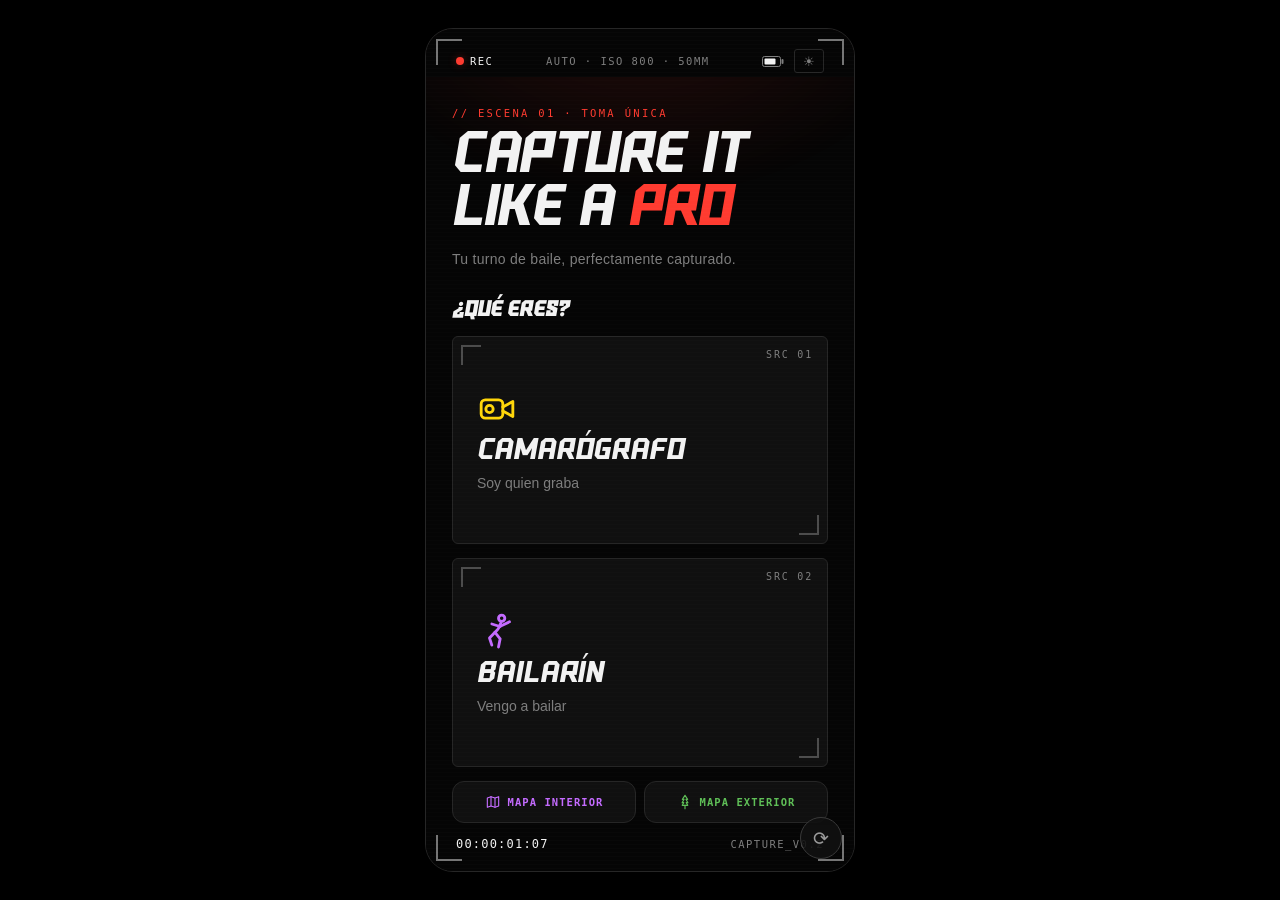
==== index.html @ 9a6d093f "Mapa: tercera vista "Centro" (barrios de la M-30 y periferia inmediata) Mosaico relleno de los 70 ba" ====
<!DOCTYPE html>
<html lang="es">
<head>
<meta charset="UTF-8">
<meta name="viewport" content="width=device-width, initial-scale=1, viewport-fit=cover">
<meta name="theme-color" content="#050505">
<meta name="mobile-web-app-capable" content="yes">
<meta name="apple-mobile-web-app-capable" content="yes">
<meta name="apple-mobile-web-app-status-bar-style" content="black-translucent">
<link rel="manifest" href="manifest.json">
<link rel="icon" type="image/png" sizes="48x48" href="icons/favicon-48.png">
<link rel="apple-touch-icon" href="icons/apple-touch-icon.png">
<title>Capture it like a pro</title>
<!-- TEMPORAL (dev): cache-busting por timestamp para que el móvil siempre coja la última versión de css/js. Quitar al estabilizar. -->
<script>document.write('<link rel="stylesheet" href="css/styles.css?v=' + Date.now() + '">');</script>
</head>
<body>
<div class="app">

  <!-- máscara opaca superior: el contenido al scrollear pasa por DEBAJO; el
       OSD (REC, ajustes) y las esquinas del visor quedan SIEMPRE por encima -->
  <div class="topmask"></div>
  <!-- máscara opaca inferior: igual para el cronómetro (timecode) de abajo -->
  <div class="botmask"></div>

  <!-- esquinas de encuadre + OSD compartidos por ambas vistas -->
  <div class="vf"><i></i><i></i><i></i><i></i></div>
  <div class="osd osd-top">
    <span class="rec">REC</span>
    <span>AUTO · ISO 800 · 50MM</span>
    <span class="osd-right">
      <svg class="bsvg" width="22" height="11" viewBox="0 0 22 11"><rect class="bcase" x=".5" y=".5" width="18" height="10" rx="2"/><rect class="bfill" x="2.5" y="2.5" width="11" height="6" rx="1"/><rect class="btip" x="19.5" y="3" width="2" height="5" rx="1"/></svg>
      <button class="tbtn" id="themeBtn" title="Cambiar tema">☀</button>
    </span>
  </div>
  <div class="osd osd-bottom">
    <span class="tc" id="tc">00:00:00:00</span>
    <span>CAPTURE_v0.2</span>
  </div>

  <!-- ════════════════ VISTA 1 · ROL ════════════════ -->
  <section class="view in" id="view1">
    <header class="hero enter" style="animation-delay:.08s">
      <div class="tag">// escena 01 · toma única</div>
      <h1>Capture it<br>like a <span class="pro">pro</span></h1>
      <p>Tu turno de baile, perfectamente capturado.</p>
    </header>
    <h2 class="ask enter" style="animation-delay:.16s">¿Qué eres?</h2>
    <div class="cards">
      <button class="card enter" style="animation-delay:.24s" data-role="cam">
        <span class="src">SRC 01</span>
        <span class="ico"><svg class="icn" viewBox="0 0 24 24" fill="none" stroke="currentColor" stroke-width="1.7" stroke-linecap="round" stroke-linejoin="round"><rect x="2.5" y="6.5" width="13" height="11" rx="2.5"/><path d="M15.5 10.8l6-3.3v9l-6-3.3"/><circle cx="7.5" cy="12" r="2.2"/></svg></span>
        <span class="name">Camarógrafo</span>
        <span class="sub">Soy quien graba</span>
      </button>
      <button class="card enter" style="animation-delay:.32s" data-role="dancer">
        <span class="src">SRC 02</span>
        <span class="ico"><svg class="icn" viewBox="0 0 24 24" fill="none" stroke="currentColor" stroke-width="1.7" stroke-linecap="round" stroke-linejoin="round"><circle cx="14.8" cy="3.8" r="1.9"/><path d="M14.2 6.8c-.7 2.4-1.6 3.9-3.4 5.4"/><path d="M14.6 8.2l4.9-2.3"/><path d="M13.8 8.7l-4.9-1.5"/><path d="M10.8 12.2l3.1 3.9-1 4.9"/><path d="M10.8 12.2l-3.3 3.4 1.4 4.3"/></svg></span>
        <span class="name">Bailarín</span>
        <span class="sub">Vengo a bailar</span>
      </button>
    </div>
    <div class="map-links">
      <button class="map-link enter" id="mapaBtn" style="animation-delay:.40s">
        <svg viewBox="0 0 24 24" fill="none" stroke="currentColor" stroke-width="1.7" stroke-linecap="round" stroke-linejoin="round"><path d="M9 4 3.5 6v14L9 18l6 2 5.5-2V4L15 6Z"/><path d="M9 4v14M15 6v14"/></svg>
        Mapa interior
      </button>
      <a class="map-link ext enter" href="mapa-editor/?mode=exterior" style="animation-delay:.46s">
        <svg viewBox="0 0 24 24" fill="none" stroke="currentColor" stroke-width="1.7" stroke-linecap="round" stroke-linejoin="round"><path d="M12 2l4 6h-2.6l3 5h-2.6l2.4 4H7.8l2.4-4H7.6l3-5H8z"/><path d="M12 17v5"/></svg>
        Mapa exterior
      </a>
    </div>
  </section>

  <!-- ════════════════ HUB · ¿QUÉ BUSCAS? ════════════════ -->
  <section class="view hidden" id="viewHub">
    <div class="v2-head">
      <div class="nav-btns">
        <button class="nav-back" id="hubBack" title="Cambiar rol">←</button>
      </div>
      <div>
        <h2 class="v2-title">¿Qué buscas?</h2>
        <p class="v2-sub" id="hubSub">—</p>
      </div>
    </div>
    <div class="hub">
      <div class="hub-top">
        <button class="card big" id="hubProx">
          <svg class="icn-hub" viewBox="0 0 24 24" fill="none" stroke="currentColor" stroke-width="1.7" stroke-linecap="round" stroke-linejoin="round"><rect x="3" y="4.5" width="18" height="16" rx="2.5"/><path d="M3 9.5h18M8 3v4M16 3v4"/><path d="M7.5 13h3M7.5 16.5h6"/></svg>
          <span class="name">Próximos eventos</span>
          <span class="sub">En tu ciudad o donde quieras</span>
        </button>
      </div>
      <div class="hub-row">
        <div class="hub-pair">
          <button class="card" id="hubMine">
            <svg class="icn-hub" viewBox="0 0 24 24" fill="none" stroke="currentColor" stroke-width="1.7" stroke-linecap="round" stroke-linejoin="round"><rect x="3" y="4.5" width="18" height="15" rx="2.5"/><path d="M3 9h18M8 4.5V9M16 4.5V9"/><path d="M10.5 12.5l4 2.5-4 2.5z"/></svg>
            <span class="name" id="hubMineName">Mis bailes</span>
            <span class="sub" id="hubMineSub">Tu historial grabado</span>
          </button>
          <button class="card" id="hubMyEvents">
            <svg class="icn-hub" viewBox="0 0 24 24" fill="none" stroke="currentColor" stroke-width="1.7" stroke-linecap="round" stroke-linejoin="round"><rect x="3" y="4.5" width="18" height="16" rx="2.5"/><path d="M3 9.5h18M8 3v4M16 3v4"/><path d="m8.5 14 2.2 2.2 4.8-4.7"/></svg>
            <span class="name">Mis eventos</span>
            <span class="sub">Lo que te interesa</span>
          </button>
        </div>
        <div class="hub-mine-row">
          <button class="card" id="hubCams">
            <svg class="icn-hub" viewBox="0 0 24 24" fill="none" stroke="currentColor" stroke-width="1.7" stroke-linecap="round" stroke-linejoin="round"><rect x="2.5" y="6.5" width="13" height="11" rx="2.5"/><path d="M15.5 10.8l6-3.3v9l-6-3.3"/><circle cx="7.5" cy="12" r="2.2"/></svg>
            <span class="name">Ver camarógrafos</span>
            <span class="sub">Elige quién te graba</span>
          </button>
          <button class="card gear" id="hubSettings" title="Configuración">
            <svg class="icn-hub" viewBox="0 0 24 24" fill="none" stroke="currentColor" stroke-width="1.7" stroke-linecap="round" stroke-linejoin="round"><circle cx="12" cy="12" r="3"/><path d="M19.4 15a1.65 1.65 0 0 0 .33 1.82l.06.06a2 2 0 1 1-2.83 2.83l-.06-.06a1.65 1.65 0 0 0-1.82-.33 1.65 1.65 0 0 0-1 1.51V21a2 2 0 0 1-4 0v-.09A1.65 1.65 0 0 0 9 19.4a1.65 1.65 0 0 0-1.82.33l-.06.06a2 2 0 1 1-2.83-2.83l.06-.06a1.65 1.65 0 0 0 .33-1.82 1.65 1.65 0 0 0-1.51-1H3a2 2 0 0 1 0-4h.09A1.65 1.65 0 0 0 4.6 9a1.65 1.65 0 0 0-.33-1.82l-.06-.06a2 2 0 1 1 2.83-2.83l.06.06a1.65 1.65 0 0 0 1.82.33H9a1.65 1.65 0 0 0 1-1.51V3a2 2 0 0 1 4 0v.09a1.65 1.65 0 0 0 1 1.51 1.65 1.65 0 0 0 1.82-.33l.06-.06a2 2 0 1 1 2.83 2.83l-.06.06a1.65 1.65 0 0 0-.33 1.82V9a1.65 1.65 0 0 0 1.51 1H21a2 2 0 0 1 0 4h-.09a1.65 1.65 0 0 0-1.51 1z"/></svg>
            <span class="gear-badge" id="settingsBadge" hidden></span>
          </button>
        </div>
      </div>
    </div>
  </section>

  <!-- ════════════════ ¿DÓNDE? (tras "Próximos eventos") ════════════════ -->
  <section class="view hidden" id="viewWhere">
    <div class="v2-head">
      <div class="nav-btns">
        <button class="nav-back" id="whereBack" title="Volver">←</button>
      </div>
      <div>
        <h2 class="v2-title">¿Dónde?</h2>
        <p class="v2-sub">Elige dónde buscar eventos.</p>
      </div>
    </div>
    <div class="hub hub-where">
      <div class="hub-top">
        <button class="card big" id="whereCity">
          <svg class="icn-hub" viewBox="0 0 24 24" fill="none" stroke="currentColor" stroke-width="1.7" stroke-linecap="round" stroke-linejoin="round"><path d="M12 21s-6.5-5.4-6.5-10.5A6.5 6.5 0 0 1 12 4a6.5 6.5 0 0 1 6.5 6.5C18.5 15.6 12 21 12 21z"/><circle cx="12" cy="10.3" r="2.4"/></svg>
          <span class="name">En mi ciudad</span>
          <span class="sub" id="whereCitySub">Tu país y ciudad de referencia</span>
        </button>
        <button class="card big" id="whereOther">
          <svg class="icn-hub" viewBox="0 0 24 24" fill="none" stroke="currentColor" stroke-width="1.7" stroke-linecap="round"><circle cx="10.5" cy="10.5" r="6.5"/><path d="M15.5 15.5 21 21"/></svg>
          <span class="name">En otro lugar</span>
          <span class="sub">Filtra país, ciudad y tipo</span>
        </button>
      </div>
    </div>
  </section>

  <!-- ════════════════ CONFIGURACIÓN (país/ciudad de referencia) ════════════════ -->
  <section class="view hidden" id="viewSettings">
    <div class="v2-head">
      <div class="nav-btns">
        <button class="nav-back" id="setBack" title="Volver">←</button>
      </div>
      <div>
        <h2 class="v2-title">Configuración</h2>
        <p class="v2-sub">Tu país y ciudad de referencia</p>
      </div>
    </div>
    <div class="setblock">
      <div class="pm-h" id="setSaldoHead">Saldo</div>
      <div class="set-saldo" id="setSaldo"></div>

      <div class="pm-h" style="margin-top:22px">Lugar habitual</div>
      <button class="set-place" id="setPlaceBtn">
        <span class="ic"><svg class="icn" viewBox="0 0 24 24" fill="none" stroke="currentColor" stroke-width="1.7" stroke-linecap="round" stroke-linejoin="round"><path d="M12 21s-6.5-5.4-6.5-10.5A6.5 6.5 0 0 1 12 4a6.5 6.5 0 0 1 6.5 6.5C18.5 15.6 12 21 12 21z"/><circle cx="12" cy="10.3" r="2.4"/></svg></span>
        <span class="lbl"><b id="setPlaceVal">Sin configurar</b><small>Tu país y ciudad de referencia</small></span>
        <span class="hub-go" aria-hidden="true">→</span>
      </button>

      <div class="pm-h" style="margin-top:22px">Privacidad de la cuenta</div>
      <div class="privacy" id="setPrivacy">
        <button class="opt po privacy-opt" data-priv="public">
          <span class="lbl"><b>Pública</b><small>La gente puede ver a qué eventos asistes</small></span>
          <span class="mbox"></span>
        </button>
        <button class="opt po privacy-opt" data-priv="private">
          <span class="lbl"><b>Privada</b><small>Tus interacciones se muestran anonimizadas</small></span>
          <span class="mbox"></span>
        </button>
      </div>

      <button class="multi-continue" id="setSave">Guardar</button>
    </div>
  </section>

  <!-- ════════════════ VISTA 2 · FILTROS ════════════════ -->
  <section class="view hidden" id="view2">
    <div class="v2-head">
      <div class="nav-btns">
        <button class="nav-back" id="homeBtn2" title="Inicio"><svg class="icn" viewBox="0 0 24 24" fill="none" stroke="currentColor" stroke-width="1.8" stroke-linecap="round" stroke-linejoin="round"><path d="M3.5 11.5 12 4l8.5 7.5"/><path d="M6 10.5V20h12v-9.5"/></svg></button>
        <button class="nav-back" id="navBack" title="Subir un nivel">←</button>
      </div>
      <div>
        <h2 class="v2-title">Encuentra tu pista</h2>
        <p class="v2-sub">Filtra para ver los eventos disponibles.</p>
      </div>
    </div>

    <div class="panel" id="panel">
      <div class="slot" data-key="country">
        <span class="sl">País</span><span class="sv">—</span>        <button class="sx" title="Quitar selección">✕</button>
      </div>
      <div class="slot" data-key="prov">
        <span class="sl">Provincia</span><span class="sv">—</span>        <button class="sx" title="Quitar selección">✕</button>
      </div>
      <div class="slot" data-key="city">
        <span class="sl">Ciudad</span><span class="sv">—</span>        <button class="sx" title="Quitar selección">✕</button>
      </div>
      <div class="slot" data-key="type">
        <span class="sl">Tipo</span><span class="sv">—</span>        <button class="sx" title="Quitar selección">✕</button>
      </div>
    </div>

    <!-- subtipo (solo "Al exterior"): histórico aparte y compacto -->
    <div class="slot subpanel" data-key="subtype" id="subPanel">
      <span class="sl">Subtipo</span><span class="sv">—</span>
      <button class="sx" title="Quitar selección">✕</button>
    </div>

    <!-- referencia de criterios comprimidos: resumen + botón Editar -->
    <div class="panel-mini" id="panelMini">
      <span class="pm-caret">▾</span>
      <span class="pm-sum" id="panelMiniSum">—</span>
      <button class="pm-edit" id="panelMiniEdit">Editar</button>
    </div>

    <!-- PASO A · País -->
    <section class="step" id="stepA">
      <h3>¿En qué país?</h3>
      <div class="opts">
        <button class="opt" data-value="es" data-label="España">
          <span class="ic"><svg class="flag" viewBox="0 0 24 17"><rect width="24" height="17" fill="#c60b1e"/><rect y="4.25" width="24" height="8.5" fill="#ffc400"/></svg></span>
          <span class="lbl"><b>España</b></span>
        </button>
        <button class="opt" data-value="pl" data-label="Polonia">
          <span class="ic"><svg class="flag" viewBox="0 0 24 17"><rect width="24" height="8.5" fill="#fff" stroke="#00000022" stroke-width=".5"/><rect y="8.5" width="24" height="8.5" fill="#dc143c"/></svg></span>
          <span class="lbl"><b>Polonia</b></span>
        </button>
      </div>
    </section>

    <!-- PASO B · Ciudad (las opciones se filtran por país via data-show) -->
    <!-- PASO P · Provincia (entre País y Ciudad; se auto-salta si solo hay una con eventos) -->
    <section class="step" id="stepP">
      <h3>¿Qué provincia?</h3>
      <div class="opts">
        <button class="opt" data-value="all" data-label="Todas" data-show="es,pl">Todas</button>
        <button class="opt" data-value="p28" data-label="Madrid" data-show="es">Madrid</button>
        <button class="opt" data-value="p41" data-label="Sevilla" data-show="es">Sevilla</button>
        <button class="opt" data-value="p08" data-label="Barcelona" data-show="es">Barcelona</button>
        <button class="opt" data-value="pmz" data-label="Mazovia" data-show="pl">Mazovia</button>
        <button class="opt" data-value="pmp" data-label="Małopolska" data-show="pl">Małopolska</button>
      </div>
    </section>

    <!-- las ciudades filtran por provincia (p*) o, sin provincia concreta, por país -->
    <section class="step" id="stepB">
      <h3>¿Qué ciudad?</h3>
      <div class="opts">
        <button class="opt" data-value="all" data-label="Todas" data-show="es,pl,p28,p41,p08,pmz,pmp">Todas</button>
        <button class="opt" data-value="mad" data-label="Madrid" data-show="es,p28">Madrid</button>
        <button class="opt" data-value="sev" data-label="Sevilla" data-show="es,p41">Sevilla</button>
        <button class="opt" data-value="bcn" data-label="Barcelona" data-show="es,p08">Barcelona</button>
        <button class="opt" data-value="waw" data-label="Varsovia" data-show="pl,pmz">Varsovia</button>
        <button class="opt" data-value="kra" data-label="Cracovia" data-show="pl,pmp">Cracovia</button>
      </div>
    </section>

    <!-- PASO C · Tipo -->
    <section class="step" id="stepC">
      <h3>¿Qué tipo?</h3>
      <div class="opts">
        <button class="opt" data-value="all" data-label="Todos">
          <span class="ic"><svg class="icn" viewBox="0 0 24 24" fill="none" stroke="currentColor" stroke-width="1.6" stroke-linecap="round" stroke-linejoin="round"><path d="M4 6h16M4 12h16M4 18h16"/></svg></span>
          <span class="lbl"><b>Todos los tipos</b></span>
        </button>
        <button class="opt" data-value="sala" data-label="Salas">
          <span class="ic"><svg class="icn" viewBox="0 0 24 24" fill="none" stroke="currentColor" stroke-width="1.6" stroke-linecap="round"><path d="M12 2.5V5"/><circle cx="12" cy="12.5" r="6.8"/><path d="M6 10h12M6 15h12M12 5.7v13.6"/><path d="M8.4 6.9c-1.7 3.5-1.7 7.7 0 11.2M15.6 6.9c1.7 3.5 1.7 7.7 0 11.2"/></svg></span>
          <span class="lbl"><b>Salas de baile</b></span>
        </button>
        <button class="opt" data-value="congreso" data-label="Congresos">
          <span class="ic"><svg class="icn" viewBox="0 0 24 24" fill="none" stroke="currentColor" stroke-width="1.6" stroke-linecap="round" stroke-linejoin="round"><path d="M2.5 5h19"/><path d="M4.5 5l2.1 4.4L8.7 5"/><path d="M10 5l2 4.4L14 5"/><path d="M15.3 5l2.1 4.4L19.5 5"/><path d="M7 20h10M12 20v-2.5"/><path d="M9.5 17.5h5a2.5 2.5 0 0 0 2.5-2.5v-1h-10v1a2.5 2.5 0 0 0 2.5 2.5z"/></svg></span>
          <span class="lbl"><b>Congresos</b></span>
        </button>
        <button class="opt" data-value="exterior" data-label="Exterior">
          <span class="ic"><svg class="icn" viewBox="0 0 24 24" fill="none" stroke="currentColor" stroke-width="1.6" stroke-linecap="round"><path d="M3.5 17.5h17"/><path d="M7.8 17.5a4.2 4.2 0 0 1 8.4 0"/><path d="M12 9.8V7M6.4 12.6 4.8 11M17.6 12.6 19.2 11"/><path d="M5.5 21h13"/></svg></span>
          <span class="lbl"><b>Al exterior</b><small>terrazas, playa, parque</small></span>
        </button>
      </div>
    </section>

    <!-- PASO D · Subtipo (solo para "Al exterior") -->
    <section class="step" id="stepD">
      <h3>¿Qué ambiente?</h3>
      <div class="opts">
        <button class="opt" data-value="all" data-label="Todos" data-show="exterior">Todos</button>
        <button class="opt" data-value="terraza" data-label="Terraza" data-show="exterior">Terraza</button>
        <button class="opt" data-value="playa" data-label="Playa" data-show="exterior">Playa</button>
        <button class="opt" data-value="parque" data-label="Parque" data-show="exterior">Parque</button>
      </div>
    </section>

    <!-- Resultado: lista de eventos -->
    <section class="step result" id="result">
      <div class="loading">Buscando eventos…</div>
      <div class="res">
        <div class="tabbar" id="evModeTabs">
          <button class="fchip on" data-mode="prox">Próximos<br>7 días</button>
          <button class="fchip" data-mode="cal">Calendario<br>eventos</button>
          <button class="fchip" data-mode="horarios">Horarios<br>salas</button>
        </div>

        <!-- PRÓXIMOS: lista agrupada por fecha -->
        <div id="modeProx">
          <div class="datefilter">
            <button class="df-edit" id="dateEditBtn">
              <svg viewBox="0 0 24 24" fill="none" stroke="currentColor" stroke-width="1.7" stroke-linecap="round" stroke-linejoin="round"><rect x="3" y="4.5" width="18" height="16" rx="2.5"/><path d="M3 9.5h18M8 3v4M16 3v4"/></svg>
              <span id="dateRangeLbl">Editar fechas</span>
            </button>
            <button class="df-map" id="mapBtn" title="Ver en el mapa">
              <svg viewBox="0 0 24 24" fill="none" stroke="currentColor" stroke-width="1.7" stroke-linecap="round" stroke-linejoin="round"><path d="M9 4 3.5 6v14L9 18l6 2 5.5-2V4L15 6Z"/><path d="M9 4v14M15 6v14"/></svg>
              <span>Mapa</span>
            </button>
          </div>
          <div class="date-panel" id="datePanel" hidden>
            <span class="ctrl-lbl">Desde</span>
            <input type="date" id="dateFrom" title="Desde">
            <span class="ctrl-lbl">Hasta</span>
            <input type="date" id="dateTo" title="Hasta">
            <button class="linkbtn" id="dateClear" title="Quitar filtro de fecha">✕</button>
          </div>
          <p class="res-count" id="resCount"></p>
          <div class="evts" id="evtList"></div>
          <div class="notice" id="resEmpty" style="display:none">
            <span class="nosig">Sin señal</span>
            <p>No hay eventos con esos filtros — prueba a cambiarlos.</p>
          </div>
        </div>

        <!-- CALENDARIO: año → mes (lo pinta calendar.js) -->
        <div id="modeCal" hidden></div>

        <!-- HORARIOS SALAS: semanales por día (lo pinta calendar.js) -->
        <div id="modeHorarios" hidden></div>
      </div>
    </section>
  </section>

  <!-- ════════════════ DIRECTORIO DE CAMARÓGRAFOS ════════════════ -->
  <section class="view hidden" id="viewCams">
    <div class="v2-head">
      <div class="nav-btns">
        <button class="nav-back" id="camsHome" title="Inicio"><svg class="icn" viewBox="0 0 24 24" fill="none" stroke="currentColor" stroke-width="1.8" stroke-linecap="round" stroke-linejoin="round"><path d="M3.5 11.5 12 4l8.5 7.5"/><path d="M6 10.5V20h12v-9.5"/></svg></button>
        <button class="nav-back" id="camsBack" title="Subir un nivel">←</button>
      </div>
      <div>
        <h2 class="v2-title">Camarógrafos</h2>
        <p class="v2-sub">Tócalos para ver más; ordena y filtra a tu gusto.</p>
      </div>
    </div>
    <div class="ctrl sort-row">
      <span class="ctrl-lbl">Ordenar</span>
      <div class="chips" id="sortChips">
        <button class="fchip on desc" data-sort="rating">Puntuación</button>
        <button class="fchip" data-sort="price">Precio</button>
        <button class="fchip" data-sort="videos">Vídeos</button>
      </div>
    </div>
    <div class="ctrl">
      <span class="ctrl-lbl">Lugar</span>
      <button class="placebtn" id="placeBtn"><span id="placeLbl">Todos los lugares</span><span class="caret">▾</span></button>
    </div>
    <div class="placemenu" id="placeMenu" hidden>
      <div class="pm-h">País</div>
      <div class="opts" id="pmCountries">
        <button class="opt po" data-c="es"><span class="lbl"><b>España</b></span><span class="mbox"></span></button>
        <button class="opt po" data-c="pl"><span class="lbl"><b>Polonia</b></span><span class="mbox"></span></button>
      </div>
      <div class="pm-h">Ciudad</div>
      <div class="opts" id="pmCities"></div>
      <button class="multi-continue" id="placeApply">Aplicar</button>
    </div>
    <div class="ctrl">
      <span class="ctrl-lbl">Filtro</span>
      <div class="chips">
        <button class="fchip" id="rev3Chip">+3 reseñas</button>
      </div>
    </div>
    <div class="cams" id="camDir"></div>
    <div class="notice" id="camDirEmpty" style="display:none;margin-top:16px">
      <span class="nosig">Sin señal</span>
      <p>No hay camarógrafos en esa ciudad todavía.</p>
    </div>
  </section>

  <!-- ════════════════ PERFIL DEL CAMARÓGRAFO ════════════════ -->
  <section class="view hidden" id="viewProfile">
    <div class="v2-head">
      <div class="nav-btns">
        <button class="nav-back" id="profHome" title="Inicio"><svg class="icn" viewBox="0 0 24 24" fill="none" stroke="currentColor" stroke-width="1.8" stroke-linecap="round" stroke-linejoin="round"><path d="M3.5 11.5 12 4l8.5 7.5"/><path d="M6 10.5V20h12v-9.5"/></svg></button>
        <button class="nav-back" id="profBack" title="Volver a camarógrafos">←</button>
      </div>
      <div>
        <h2 class="v2-title" id="profName">—</h2>
        <p class="v2-sub" id="profSub">—</p>
      </div>
    </div>
    <p class="prof-bio" id="profBio"></p>
    <a class="prof-ig" id="profIg" target="_blank" rel="noopener">
      <svg viewBox="0 0 24 24" fill="none" stroke="currentColor" stroke-width="1.7"><rect x="3.5" y="3.5" width="17" height="17" rx="5"/><circle cx="12" cy="12" r="4"/><circle cx="17.3" cy="6.7" r="1.1" fill="currentColor" stroke="none"/></svg>
      <span class="ig-h">@</span>
    </a>
    <div class="prof-stats" id="profStats"></div>
    <button class="prof-follow" id="profFollowBtn">Seguir</button>

    <div class="tabbar" id="profTabs">
      <button class="fchip on" data-tab="events">Próximos eventos</button>
      <button class="fchip" data-tab="reviews">Reseñas <span class="tabnum" id="profTabRevNum"></span></button>
    </div>

    <div id="tabEvents">
      <div class="cams" id="profEvents"></div>
      <div class="notice" id="profNoEvents" style="display:none">
        <span class="nosig">Sin agenda</span>
        <p>No tiene eventos próximos anunciados.</p>
      </div>
    </div>

    <div id="tabReviews" hidden>
      <div class="ctrl">
        <span class="ctrl-lbl">Orden</span>
        <div class="chips" id="revSortChips">
          <button class="fchip on" data-rsort="recent">Recientes</button>
          <button class="fchip" data-rsort="stars">Mejor valoradas</button>
        </div>
      </div>
      <div class="reviews" id="profReviews"></div>
    </div>
  </section>

  <!-- ════════════════ MIS BAILES / MIS SESIONES ════════════════ -->
  <section class="view hidden" id="viewMine">
    <div class="v2-head">
      <div class="nav-btns">
        <button class="nav-back" id="mineHome" title="Inicio"><svg class="icn" viewBox="0 0 24 24" fill="none" stroke="currentColor" stroke-width="1.8" stroke-linecap="round" stroke-linejoin="round"><path d="M3.5 11.5 12 4l8.5 7.5"/><path d="M6 10.5V20h12v-9.5"/></svg></button>
        <button class="nav-back" id="mineBack" title="Subir un nivel">←</button>
      </div>
      <div>
        <h2 class="v2-title" id="mineTitle">Mis bailes</h2>
        <p class="v2-sub" id="mineSub">—</p>
      </div>
    </div>
    <div class="mine-search" id="mineSearchBox">
      <svg class="srch-ic" viewBox="0 0 24 24" fill="none" stroke="currentColor" stroke-width="1.7" stroke-linecap="round"><circle cx="10.5" cy="10.5" r="6.5"/><path d="M15.5 15.5 21 21"/></svg>
      <input type="search" id="mineSearch" placeholder="Sala, compañero, canción, fecha, cámara…">
    </div>
    <div id="mineList"></div>
  </section>

  <!-- ════════════════ MIS EVENTOS (intenciones marcadas) ════════════════ -->
  <section class="view hidden" id="viewMyEvents">
    <div class="v2-head">
      <div class="nav-btns">
        <button class="nav-back" id="meHome" title="Inicio"><svg class="icn" viewBox="0 0 24 24" fill="none" stroke="currentColor" stroke-width="1.8" stroke-linecap="round" stroke-linejoin="round"><path d="M3.5 11.5 12 4l8.5 7.5"/><path d="M6 10.5V20h12v-9.5"/></svg></button>
        <button class="nav-back" id="meBack" title="Subir un nivel">←</button>
      </div>
      <div>
        <h2 class="v2-title">Mis eventos</h2>
        <p class="v2-sub">Eventos que has marcado.</p>
      </div>
    </div>
    <div class="me-toolbar" id="myEvToggle">
      <button class="cal-pastsw" id="myEvPastSw"><span class="sw-track"><span class="sw-knob"></span></span>Ver eventos pasados</button>
    </div>
    <div id="myEvList"></div>
    <div class="notice" id="myEvEmpty" style="display:none">
      <span class="nosig">Sin marcar</span>
      <p>Marca eventos como «Voy a asistir» o «Interesado en grabar» y aparecerán aquí.</p>
    </div>
  </section>

  <!-- ════════════════ DETALLE DE UN BAILE (valorar cámara) ════════════════ -->
  <section class="view hidden" id="viewDance">
    <div class="v2-head">
      <div class="nav-btns">
        <button class="nav-back" id="dnHome" title="Inicio"><svg class="icn" viewBox="0 0 24 24" fill="none" stroke="currentColor" stroke-width="1.8" stroke-linecap="round" stroke-linejoin="round"><path d="M3.5 11.5 12 4l8.5 7.5"/><path d="M6 10.5V20h12v-9.5"/></svg></button>
        <button class="nav-back" id="dnBack" title="Volver a mis bailes">←</button>
      </div>
      <div>
        <h2 class="v2-title" id="dnSong">—</h2>
        <p class="v2-sub" id="dnMeta">—</p>
      </div>
    </div>
    <div class="dance-detail" id="dnBody"></div>
  </section>

  <!-- ════════════════ MAPA DE EVENTOS (un día concreto) ════════════════ -->
  <section class="view hidden" id="viewMap">
    <div class="v2-head">
      <div class="nav-btns">
        <button class="nav-back" id="mapHome" title="Inicio"><svg class="icn" viewBox="0 0 24 24" fill="none" stroke="currentColor" stroke-width="1.8" stroke-linecap="round" stroke-linejoin="round"><path d="M3.5 11.5 12 4l8.5 7.5"/><path d="M6 10.5V20h12v-9.5"/></svg></button>
        <button class="nav-back" id="mapBack" title="Volver">←</button>
      </div>
      <div>
        <h2 class="v2-title">Mapa de eventos</h2>
        <p class="v2-sub">Comunidad de Madrid</p>
      </div>
    </div>
    <div class="map-daynav">
      <button class="cal-nav" id="mapPrev" title="Día anterior con eventos">‹</button>
      <span class="map-dayttl" id="mapDayLbl">—</span>
      <button class="cal-nav" id="mapNext" title="Día siguiente con eventos">›</button>
    </div>
    <!-- alcance del mapa: Comunidad entera o municipio de Madrid -->
    <div class="map-scope" id="mapScope">
      <button data-scope="region" class="on">Comunidad</button>
      <button data-scope="city">Ciudad</button>
      <button data-scope="center">Centro</button>
    </div>
    <div class="map-wrap" id="mapWrap">
      <div class="map-stage" id="mapStage"></div>
    </div>
    <!-- info del evento seleccionado DEBAJO del mapa; ‹ › saltan entre puntos
         (útil cuando varios marcadores caen juntos y no se pueden clicar) -->
    <div class="map-info" id="mapInfo" hidden>
      <button class="cal-nav" id="mapSelPrev" title="Evento anterior">‹</button>
      <div class="mi-body" id="mapInfoBody"></div>
      <button class="cal-nav" id="mapSelNext" title="Evento siguiente">›</button>
    </div>
    <p class="cal-empty" id="mapEmpty" style="display:none">No hay eventos próximos para mostrar en el mapa.</p>
  </section>

  <!-- ════════════════ VISTA 3 · DETALLE DEL EVENTO ════════════════ -->
  <section class="view hidden" id="view3">
    <div class="v2-head">
      <div class="nav-btns">
        <button class="nav-back" id="homeBtn3" title="Inicio"><svg class="icn" viewBox="0 0 24 24" fill="none" stroke="currentColor" stroke-width="1.8" stroke-linecap="round" stroke-linejoin="round"><path d="M3.5 11.5 12 4l8.5 7.5"/><path d="M6 10.5V20h12v-9.5"/></svg></button>
        <button class="nav-back" id="backToEvents" title="Volver a la lista">←</button>
      </div>
      <div>
        <h2 class="v2-title" id="evName">—</h2>
        <p class="v2-sub" id="evMeta">—</p>
      </div>
    </div>
    <div class="ev-tags" id="evTags"></div>
    <p class="ev-brief" id="evBrief"></p>

    <!-- intenciones del bailarín (no comprometen a nada, revelan expectativas) -->
    <div class="ev-intents" id="evIntents" hidden>
      <div class="intent-cards">
        <button class="intent-card" id="intAttend">
          <svg class="ic-svg" viewBox="0 0 24 24" fill="none" stroke="currentColor" stroke-width="1.7" stroke-linecap="round" stroke-linejoin="round"><rect x="3" y="4.5" width="18" height="16" rx="2.5"/><path d="M3 9h18M8 3v3M16 3v3"/><path d="m8.5 14 2.2 2.2L15.5 12"/></svg>
          <b>Voy a asistir</b>
          <small>Tu idea es ir al evento.</small>
        </button>
        <button class="intent-card" id="intWish">
          <svg class="ic-svg" viewBox="0 0 24 24" fill="none" stroke="currentColor" stroke-width="1.7" stroke-linecap="round" stroke-linejoin="round"><rect x="2.5" y="6.5" width="13" height="11" rx="2.5"/><path d="M15.5 10.8l6-3.3v9l-6-3.3"/><circle cx="7.5" cy="12" r="2.2"/></svg>
          <b>Interesado en grabar</b>
          <small>Te gustaría que te graben.</small>
        </button>
      </div>
      <p class="act-hint">Ninguna opción te compromete: solo ayudan a los videógrafos a estimar cuánta gente irá y prever la demanda con antelación.</p>
    </div>

    <button class="act reveal" id="revealCams">Ver camarógrafos apuntados</button>

    <button class="cta" id="joinBtn" hidden>Apuntarme como camarógrafo</button>
    <button class="cta" id="checkinBtn" hidden>He llegado · abrir cola</button>
    <p class="act-hint" id="checkinHint" hidden style="margin-top:10px"></p>
  </section>

  <!-- ════════════════ CAMARÓGRAFOS APUNTADOS (de un evento/día) ════════════════ -->
  <section class="view hidden" id="viewEvCams">
    <div class="v2-head">
      <div class="nav-btns">
        <button class="nav-back" id="homeBtnEC" title="Inicio"><svg class="icn" viewBox="0 0 24 24" fill="none" stroke="currentColor" stroke-width="1.8" stroke-linecap="round" stroke-linejoin="round"><path d="M3.5 11.5 12 4l8.5 7.5"/><path d="M6 10.5V20h12v-9.5"/></svg></button>
        <button class="nav-back" id="ecBack" title="Volver al evento">←</button>
      </div>
      <div>
        <h2 class="v2-title">Camarógrafos</h2>
        <p class="v2-sub" id="ecSub">—</p>
      </div>
    </div>
    <h3 class="sec-title">Apuntados <span class="count" id="camCount">×0</span></h3>
    <div class="cams" id="camList"></div>
    <div class="notice" id="camEmpty" style="display:none">
      <span class="nosig">Cámara libre</span>
      <p id="camEmptyTxt">Aún no hay camarógrafos en este evento.</p>
    </div>
  </section>

  <!-- TEMPORAL: recarga rápida para pruebas en el móvil instalado (quitar al acabar) -->
  <button onclick="location.href=location.pathname+'?r='+Date.now()" title="Recargar la app"
    style="position:absolute;right:12px;bottom:calc(12px + env(safe-area-inset-bottom));z-index:999;width:42px;height:42px;border-radius:50%;background:rgba(16,16,16,.88);border:1px solid #3a3a3a;color:#9a9a9a;font-size:19px;line-height:1;cursor:pointer">⟳</button>

</div>

<!-- TEMPORAL (dev): includes con cache-busting por timestamp (quitar al estabilizar) -->
<script>(function(){var v='?v='+Date.now();document.write(
  '<script src="js/data.js'+v+'"><\/script>'+
  '<script src="js/map-geo.js'+v+'"><\/script>'+
  '<script src="js/calendar.js'+v+'"><\/script>'+
  '<script src="js/app.js'+v+'"><\/script>');})();</script>

<!--
  DECISIONES DE DISEÑO · v2.1 "VISOR EVOLUCIONADO" (para retocar fácil):
  · ACENTO POR PANTALLA: rojo (rol/resultado/detalle) → azul (país) → ámbar
    (ciudad) → lima (tipo) → violeta (subtipo). Clases ac-* en .app; el
    fundido (.8s) se hace por-propiedad
    en los elementos persistentes (lavado superior, piloto REC, panel) — NO
    transicionar custom properties registradas: se congelan en algunos entornos.
    Mapa en JS: objeto ACCENTS. Polonia vuelve a rojo (aviso).
  · SELECCIÓN "MENÚ DE VIDEOJUEGO": .picked avanza 18px a la derecha con
    borde+glow; el resto .dim se aparta -10px y cae a opacidad .15. El paso
    se pliega 520ms después. Ajustar distancias en .opt.picked / .opt.dim.
  · BOTÓN ATRÁS (#navBack): retrocede UNA ventana cada vez, hasta la vista 1.
  · PANEL DE SELECCIONES: huecos fijos Rol/País/Ciudad/Tipo que se van
    rellenando; el ✕ quita esa elección y las posteriores en cascada; el ✎
    edita SOLO esa elección (se reabre el paso con la actual marcada). Reglas
    de dependencia: ciudad depende de país (país nuevo → ciudad a reelegir);
    el tipo es independiente y permanece fijado. El rol NO lleva ✕/✎ (no se
    edita una vez elegido). Hueco pendiente/en edición marcado con el borde
    izquierdo del color de la pantalla actual. Atrás cancela la edición.
  · ICONOS: SVG de línea inline (videocámara, bailarín, bola de espejos,
    banderines+escenario, sol en el horizonte), stroke=currentColor → se
    tiñen con el acento en hover/selección. Fuera emojis (salvo banderas,
    que son SVG planos). El scale del hover ya no recorta bordes: los .step
    llevan padding lateral compensado con margen negativo.
  · TEMA CLARO: botón ☀/☾ en el OSD superior. Clase .light en .app invierte
    los tokens (fondo #f5f5f2, texto #101010). Persiste en localStorage.
  · TIPOGRAFÍAS: Top Show solo titulares; Rajdhani 600 en MAYÚSCULAS solo en
    los botones de selección (--opt-font), vibe HUD de videojuego; cuerpo en
    pila de sistema; mono (Cascadia/Consolas) solo para datos OSD. Rajdhani va
    incrustada como data-URI subsetada a Latin-1 (~35KB por peso).
  · El asentado (.settled) retira la animación de entrada de las opciones al
    terminar: sin él, su fill-mode pinned bloqueaba el slide de selección.
  · DATOS MOCK: EVENTS en JS (España + Polonia con Varsovia/Cracovia, subtipos
    por tipo). Ciudades y subtipos se filtran por data-show. La cascada acaba
    en una LISTA DE EVENTOS real (CAM ×n por evento) → VISTA 3 (detalle) con
    camarógrafos del evento; si tu rol es camarógrafo puedes apuntarte o
    quitarte (persiste en localStorage "cilap-joined", apareces como "Tú").
-->
</body>
</html>
---- css/styles.css ----
/* ───────────────────────── FUENTES (incrustadas como data-URI) ─────────── */
@font-face{
  font-family:'Top Show';
  src:url([data-uri]) format('opentype');
  font-display:block;
}
@font-face{
  font-family:'Rajdhani';
  src:url([data-uri]) format('truetype');
  font-weight:500;font-display:swap;
}
@font-face{
  font-family:'Rajdhani';
  src:url([data-uri]) format('truetype');
  font-weight:600;font-display:swap;
}

/* ───────────────────────── TOKENS · tema "VISOR" ───────────────────────── */
:root{
  --display:'Top Show', Impact, 'Arial Narrow', sans-serif;
  --body:-apple-system, BlinkMacSystemFont, 'Segoe UI', Roboto, sans-serif;
  --opt-font:'Rajdhani', 'Segoe UI', sans-serif;   /* solo botones de selección */
  --mono:'Cascadia Mono', Consolas, 'SF Mono', 'Roboto Mono', monospace;
  --ease:cubic-bezier(.22,.9,.3,1);
}

*{margin:0;padding:0;box-sizing:border-box;-webkit-tap-highlight-color:transparent}
html,body{height:100%;background:#000}
body{
  background:#000;
  font-family:var(--body);
  overflow:hidden;
}

/* ───────────────────────── MARCO MÓVIL + TEMAS ─────────────────────────── */
.app{
  /* tema oscuro (por defecto) */
  --bg:#050505;
  --surface:#101010;
  --surface-2:#181818;
  --line:#262626;
  --text:#f2f2f2;
  --muted:#7e7e7e;
  --scan:rgba(255,255,255,.012);
  --vf:rgba(255,255,255,.45);
  --stripe:rgba(255,255,255,.03);
  /* acento por pantalla (lo cambia JS con clases ac-*) */
  --accent:#ff3b30;
  --accent-glow:rgba(255,59,48,.30);

  position:relative;
  width:100%;
  max-width:430px;
  height:100vh;          /* fallback navegadores viejos */
  height:100svh;         /* altura visible ESTABLE: nunca sobreestima → no corta */
  margin:0 auto;
  background:var(--bg);
  color:var(--text);
  overflow:hidden;
  transition:background-color .35s, color .35s;
}
.app.ac-blue {--accent:#3da9ff;--accent-glow:rgba(61,169,255,.30)}
/* marcadores del mapa de eventos: cálidos sobre mapa azul; el seleccionado rojo */
.app{--mk-sala:#ffd60a;--mk-congreso:#ff6fae;--mk-ext:#20d6c0;--mk-sel:#ff3b30}
.app.light{--mk-sala:#a98200;--mk-congreso:#e34e86;--mk-ext:#0b9c8b}
.app.ac-amber{--accent:#ffd60a;--accent-glow:rgba(255,214,10,.30)}
.app.ac-lime {--accent:#c6ff00;--accent-glow:rgba(198,255,0,.30)}
.app.ac-violet{--accent:#c46bff;--accent-glow:rgba(196,107,255,.30)}

/* lavado de color superior: hace evidente el acento de cada pantalla.
   background-color (animable) + máscara radial para la forma de gradiente */
.app::before{
  content:'';
  position:absolute;inset:0;
  background-color:var(--accent);
  opacity:.14;
  -webkit-mask-image:radial-gradient(120% 46% at 50% -8%, #000, transparent 62%);
  mask-image:radial-gradient(120% 46% at 50% -8%, #000, transparent 62%);
  pointer-events:none;
  transition:background-color .8s var(--ease);
}
.app.light::before{opacity:.10}

.app.light{
  --bg:#f5f5f2;
  --surface:#ffffff;
  --surface-2:#ebebe7;
  --line:#d4d4cd;
  --text:#101010;
  --muted:#71716a;
  --scan:rgba(0,0,0,.02);
  --vf:rgba(0,0,0,.5);
  --stripe:rgba(0,0,0,.035);
}

@media (min-width:768px){
  body{display:flex;align-items:center;justify-content:center;min-height:100vh}
  .app{
    height:min(844px,94vh);
    border:1px solid #262626;
    border-radius:28px;
    box-shadow:0 40px 120px rgba(0,0,0,.85);
  }
}

/* scanlines sutiles de visor */
.app::after{
  content:'';
  position:absolute;inset:0;
  background:repeating-linear-gradient(
    to bottom,
    transparent 0 3px,
    var(--scan) 3px 4px
  );
  pointer-events:none;
  z-index:40;
}

/* ───────────────────────── ESQUINAS DE ENCUADRE ────────────────────────── */
.vf{position:absolute;inset:10px;pointer-events:none;z-index:30}
/* máscara opaca de la franja superior: tapa el contenido que sube al
   scrollear, pero queda por DEBAJO del OSD (z35) y las esquinas (z30) */
.topmask{
  position:absolute;top:0;left:0;right:0;
  height:48px;
  background:var(--bg);
  z-index:20;pointer-events:none;
  transition:background-color .35s;
}
/* máscara inferior: el contenido pasa por DEBAJO; el cronómetro (timecode)
   de abajo queda siempre opaco y por encima (mismo truco que .topmask) */
.botmask{
  position:absolute;left:0;right:0;bottom:0;
  height:calc(46px + env(safe-area-inset-bottom));
  background:var(--bg);
  z-index:20;pointer-events:none;
  transition:background-color .35s;
}
.vf i{position:absolute;width:26px;height:26px;border:0 solid var(--vf);transition:border-color .35s}
.vf i:nth-child(1){top:0;left:0;border-top-width:2px;border-left-width:2px}
.vf i:nth-child(2){top:0;right:0;border-top-width:2px;border-right-width:2px}
.vf i:nth-child(3){bottom:0;left:0;border-bottom-width:2px;border-left-width:2px}
.vf i:nth-child(4){bottom:0;right:0;border-bottom-width:2px;border-right-width:2px}

/* ───────────────────────── OSD (datos de cámara) ───────────────────────── */
.osd{
  position:absolute;left:0;right:0;
  display:flex;align-items:center;justify-content:space-between;
  padding:0 30px;
  font-family:var(--mono);
  font-size:10.5px;letter-spacing:.14em;
  color:var(--muted);
  text-transform:uppercase;
  z-index:35;pointer-events:none;
  transition:color .35s;
}
.osd-top{top:20px}
.osd-bottom{bottom:calc(20px + env(safe-area-inset-bottom))}
.osd .rec{display:flex;align-items:center;gap:6px;color:var(--text)}
.osd .rec::before{
  content:'';width:8px;height:8px;border-radius:50%;
  background:var(--accent);
  box-shadow:0 0 8px var(--accent-glow);
  animation:blink 1.4s infinite;
  transition:background-color .8s var(--ease), box-shadow .8s var(--ease);
}
@keyframes blink{0%,100%{opacity:1}50%{opacity:.12}}
.osd .tc{color:var(--text);font-size:12px;letter-spacing:.1em}
.osd-right{display:inline-flex;align-items:center;gap:10px}
.bsvg{display:block}
.bsvg .bcase{fill:none;stroke:var(--muted)}
.bsvg .bfill{fill:var(--text)}
.bsvg .btip{fill:var(--muted)}
/* botón de tema (sí pulsable dentro del OSD) */
.tbtn{
  pointer-events:auto;
  min-width:30px;height:24px;
  display:inline-flex;align-items:center;justify-content:center;
  background:transparent;
  border:1px solid var(--line);
  border-radius:3px;
  color:var(--muted);
  font-size:13px;line-height:1;
  cursor:pointer;
  transition:border-color .15s, color .15s, box-shadow .15s;
}
.tbtn:hover,.tbtn:active{border-color:var(--accent);color:var(--text);box-shadow:0 0 10px var(--accent-glow)}

/* ───────────────────────── VISTAS ──────────────────────────────────────── */
.view{
  position:absolute;
  inset:0;
  /* block + overflow-y:auto → el contenido fluye y la vista SCROLLEA.
     (Con display:flex la columna comprimía panel/resultados y no dejaba scroll) */
  display:block;
  /* sin padding-top: el espacio superior lo aporta la cabecera fija (.v2-head,
     sticky) o, en vistas sin cabecera, un padding-top propio (#view1) */
  padding:0 26px calc(48px + env(safe-area-inset-bottom));
  overflow-y:auto;
  /* sin pull-to-refresh ni scroll encadenado del navegador:
     el rebote elástico lo ponemos nosotros (addRubberBand) */
  overscroll-behavior:contain;
  transition:opacity .25s var(--ease), transform .3s var(--ease);
}
/* solo las pantallas que llenan el alto necesitan columna flex */
#view1,#viewHub,#viewWhere{display:flex;flex-direction:column}
/* view1 no tiene cabecera fija → su propio espacio superior bajo el OSD */
#view1{padding-top:52px}
.view.hidden{opacity:0;pointer-events:none}
/* todas las vistas entran desde abajo (.in) y salen hacia arriba (.out) */
.view{transform:translateY(46px)}
.view.in{transform:translateY(0)}
.view.out{opacity:0;transform:translateY(-26px)}

/* ───────────────────────── VISTA 1 ─────────────────────────────────────── */
.hero{margin-top:26px;margin-bottom:6px}
.hero .tag{
  font-family:var(--mono);
  font-size:10.5px;letter-spacing:.22em;
  color:var(--accent);
  text-transform:uppercase;
  margin-bottom:12px;
}
.hero h1{
  font-family:var(--display);
  font-size:clamp(46px,13.5vw,58px);
  line-height:.92;
  letter-spacing:.01em;
  text-transform:uppercase;
  font-weight:400;
}
.hero h1 .pro{color:var(--accent)}
.hero p{
  margin-top:13px;
  color:var(--muted);
  font-size:14px;
  letter-spacing:.02em;
}
.ask{
  font-family:var(--display);
  font-size:21px;
  letter-spacing:.04em;
  margin:26px 0 14px;
  text-transform:uppercase;
}
.cards{display:flex;flex-direction:column;gap:14px;flex:1;min-height:0}
/* acceso al editor de mapas (módulo aparte) desde la escena 01 */
.map-links{display:flex;gap:8px;margin-top:14px}
.map-link{
  flex:1;min-width:0;
  display:flex;align-items:center;justify-content:center;gap:7px;
  background:var(--surface);border:1px solid var(--line);border-radius:12px;
  color:#c46bff;font-family:var(--mono);font-size:10.5px;font-weight:600;
  letter-spacing:.1em;text-transform:uppercase;text-decoration:none;
  padding:12px 6px;cursor:pointer;
  transition:border-color .18s, box-shadow .18s;
}
.map-link svg{width:16px;height:16px;flex:none}
.map-link:hover,.map-link:active{border-color:#c46bff;box-shadow:0 0 18px rgba(196,107,255,.30)}
/* variante exterior (acento verde) */
.map-link.ext{color:#5fbf57}
.map-link.ext:hover,.map-link.ext:active{border-color:#5fbf57;box-shadow:0 0 18px rgba(95,191,87,.30)}

/* cards = áreas de enfoque: brackets propios que "enfocan" en hover */
.card{
  position:relative;
  flex:1;
  display:flex;flex-direction:column;justify-content:center;align-items:flex-start;
  gap:6px;
  padding:22px 24px;
  background:var(--surface);
  border:1px solid var(--line);
  border-radius:6px;
  cursor:pointer;
  font:inherit;color:inherit;text-align:left;
  transition:transform .18s var(--ease), border-color .18s, box-shadow .18s,
             background-color .35s, color .35s;
}
.card .src{
  position:absolute;top:12px;right:14px;
  font-family:var(--mono);font-size:10px;letter-spacing:.18em;
  color:var(--muted);
  transition:color .18s;
}
.card::before,.card::after{
  content:'';position:absolute;width:18px;height:18px;
  border:0 solid var(--muted);
  opacity:.55;
  transition:border-color .18s, opacity .18s;
}
.card::before{top:8px;left:8px;border-top-width:2px;border-left-width:2px}
.card::after{bottom:8px;right:8px;border-bottom-width:2px;border-right-width:2px}
.card .ico{line-height:0}
.card .ico .icn{width:40px;height:40px;display:block;color:var(--hac, var(--text));transition:color .18s}
.card .name{
  font-family:var(--display);
  font-size:30px;
  letter-spacing:.03em;
  text-transform:uppercase;
}
.card .sub{color:var(--muted);font-size:14px}
/* las cards usan su acento propio (--hac) si lo tienen; si no, el de pantalla */
.card:hover,.card:active{
  transform:scale(1.02);
  border-color:var(--hac, var(--accent));
  box-shadow:0 0 26px var(--hglow, var(--accent-glow));
}
.card:hover::before,.card:hover::after,
.card:active::before,.card:active::after{border-color:var(--hac, var(--accent));opacity:1}
.card:hover .src,.card:active .src{color:var(--hac, var(--accent))}
/* acentos de las cards de rol (el rojo queda reservado al "PRO"/REC) */
.card[data-role="cam"]{--hac:#ffd60a;--hglow:rgba(255,214,10,.30)}
.card[data-role="dancer"]{--hac:#c46bff;--hglow:rgba(196,107,255,.30)}

/* entradas con stagger */
.enter{opacity:0;animation:rise .5s var(--ease) forwards}
@keyframes rise{from{opacity:0;transform:translateY(16px)}to{opacity:1;transform:none}}

/* ───────────────────────── VISTA 2 ─────────────────────────────────────── */
/* cabecera FIJA arriba: al hacer scroll queda pegada y opaca (el contenido
   pasa por DEBAJO, no se ve a través). Ocupa todo el ancho (margen negativo
   que cancela el padding lateral de .view) y deja hueco para el OSD. */
.v2-head{
  display:flex;align-items:center;gap:14px;
  position:sticky;top:0;z-index:9;   /* POR ENCIMA del chrome fijo (pinBelow usa z≤6): así la barra mini y su sombra NUNCA tapan los botones del título (atrás/home) */
  background:var(--bg);
  margin:0 -26px;padding:52px 26px 12px;
  transition:background-color .35s;
}
.nav-btns{display:flex;flex-direction:column;gap:8px;flex:none}
.nav-back .icn{width:18px;height:18px;color:currentColor}
.nav-back{
  flex:none;
  width:42px;height:42px;
  display:flex;align-items:center;justify-content:center;
  background:var(--surface);
  border:1px solid var(--line);
  border-radius:4px;
  color:var(--text);
  font-family:var(--mono);font-size:17px;
  cursor:pointer;
  transition:transform .15s var(--ease), border-color .15s, box-shadow .15s,
             background-color .35s, color .35s;
}
.nav-back:hover,.nav-back:active{
  transform:scale(1.05);
  border-color:var(--accent);
  box-shadow:0 0 16px var(--accent-glow);
}
.v2-title{
  font-family:var(--display);
  font-size:30px;
  letter-spacing:.03em;
  text-transform:uppercase;
  margin-bottom:2px;
}
/* icono del rol (bailarín/camarógrafo) junto al título de nivel 1 */
.role-ico{
  display:inline-flex;align-items:center;justify-content:center;
  width:23px;height:23px;
  margin-left:9px;vertical-align:-3px;
  color:var(--accent);
}
.role-ico:empty{display:none}
.role-ico svg{width:100%;height:100%}
.v2-sub{color:var(--muted);font-size:13px;margin-bottom:0}
/* panel de selecciones: huecos predefinidos que se van rellenando */
.panel{
  margin-top:16px;
  margin-bottom:6px;   /* pequeña separación con las pestañas (solo expandido; al colapsar→0). NO más: el bloque de pestañas debe quedar cerca del panel */
  background:var(--surface);
  border:1px solid var(--line);
  border-radius:6px;
  /* overflow VISIBLE cuando está expandido: con overflow:hidden + border-radius
     las esquinas inferiores del último slot ("Tipo") quedaban recortadas. El
     overflow:hidden solo se necesita al colapsar (max-height:0) y lo pone el JS
     (setBox) en ese momento. SIN padding-bottom: así el borde inferior del panel
     cierra justo bajo "Tipo" (se ve su borde) y NO queda una banda vacía debajo
     que parecía otra tarjeta. */
  overflow:visible;
  transition:opacity .3s ease, background-color .35s;
}
.slot{
  display:flex;align-items:center;gap:10px;
  padding:8px 12px 8px 9px;
  border-top:1px solid var(--line);
  border-left:3px solid transparent;
  transition:border-left-color .8s var(--ease);
}
.slot:first-child{border-top:none}
/* tarjetas editables (todas menos Rol): clic en la propia tarjeta = editar */
#panel .slot:not([data-key="role"]),#subPanel{cursor:pointer}
#panel .slot:not([data-key="role"]):active{background:rgba(127,127,127,.06)}
.slot.filled{border-left-color:var(--line)}
.slot.now{border-left-color:var(--accent)}
.slot .sl{
  width:60px;flex:none;
  font-family:var(--mono);
  font-size:9.5px;letter-spacing:.18em;text-transform:uppercase;
  color:var(--muted);
  transition:color .8s var(--ease);
}
.slot.now .sl{color:var(--accent)}
.slot .sv{
  flex:1;
  font-family:var(--opt-font);
  font-size:14px;font-weight:600;letter-spacing:.06em;text-transform:uppercase;
  color:var(--muted);
  transition:color .2s;
}
.slot.filled .sv{color:var(--text)}
.se,.sx{
  display:none;
  width:22px;height:22px;flex:none;
  align-items:center;justify-content:center;
  background:transparent;
  border:1px solid var(--line);
  border-radius:3px;
  color:var(--muted);
  font-family:var(--mono);font-size:10px;line-height:1;
  cursor:pointer;
  transition:border-color .15s, color .15s, box-shadow .15s;
}
.slot.filled .se,.slot.filled .sx{display:flex}
/* si el valor ya es "Todas/Todos" no hay nada que quitar: solo editar */
.slot.allset .sx{display:none}
.se:hover,.se:active,
.sx:hover,.sx:active{border-color:var(--accent);color:var(--text);box-shadow:0 0 10px var(--accent-glow)}

/* subpanel: histórico del subtipo (solo exterior), aparte y comprimido */
.subpanel{display:none}
.subpanel.show{
  display:flex;
  margin-top:8px;
  padding:4px 12px 4px 9px;
  background:var(--surface);
  border:1px solid var(--line);
  border-left:3px solid transparent;
  border-radius:4px;
  opacity:.92;
  max-height:80px;
  animation:rise .3s var(--ease) both;
}
.subpanel.show.filled{border-left-color:var(--line)}
.subpanel.show.now{border-left-color:var(--accent)}
.subpanel .sl{font-size:8.5px}
.subpanel .sv{font-size:12px}
.subpanel .se,.subpanel .sx{width:19px;height:19px;font-size:9px}

/* ── criterios comprimidos (barra compacta al hacer scroll) ──────────────
   al colapsar se ocultan el panel y el subpanel y aparece esta barra, que
   queda pegada bajo la cabecera para dejar las pestañas en zona alta */
.panel-mini{display:none}
/* colapso ANIMADO (no brusco): el panel y el subpanel encogen suavemente */
#view2.crit-collapsed .panel{max-height:0;opacity:0;margin-top:0;margin-bottom:0}
#view2.crit-collapsed .subpanel.show{max-height:0;opacity:0;margin:0;padding-top:0;padding-bottom:0;border-width:0;overflow:hidden}
#view2.crit-collapsed .panel-mini{display:flex}
.subpanel.show{transition:max-height .4s var(--ease), opacity .35s var(--ease), margin .35s var(--ease), padding .35s var(--ease)}
.panel-mini{
  position:sticky;top:0;z-index:5;
  width:100%;align-items:center;gap:10px;
  margin:0;padding:7px 12px;
  animation:rise .25s var(--ease) both;
  background:var(--surface);
  border:1px solid var(--line);border-left:3px solid var(--accent);border-radius:6px;
  color:var(--text);font:inherit;cursor:pointer;text-align:left;
  /* tapa el micro-hueco con la cabecera para que no se cuele texto por detrás */
  box-shadow:0 -7px 0 var(--bg);
  transition:border-color .15s, background-color .35s;
}
.panel-mini:hover,.panel-mini:active{border-color:var(--accent)}
.panel-mini .pm-caret{color:var(--accent);flex:none;font-size:12px;transform:rotate(-90deg)}
.panel-mini .pm-sum{
  flex:1;min-width:0;overflow:hidden;text-overflow:ellipsis;white-space:nowrap;
  font-family:var(--mono);font-size:11px;letter-spacing:.06em;text-transform:uppercase;color:var(--muted);
}
.panel-mini .pm-edit{
  flex:none;background:transparent;cursor:pointer;
  font-family:var(--mono);font-size:9px;letter-spacing:.14em;text-transform:uppercase;
  color:var(--accent);border:1px solid var(--accent);border-radius:3px;padding:4px 9px;
  transition:background-color .15s, color .15s;
}
.panel-mini .pm-edit:hover,.panel-mini .pm-edit:active{background:var(--accent);color:#0a0a0a}

/* pasos plegables */
.step{
  max-height:0;
  opacity:0;
  overflow:hidden;
  /* aire lateral (y abajo al abrir) para que el scale del hover y el glow
     no se recorten contra el overflow:hidden del propio paso */
  margin:0 -12px;
  padding:0 12px;
  transition:max-height .45s var(--ease), opacity .3s var(--ease),
             margin .3s, padding .3s;
}
.step.open{max-height:620px;opacity:1;margin-top:16px;padding-bottom:22px;margin-bottom:-22px}
.step h3{
  font-family:var(--display);
  font-size:19px;
  letter-spacing:.04em;
  text-transform:uppercase;
  margin-bottom:12px;
}
.opts{display:flex;flex-direction:column;gap:10px}
.opt{
  position:relative;
  display:flex;align-items:center;gap:12px;
  padding:14px 18px;
  background:var(--surface);
  border:1px solid var(--line);
  border-radius:6px;
  color:var(--text);
  font:inherit;
  font-family:var(--opt-font);
  font-size:15px;font-weight:600;
  letter-spacing:.07em;text-transform:uppercase;
  cursor:pointer;text-align:left;
  transition:transform .3s var(--ease), opacity .3s var(--ease),
             border-color .15s, box-shadow .15s,
             background-color .35s, color .35s;
}
.opt .ic{line-height:0;display:flex;align-items:center}
/* iconos de línea: heredan currentColor y se tiñen con el acento */
.ic .icn{width:22px;height:22px;display:block;color:var(--muted);transition:color .18s}
.opt:hover .icn,.opt:active .icn,
.opt.selected .icn,.opt.picked .icn{color:var(--accent)}
.opt .lbl b{display:block;font-weight:600;letter-spacing:.02em}
.opt .lbl small{color:var(--muted);font-size:12px;font-weight:500;letter-spacing:.02em;text-transform:none}
.opt:hover,.opt:active{
  transform:scale(1.02);
  border-color:var(--accent);
  box-shadow:0 0 18px var(--accent-glow);
}
.opt.selected{border-color:var(--accent);box-shadow:0 0 18px var(--accent-glow)}
/* selección = piloto REC */
.opt.selected::after{
  content:'● REC';
  position:absolute;right:14px;
  color:var(--accent);
  font-family:var(--mono);font-size:10px;letter-spacing:.14em;
  animation:rise .25s var(--ease) both;
}
/* efecto "menú de videojuego": el elegido avanza, el resto se aparta */
.step.open .opt.picked{
  animation:none;
  opacity:1;
  transform:translateX(18px);
  border-color:var(--accent);
  box-shadow:0 0 22px var(--accent-glow);
}
.step.open .opt.dim{
  animation:none;
  opacity:.15;
  transform:translateX(-10px);
}
/* multi-selección: checkbox a la derecha de cada opción + botón Continuar */
.mbox{
  margin-left:auto;flex:none;position:relative;
  width:22px;height:22px;border-radius:6px;
  border:1.5px solid var(--line);
  transition:border-color .15s, background-color .15s;
}
.opt.multi-on .mbox{background:var(--accent);border-color:var(--accent)}
.opt.multi-on .mbox::after{
  content:'✓';position:absolute;inset:0;
  display:flex;align-items:center;justify-content:center;
  color:#0a0a0a;font-size:14px;font-weight:700;
}
.opt.multi-on{border-color:var(--accent);box-shadow:0 0 16px var(--accent-glow)}
.opt.selected .mbox,.opt.picked .mbox{display:none}   /* no choca con "● REC" */
.multi-continue{
  margin-top:12px;width:100%;
  padding:13px;
  background:var(--accent);color:#0a0a0a;border:none;border-radius:6px;
  font-family:var(--opt-font);font-weight:600;font-size:14px;letter-spacing:.06em;text-transform:uppercase;
  cursor:pointer;
  animation:rise .25s var(--ease) both;
  transition:box-shadow .15s, transform .15s var(--ease);
}
.multi-continue:hover,.multi-continue:active{transform:scale(1.02);box-shadow:0 0 22px var(--accent-glow)}

/* stagger interno al abrir un paso */
.step .opt{opacity:0}
.step.open .opt{animation:rise .4s var(--ease) forwards}
.step.open .opt:nth-child(1){animation-delay:.05s}
.step.open .opt:nth-child(2){animation-delay:.13s}
.step.open .opt:nth-child(3){animation-delay:.21s}
.step.open .opt:nth-child(4){animation-delay:.29s}
/* al asentarse la entrada se retira la animación: así el slide de selección
   parte de un estado limpio y la transición de transform se ve de verdad */
.step.settled .opt{animation:none;opacity:1}

/* polonia = SIN SEÑAL */
.notice{
  display:flex;flex-direction:column;align-items:flex-start;gap:6px;
  padding:22px 20px;
  background:
    repeating-linear-gradient(45deg, var(--stripe) 0 10px, transparent 10px 20px),
    var(--surface);
  border:1px dashed var(--line);
  border-radius:6px;
  transition:background-color .35s;
}
.notice .nosig{
  font-family:var(--display);
  font-size:26px;letter-spacing:.05em;
  text-transform:uppercase;
  color:var(--text);
}
.notice .nosig::before{content:'⚠ ';color:var(--accent)}
.notice p{color:var(--muted);font-size:13.5px;margin-bottom:10px}
.btn-back{
  padding:11px 22px;
  background:var(--text);color:var(--bg);
  border:none;border-radius:3px;
  font-family:var(--mono);font-size:12px;letter-spacing:.12em;
  text-transform:uppercase;font-weight:600;
  cursor:pointer;
  transition:transform .15s var(--ease), box-shadow .15s,
             background-color .35s, color .35s;
}
.btn-back:hover,.btn-back:active{transform:scale(1.03);box-shadow:0 0 18px var(--accent-glow)}
.shake{animation:shake .5s var(--ease) .25s both}
@keyframes shake{
  0%,100%{transform:translateX(0)}
  20%{transform:translateX(-7px)}40%{transform:translateX(6px)}
  60%{transform:translateX(-4px)}80%{transform:translateX(2px)}
}

/* resultado / loader */
.loading{
  display:flex;align-items:center;gap:10px;
  padding:8px 2px;
  font-family:var(--mono);font-size:12px;letter-spacing:.14em;
  text-transform:uppercase;color:var(--muted);
}
.loading::before{
  content:'';width:9px;height:9px;border-radius:50%;
  background:var(--accent);
  box-shadow:0 0 10px var(--accent-glow);
  animation:blink .8s infinite;
}
/* opciones ocultas por dependencia (ciudades por país, subtipos por tipo) */
.opt[hidden]{display:none !important}

/* ───────────────────────── HUB tras el rol ─────────────────────────────── */
.hub{display:flex;flex-direction:column;gap:14px;flex:1;min-height:0;margin-top:18px}
/* zona superior: ocupa el sitio del antiguo botón grande, con 2 botones
   apilados — "Eventos en mi ciudad" (mayor) + "Busco evento" (menor) */
/* las tres tarjetas pequeñas (Busco evento, Ver camarógrafos, Mis bailes)
   comparten exactamente la misma altura; "Eventos en mi ciudad" crece
   y ocupa el resto, quedando claramente el botón mayor */
.hub{--hub-sm:74px}
.hub-top{display:flex;flex-direction:column;gap:14px;flex:1;min-height:0}
.hub .card.big{flex:1;min-height:150px}
.hub-top #hubEvent{flex:none;height:var(--hub-sm)}
.hub .card.big,.hub-top #hubEvent{
  display:grid;
  grid-template-columns:auto 1fr;
  grid-template-rows:auto auto;
  align-content:center;
  column-gap:16px;row-gap:4px;
}
/* zona inferior: [Mis bailes | Mis eventos] y debajo [Ver camarógrafos | engranaje] */
.hub-row{display:flex;flex-direction:column;gap:14px;flex:none}
.hub-pair{display:flex;gap:14px;flex:none}
.hub-mine-row{display:flex;gap:14px;flex:none}
.hub-pair .card,.hub-mine-row #hubCams{
  flex:1;min-width:0;height:auto;min-height:var(--hub-sm);
  display:grid;
  grid-template-columns:auto 1fr;
  grid-template-rows:auto auto;
  align-content:center;
  column-gap:14px;row-gap:2px;
  padding:12px 18px;
}
/* engranaje: botón cuadrado, solo icono centrado, sin enmarques de esquina */
.hub-mine-row .gear{
  flex:none;width:var(--hub-sm);height:auto;min-height:var(--hub-sm);align-self:stretch;
  display:flex;align-items:center;justify-content:center;
  padding:12px;position:relative;
}
#hubSettings::before,#hubSettings::after{display:none}
.hub-mine-row .gear .icn-hub{width:28px;height:28px}
/* punto de aviso (config sin rellenar) en la esquina sup. dcha. */
.gear-badge{
  position:absolute;top:9px;right:9px;
  width:11px;height:11px;border-radius:50%;
  background:#ff3b30;border:2px solid var(--bg);
  box-shadow:0 0 8px rgba(255,59,48,.7);
}
.gear-badge[hidden]{display:none}
.hub-pair .card .icn-hub,.hub-mine-row #hubCams .icn-hub{grid-row:1 / span 2;align-self:center;width:28px;height:28px}
.hub .card.big .icn-hub,.hub-top #hubEvent .icn-hub{grid-row:1 / span 2;align-self:center;width:30px;height:30px}
.hub-pair .card .name,.hub-mine-row #hubCams .name{font-size:17px;line-height:1.15}
.hub-pair .card .sub,.hub-mine-row #hubCams .sub{font-size:11px;white-space:nowrap;overflow:hidden;text-overflow:ellipsis}
/* cada acción del hub tiene su acento: el color de la sección que abre */
#hubProx{--hac:#3da9ff;--hglow:rgba(61,169,255,.30)}     /* azul = próximos eventos */
#whereCity{--hac:#3da9ff;--hglow:rgba(61,169,255,.30)}   /* azul = país/ciudad */
#whereOther{--hac:#20d6c0;--hglow:rgba(32,214,192,.30)}  /* turquesa = búsqueda */
#hubCams {--hac:#ffd60a;--hglow:rgba(255,214,10,.30)}    /* ámbar = directorio */
#hubMyEvents{--hac:#ff6fae;--hglow:rgba(255,111,174,.30)} /* rosa = mis eventos */
#hubMine {--hac:#c6ff00;--hglow:rgba(198,255,0,.30)}     /* lima = historial */
#hubSettings{--hac:#c46bff;--hglow:rgba(196,107,255,.30)} /* violeta = ajustes */
.card .icn-hub{color:var(--hac, var(--text));transition:color .18s}
.hub .card:hover,.hub .card:active{
  border-color:var(--hac);
  box-shadow:0 0 26px var(--hglow);
}
.hub .card:hover::before,.hub .card:hover::after,
.hub .card:active::before,.hub .card:active::after{border-color:var(--hac)}
/* botones azules prominentes (Próximos eventos / En mi ciudad): degradado de
   acento, borde y resplandor azul, nombre e icono mayores */
#hubProx,#whereCity{
  border-color:rgba(61,169,255,.55);
  background:linear-gradient(135deg, rgba(61,169,255,.16), var(--surface) 62%);
  box-shadow:0 0 22px rgba(61,169,255,.14);
}
#hubProx .name,#whereCity .name{font-size:25px}
#hubProx .icn-hub,#whereCity .icn-hub{width:36px !important;height:36px !important}
#hubProx::before,#hubProx::after,
#whereCity::before,#whereCity::after{border-color:#3da9ff;opacity:.8}
/* "¿Dónde?": dos botones grandes que se reparten y llenan la pantalla */
.hub-where .card.big{flex:1;min-height:0}
.hub-where #whereOther .name{font-size:25px}
.hub-where #whereOther .icn-hub{width:36px !important;height:36px !important}
.hub-go{
  position:absolute;top:50%;right:18px;transform:translateY(-50%);
  width:30px;height:30px;border-radius:50%;
  display:flex;align-items:center;justify-content:center;
  color:#3da9ff;border:1px solid rgba(61,169,255,.55);
  font-size:17px;line-height:1;
  transition:transform .18s var(--ease), background-color .18s, color .18s;
}
#hubMyCity:hover .hub-go,#hubMyCity:active .hub-go{background:#3da9ff;color:#06121f;transform:translateY(-50%) translateX(3px)}
/* "Eventos en mi ciudad" deshabilitado mientras no haya país/ciudad guardados */
.hub .card.locked{opacity:.5;cursor:not-allowed}
.hub .card.locked,.hub .card.locked:hover,.hub .card.locked:active{
  border-color:var(--line);background:var(--surface);box-shadow:none;
}
.hub .card.locked .hub-go{color:var(--muted);border-color:var(--line)}
.hub .card.locked .sub{color:#ff7a6e}
/* vista de configuración (país/ciudad de referencia) */
.setblock{margin-top:18px}
.setblock .pm-h{
  font-family:var(--mono);font-size:9px;letter-spacing:.16em;text-transform:uppercase;
  color:var(--muted);margin:0 0 10px;
}
.setblock .opts{display:flex;flex-direction:column;gap:10px;margin-bottom:22px}
.privacy{display:flex;flex-direction:column;gap:10px;margin-bottom:22px}
/* "Indicar lugar habitual": fila pulsable que abre el picker de pasos */
.set-place{
  width:100%;
  display:flex;align-items:center;gap:14px;
  padding:14px 18px;margin-bottom:22px;
  background:var(--surface);
  border:1px solid var(--line);border-radius:14px;
  color:var(--text);cursor:pointer;text-align:left;
  transition:border-color .15s, box-shadow .15s;
}
.set-place:hover,.set-place:active{border-color:var(--accent);box-shadow:0 0 18px var(--accent-glow)}
.set-place .ic{flex:none;width:26px;height:26px;color:var(--accent)}
.set-place .ic svg{width:100%;height:100%}
.set-place .lbl{display:flex;flex-direction:column;gap:2px;flex:1;min-width:0}
.set-place .lbl b{font-family:var(--opt-font);font-size:17px;font-weight:700}
.set-place .lbl small{font-size:12px;color:var(--muted)}
/* dentro de la fila el círculo-flecha va en el flujo flex; sin position:static
   se ancla a la vista (no hay ancestro relativo) y asoma suelto entre las
   tarjetas de privacidad */
.set-place .hub-go{flex:none;position:static;transform:none;color:var(--muted);font-size:18px;border-color:var(--line)}
/* picker de "lugar" (Configuración o Camarógrafos): solo País + Ciudad */
#view2.ref-mode #panel .slot[data-key="type"],
#view2.ref-mode #subPanel{display:none}
/* single-select (lugar habitual): sin casillas multi ni botón Continuar */
#view2.place-single .step .mbox,
#view2.place-single .step .multi-continue{display:none}

/* ───────────────────────── directorio de camarógrafos ──────────────────── */
.ctrl{display:flex;align-items:center;gap:10px;margin-top:12px}
.ctrl-lbl{
  font-family:var(--mono);font-size:9px;letter-spacing:.16em;
  color:var(--muted);text-transform:uppercase;width:52px;flex:none;
}
.chips{display:flex;gap:6px;flex-wrap:wrap}
.fchip{
  padding:6px 11px;
  background:var(--surface);
  border:1px solid var(--line);border-radius:999px;
  color:var(--muted);
  font-family:var(--opt-font);font-weight:600;
  font-size:12px;letter-spacing:.05em;text-transform:uppercase;
  cursor:pointer;
  transition:border-color .15s, color .15s, box-shadow .15s, background-color .35s;
}
.fchip:hover,.fchip:active{border-color:var(--accent)}
.fchip.on{color:var(--text);border-color:var(--accent);box-shadow:0 0 12px var(--accent-glow)}

/* ── BARRA DE PESTAÑAS (modo eventos, perfil, sub-calendario) ──
   pestañas de ancho repartido (siempre caben), subrayado en la activa y
   línea divisoria que las separa visualmente del contenido de abajo */
.tabbar{
  display:flex;
  border-bottom:1px solid var(--line);
  margin:10px 0 16px;
}
.tabbar .fchip{
  flex:1;min-width:0;
  background:transparent;border:none;border-radius:0;box-shadow:none;
  border-bottom:2px solid transparent;margin-bottom:-1px;
  padding:10px 4px;text-align:center;
  color:var(--muted);
  font-size:11.5px;line-height:1.15;
  transition:color .15s, border-color .15s;
}
.tabbar .fchip:hover,.tabbar .fchip:active{border-color:transparent;border-bottom-color:var(--line);box-shadow:none}
.tabbar .fchip.on{color:var(--text);border-bottom-color:var(--accent);box-shadow:none;background:transparent}
/* contador (nº de reseñas) dentro de una pestaña */
.tabnum{
  display:inline-block;min-width:16px;padding:0 5px;
  font-family:var(--mono);font-size:10px;line-height:15px;
  border:1px solid var(--line);border-radius:999px;
  color:var(--muted);vertical-align:middle;
}
.tabbar .fchip.on .tabnum{color:var(--accent);border-color:var(--accent)}

/* fila "Ordenar": siempre en 1 línea, chips repartiendo el ancho + flecha de sentido */
.sort-row .chips{flex:1;flex-wrap:nowrap;min-width:0}
/* filas de chips de orden/filtro: nunca desbordan (scroll horizontal si hace falta) */
.ctrl .chips{flex-wrap:nowrap;overflow-x:auto;-webkit-overflow-scrolling:touch;scrollbar-width:none}
.ctrl .chips::-webkit-scrollbar{display:none}
.ctrl .chips .fchip{flex:none}
/* …salvo la fila "Ordenar" del directorio, que reparte el ancho a partes iguales */
.sort-row .chips .fchip{flex:1}
.sort-row .fchip{flex:1;padding:7px 4px;justify-content:center;white-space:nowrap}
.sort-row .fchip.on.desc::after{content:' ↓'}
.sort-row .fchip.on.asc::after{content:' ↑'}
/* desplegables de país/ciudad (estilo de los inputs de fecha) */
.fsel{
  flex:1;min-width:0;
  background:var(--surface);
  border:1px solid var(--line);border-radius:4px;
  color:var(--text);
  font-family:var(--mono);font-size:11px;letter-spacing:.04em;
  padding:7px 8px;outline:none;cursor:pointer;
  color-scheme:dark;
  transition:border-color .15s, background-color .35s;
}
.app.light .fsel{color-scheme:light}
.fsel:focus{border-color:var(--accent)}
/* "Lugar": botón + menú propio (estilo Busco evento), en vez del select del SO */
.placebtn{
  flex:1;min-width:0;
  display:flex;align-items:center;justify-content:space-between;gap:8px;
  background:var(--surface);
  border:1px solid var(--line);border-radius:4px;
  color:var(--text);
  font-family:var(--opt-font);font-weight:600;font-size:13px;letter-spacing:.04em;
  padding:9px 12px;cursor:pointer;text-align:left;
  transition:border-color .15s, box-shadow .15s, background-color .35s;
}
.placebtn:hover,.placebtn:active{border-color:var(--accent);box-shadow:0 0 12px var(--accent-glow)}
.placebtn .caret{color:var(--muted);flex:none}
.placemenu{
  margin-top:10px;padding:14px;
  background:var(--surface);
  border:1px solid var(--line);border-radius:8px;
  animation:rise .25s var(--ease) both;
}
.placemenu .pm-h{
  font-family:var(--mono);font-size:9px;letter-spacing:.16em;text-transform:uppercase;
  color:var(--muted);margin:0 0 8px;
}
.placemenu .pm-h + .opts{margin-bottom:14px}
.placemenu .opt{font-size:15px}
#camDir{margin-top:16px}
.cam.dir{
  cursor:pointer;text-align:left;font:inherit;color:inherit;width:100%;
  transition:transform .15s var(--ease), border-color .15s, box-shadow .15s,
             background-color .35s;
}
.cam.dir:hover,.cam.dir:active{transform:scale(1.01);border-color:var(--accent);box-shadow:0 0 16px var(--accent-glow)}
.cam.dir.sel{border-color:var(--accent);box-shadow:0 0 18px var(--accent-glow)}
.cam.dir.sel .icn{color:var(--accent)}
.cam-stats{
  display:block;
  font-family:var(--mono);font-size:9.5px;letter-spacing:.12em;
  color:var(--muted);text-transform:uppercase;
  margin-top:4px;
}
.cam-stats .tier{color:var(--accent)}
.cam-extra{display:none;margin-top:8px;font-size:12.5px;color:var(--muted)}
.cam.dir.sel .cam-extra{display:block;animation:rise .25s var(--ease) both}

/* ── tarjeta de camarógrafo en el directorio (v2) ── */
.camcard{
  display:flex;flex-direction:column;gap:11px;
  padding:15px 16px;
  background:var(--surface);
  border:1px solid var(--line);
  border-left:3px solid var(--line);
  border-radius:6px;
  cursor:pointer;
  transition:border-color .15s, box-shadow .15s, background-color .35s;
}
.camcard:hover,.camcard:active{border-color:var(--accent);box-shadow:0 0 16px var(--accent-glow)}
.camcard.followed{border-left-color:#ffd60a}
.cc-top{display:flex;align-items:center;gap:12px}
.cc-top .icn{width:24px;height:24px;color:var(--muted);flex:none}
.camcard.followed .cc-top .icn{color:#ffd60a}
.cc-id{flex:1;min-width:0}
.cc-id b{display:block;font-family:var(--opt-font);font-weight:600;font-size:16px;letter-spacing:.04em;text-transform:uppercase}
.cc-id small{color:var(--muted);font-size:12px}
.cc-stats{
  font-family:var(--mono);font-size:10px;letter-spacing:.08em;
  color:var(--muted);text-transform:uppercase;line-height:1.6;
}
.cc-stats .tier{color:var(--accent)}
.cc-stats .star{color:#ffd60a}
.cc-foot{display:flex;align-items:center;justify-content:space-between;gap:10px}
.cc-evn{font-family:var(--mono);font-size:9.5px;letter-spacing:.08em;text-transform:uppercase;color:var(--accent)}
.cbtn{
  flex:none;
  display:inline-flex;align-items:center;gap:6px;
  padding:8px 13px;
  background:transparent;border:1px solid var(--line);border-radius:4px;
  color:var(--text);
  font-family:var(--opt-font);font-weight:600;font-size:12px;letter-spacing:.05em;text-transform:uppercase;
  cursor:pointer;
  transition:border-color .15s, color .15s, box-shadow .15s, background-color .2s;
}
.cbtn:hover,.cbtn:active{border-color:var(--accent);box-shadow:0 0 12px var(--accent-glow)}
.cbtn.on{background:#ffd60a;border-color:#ffd60a;color:#0a0a0a}
.cbtn .icn{width:15px;height:15px}

/* badge de camarógrafos SEGUIDOS en la lista de eventos (amarillo) */
.evt-follow{
  display:inline-flex;align-items:center;gap:4px;
  font-family:var(--mono);font-size:9.5px;letter-spacing:.05em;
  color:#ffd60a;border:1px solid #ffd60a;border-radius:3px;padding:3px 6px;
}
.evt-follow svg{width:12px;height:12px;display:block}
/* cabecera del evento: nombre a la izq (puede partir) + badges a la dcha */
.evt-head{display:flex;align-items:flex-start;gap:8px;width:100%}
.evt-badges{flex:none;display:flex;flex-wrap:wrap;gap:5px;justify-content:flex-end;max-width:48%}

/* ── vista de perfil del camarógrafo ── */
.prof-stats{display:grid;grid-template-columns:1fr 1fr;gap:10px;margin-top:16px}
.pstat{background:var(--surface);border:1px solid var(--line);border-radius:6px;padding:12px 14px}
.pstat.wide{grid-column:1 / -1}
.pstat .pk{font-family:var(--mono);font-size:8.5px;letter-spacing:.14em;text-transform:uppercase;color:var(--muted)}
.pstat .pv{font-family:var(--opt-font);font-weight:600;font-size:19px;margin-top:3px}
.pstat .pv.sm{font-size:14px;letter-spacing:.02em}
.pstat .pv .star{color:#ffd60a}
.pstat .pv .tier{color:var(--accent)}
.reviews{display:flex;flex-direction:column;gap:10px;margin-top:12px}
.review{background:var(--surface);border:1px solid var(--line);border-radius:6px;padding:12px 14px}
.review .rv-top{display:flex;justify-content:space-between;align-items:center;margin-bottom:5px}
.review .rv-by{font-family:var(--opt-font);font-weight:600;font-size:13px;letter-spacing:.04em;text-transform:uppercase}
.review .rv-st{font-family:var(--mono);font-size:11px;color:#ffd60a;letter-spacing:.1em}
.review .rv-tx{color:var(--muted);font-size:13.5px;line-height:1.45}
.prof-follow{
  margin-top:16px;width:100%;
  padding:14px;
  background:#ffd60a;color:#0a0a0a;border:1px solid #ffd60a;border-radius:6px;
  font-family:var(--opt-font);font-weight:600;font-size:15px;letter-spacing:.06em;text-transform:uppercase;
  cursor:pointer;
  transition:transform .15s var(--ease), box-shadow .15s, background-color .2s, color .2s;
}
.prof-follow:hover,.prof-follow:active{transform:scale(1.02);box-shadow:0 0 20px rgba(255,214,10,.35)}
.prof-follow.leave{background:transparent;color:var(--text);border-color:#ffd60a}

/* subsección de la tarjeta de cam en el detalle del evento */
.cc-event{
  border-top:1px solid var(--line);
  margin-top:2px;padding-top:11px;
  display:flex;flex-direction:column;gap:6px;
}
.cc-ev-line{font-family:var(--mono);font-size:10px;letter-spacing:.06em;text-transform:uppercase;color:var(--text)}
.cc-ev-k{color:var(--muted)}
.cc-event .cam-actions{display:flex;margin-top:6px}

/* perfil: bio + instagram + pestañas */
.prof-bio{margin-top:14px;color:var(--text);font-size:14px;line-height:1.5}
.prof-ig{
  display:inline-flex;align-items:center;gap:7px;margin-top:12px;
  color:var(--accent);text-decoration:none;
  font-family:var(--mono);font-size:12px;letter-spacing:.04em;
  border:1px solid var(--line);border-radius:999px;padding:6px 13px;
  transition:border-color .15s, box-shadow .15s;
}
.prof-ig:hover,.prof-ig:active{border-color:var(--accent);box-shadow:0 0 12px var(--accent-glow)}
.prof-ig svg{width:16px;height:16px}
.tabs-row{margin-top:20px}
#profTabs .fchip,#revSortChips .fchip{font-size:12.5px}

/* saldo del bailarín */
.saldo{
  display:none;align-items:center;gap:6px;
  margin-top:8px;
  font-family:var(--mono);font-size:10px;letter-spacing:.14em;
  color:var(--muted);text-transform:uppercase;
  border:1px solid var(--line);border-radius:3px;
  padding:4px 9px;
  transition:background-color .35s;
}
.saldo.show{display:inline-flex}
.saldo b{color:#c6ff00;font-weight:400}
.app.light .saldo b{color:#7da300}

/* próximos eventos dentro de la card expandida del directorio */
.cam-evts{display:none;flex-direction:column;gap:6px;margin-top:8px;width:100%}
.cam.dir.sel .cam-evts{display:flex}
.mini-evt{
  display:flex;justify-content:space-between;align-items:center;gap:8px;
  padding:8px 10px;
  background:var(--surface-2);
  border:1px solid var(--line);border-radius:4px;
  color:var(--text);font:inherit;font-size:12.5px;
  cursor:pointer;text-align:left;
  transition:border-color .15s, box-shadow .15s, background-color .35s;
}
.mini-evt:hover,.mini-evt:active{border-color:var(--accent);box-shadow:0 0 10px var(--accent-glow)}
.mini-evt .me-when{font-family:var(--mono);font-size:9px;letter-spacing:.1em;color:var(--muted);text-transform:uppercase;flex:none}

/* acciones al seleccionar un camarógrafo (favorito / reservar / cola) */
.cam{flex-wrap:wrap}
.cam-actions{display:none;width:100%;margin-top:10px;flex-direction:column;gap:8px}
.cam.sel .cam-actions{display:flex;animation:rise .25s var(--ease) both}
.cam.sel{border-color:var(--accent);box-shadow:0 0 16px var(--accent-glow)}
.act{
  display:flex;align-items:center;justify-content:center;gap:8px;
  padding:11px;width:100%;
  background:transparent;
  border:1px solid var(--line);border-radius:4px;
  color:var(--text);
  font-family:var(--opt-font);font-weight:600;
  font-size:13px;letter-spacing:.06em;text-transform:uppercase;
  cursor:pointer;
  transition:border-color .15s, color .15s, box-shadow .15s, background-color .35s;
}
.act:hover:not(:disabled),.act:active:not(:disabled){border-color:var(--accent);box-shadow:0 0 12px var(--accent-glow)}
.act.primary{background:var(--accent);color:#0a0a0a;border-color:var(--accent)}
.act.done{border-color:#c6ff00;color:#c6ff00;cursor:default;background:transparent}
.app.light .act.done{border-color:#7da300;color:#7da300}
.act:disabled{opacity:.45;cursor:not-allowed}
.act-hint{
  font-family:var(--mono);font-size:9px;letter-spacing:.1em;
  color:var(--muted);text-transform:uppercase;text-align:center;
}

/* badge de evento en directo */
.evt-live{
  display:inline-flex;align-items:center;gap:5px;
  font-family:var(--mono);font-size:9px;letter-spacing:.12em;
  color:#ff3b30;border:1px solid #ff3b30;border-radius:3px;
  padding:3px 6px;
}
.evt-live::before{content:'';width:6px;height:6px;border-radius:50%;background:#ff3b30;animation:blink 1.2s infinite}

/* vincular pareja (Mis bailes) */
.linkrow{display:flex;align-items:center;gap:8px;margin-top:2px;flex-wrap:wrap}
.linkbtn{
  background:transparent;
  border:1px solid var(--line);border-radius:3px;
  color:var(--muted);
  font-family:var(--mono);font-size:9px;letter-spacing:.12em;text-transform:uppercase;
  padding:4px 8px;cursor:pointer;
  transition:border-color .15s, color .15s;
}
.linkbtn:hover,.linkbtn:active{border-color:var(--accent);color:var(--text)}
.linkform{display:flex;gap:6px;width:100%;margin-top:6px}
.linkform input{
  flex:1;min-width:0;
  background:var(--surface-2);
  border:1px solid var(--line);border-radius:4px;
  color:var(--text);font:inherit;font-size:13px;
  padding:8px 10px;outline:none;
  transition:border-color .15s, background-color .35s;
}
.linkform input:focus{border-color:var(--accent)}
.lk{
  font-family:var(--mono);font-size:9px;letter-spacing:.12em;text-transform:uppercase;
  border:1px solid var(--line);border-radius:3px;padding:3px 6px;color:var(--muted);
}
.lk.ok{color:#c6ff00;border-color:#c6ff00}
.lk.pend{color:#ffd60a;border-color:#ffd60a}
.app.light .lk.ok{color:#7da300;border-color:#7da300}
.app.light .lk.pend{color:#b08900;border-color:#b08900}

/* ───────────────────────── mis bailes / mis sesiones ───────────────────── */
#mineList{margin-top:16px;display:flex;flex-direction:column;gap:10px}
.dance{
  display:flex;flex-direction:column;gap:4px;
  padding:14px 16px;
  background:var(--surface);
  border:1px solid var(--line);
  border-radius:6px;
  color:var(--text);                 /* los <button> heredan un color oscuro del navegador → fijarlo o el título no se ve en oscuro */
  transition:background-color .35s;
}
.dance b{
  color:var(--text);
  font-family:var(--opt-font);font-weight:600;
  font-size:15px;letter-spacing:.05em;text-transform:uppercase;
}
.dance .dmeta{
  font-family:var(--mono);font-size:9.5px;letter-spacing:.1em;
  text-transform:uppercase;color:var(--muted);
}
.dance .dinfo{font-size:13px;color:var(--muted)}
.st{
  align-self:flex-start;margin-top:6px;
  font-family:var(--mono);font-size:9px;letter-spacing:.14em;text-transform:uppercase;
  border:1px solid var(--line);border-radius:3px;
  padding:3px 7px;color:var(--muted);
}
.st.ok{color:#c6ff00;border-color:#c6ff00}
.st.mid{color:#ffd60a;border-color:#ffd60a}
.app.light .st.ok{color:#7da300;border-color:#7da300}
.app.light .st.mid{color:#b08900;border-color:#b08900}

/* ── Configuración: saldo ── */
.set-saldo{
  background:var(--surface);border:1px solid var(--line);border-radius:14px;
  padding:14px 18px;margin-bottom:6px;font-size:14px;color:var(--muted);
}
.set-saldo b{font-family:var(--mono);font-size:18px;color:#c6ff00;font-weight:400}
.app.light .set-saldo b{color:#7da300}

/* ── Mis bailes: buscador ── */
.mine-search{display:flex;align-items:center;gap:9px;margin:4px 0 14px;
  background:var(--surface);border:1px solid var(--line);border-radius:10px;padding:9px 13px}
.mine-search .srch-ic{width:17px;height:17px;color:var(--muted);flex:none}
.mine-search input{flex:1;background:none;border:none;outline:none;color:var(--text);font-size:14px}
.mine-search input::placeholder{color:var(--muted)}

/* tarjeta clicable (mis bailes / mis eventos) */
.dance-card{width:100%;text-align:left;cursor:pointer;
  transition:border-color .15s, box-shadow .15s, background-color .35s}
.dance-card:hover,.dance-card:active{border-color:var(--accent);box-shadow:0 0 18px var(--accent-glow)}
#mineList,#myEvList{display:flex;flex-direction:column;gap:10px}
/* indicadores de estado en la tarjeta de baile (estado + valoración) */
.d-tags{display:flex;flex-wrap:wrap;gap:8px;align-items:center;margin-top:6px}
.st.pend{color:var(--muted);border-color:var(--line)}
/* buscador anclado arriba (sticky) como el resto de buscadores de la app */
.mine-search{position:sticky;top:var(--head-top,0px);z-index:6}
/* barra de "Ver pasados" en Mis eventos (sticky bajo la cabecera) */
.me-toolbar{display:flex;justify-content:flex-end;padding:4px 0 10px;background:var(--bg);position:sticky;top:var(--head-top,0px);z-index:6}

/* valoración mini en la tarjeta de baile */
.drate{font-size:12px;color:var(--muted);margin-top:4px}
.drate.rated{letter-spacing:1px;font-size:14px}
.star{color:var(--muted)}
.star.on{color:#ffd60a}

/* chips de intención en Mis eventos */
.me-chips{display:flex;flex-wrap:wrap;gap:6px;margin-top:7px}
.me-chip{font-family:var(--mono);font-size:9px;letter-spacing:.1em;text-transform:uppercase;
  border:1px solid var(--line);border-radius:999px;padding:3px 9px;color:var(--muted)}
.me-chip.attend{color:#3da9ff;border-color:#3da9ff}
.me-chip.wish{color:#c6ff00;border-color:#c6ff00}
.me-chip.cam{color:#ffd60a;border-color:#ffd60a}
/* tema claro: los acentos muy claros (lima/ámbar) no se leen → tonos oscuros */
.app.light .me-chip.attend{color:#1d6fc0;border-color:#1d6fc0}
.app.light .me-chip.wish{color:#5a7d00;border-color:#5a7d00}
.app.light .me-chip.cam{color:#9a7a00;border-color:#9a7a00}

/* detalle de baile + valoración de la cámara */
.dance-detail{display:flex;flex-direction:column;gap:18px;margin-top:14px}
.dn-info{display:flex;flex-direction:column;gap:6px;
  background:var(--surface);border:1px solid var(--line);border-radius:10px;padding:14px 16px}
.dn-info .dinfo b{color:var(--text)}
.rate-box{display:flex;flex-direction:column;gap:10px}
.star-pick{display:flex;gap:8px;font-size:30px;line-height:1;cursor:pointer}
.star-pick .star{transition:color .12s}
.rate-text{background:var(--surface);border:1px solid var(--line);border-radius:10px;
  padding:11px 13px;color:var(--text);font-size:14px;min-height:74px;resize:vertical;outline:none;font-family:inherit}
.rate-text::placeholder{color:var(--muted)}

/* resultados: lista de eventos */
/* #result no recorta nunca (sin transición de max-height): así el contenido
   y los bloques fijos (sticky) miden bien siempre y se anclan correctamente */
#result.open{max-height:none;overflow:visible;margin-top:0;transition:opacity .3s var(--ease)}
/* el relleno (blanco hasta el borde inferior de la pantalla, sin pasarse) lo
   calcula el JS (fillMode) por pestaña: min-height = lo que quede de viewport */
/* pestañas de modo (Próximos/Calendario/Horarios) ancladas arriba, siempre
   visibles; el JS fija su top (bajo la cabecera, o bajo la barra de criterios) */
#evModeTabs{
  position:sticky;top:0;z-index:6;
  background:var(--bg);
  margin-top:0;margin-bottom:0;padding-top:6px;   /* sin hueco con el bloque de "Fecha"/contenido: contiguos → sin ranura lateral en la esquina (la esquina del hueco dejaba asomar el borde de una tarjeta) */
  /* tapa cualquier micro-hueco por encima para que NO se vea texto por detrás */
  box-shadow:0 -7px 0 var(--bg);
  transition:background-color .35s;
}
.res{display:none}
/* fundido SIN transform: un transform aquí crearía un containing-block y
   rompería el position:sticky de las pestañas/cabeceras (se anclarían a .res
   en vez de a #view2 y se irían con el scroll) */
@keyframes resfade{from{opacity:0}to{opacity:1}}
.result.done .loading{display:none}
.result.done .res{display:block;animation:resfade .35s var(--ease) both}
.res-count{
  font-family:var(--mono);font-size:10px;letter-spacing:.16em;
  text-transform:uppercase;color:var(--muted);
  /* margen→padding: el espacio va DENTRO del bloque (opaco) en vez de fuera
     (transparente). Al fijarse no deja bandas transparentes arriba/abajo. */
  margin:0;
  padding:7px 0;
  background:var(--bg);
}
.evts{display:flex;flex-direction:column;gap:10px}
/* cabecera de día en la lista agrupada por fechas */
.date-head{
  font-family:var(--mono);font-size:13px;font-weight:700;letter-spacing:.14em;text-transform:uppercase;
  color:var(--text);                       /* blanco neutro, no el acento de pantalla */
  padding:7px 2px 6px;
  margin-top:10px;
  border-bottom:1px solid var(--line);
  /* cabecera de día PEGAJOSA: al hacer scroll, el grupo del día (Ahora/Hoy/
     Mañana/fecha) se queda fijo justo bajo el chrome y la siguiente lo empuja
     hacia arriba (estilo secciones iOS). --group-top = borde inferior del chrome
     fijo, lo fija el JS (restickView2). Fondo opaco + z para tapar las tarjetas
     que pasan por detrás. */
  position:sticky;
  top:var(--group-top,0px);
  /* z-index 1: por encima de las tarjetas (z auto) pero POR DEBAJO del chrome
     fijo (pinBelow usa z≥2). Si fuera z2 (igual que las sub-pestañas) su sombra
     superior 0 -20px, al ir después en el DOM, pintaba ENCIMA de las sub-pestañas
     (Agenda/Calendario) y las tapaba al scrollear. */
  z-index:1;
  background:var(--bg);
}
.date-head:first-child{margin-top:0}
/* "Ahora" (eventos en directo): rojo señal con punto parpadeante */
.date-head.now{color:#ff3b30;border-color:#ff3b30;display:flex;align-items:center;gap:7px}
.date-head.now::before{content:'';width:7px;height:7px;border-radius:50%;background:#ff3b30;animation:blink 1.2s infinite}
/* "Hoy" (hoy, aún sin empezar): resaltado con el acento, distinto de "Ahora" */
.date-head.today{color:var(--accent);border-color:var(--accent);display:flex;align-items:center;gap:7px}
.date-head.today::before{content:'';width:7px;height:7px;border-radius:50%;border:2px solid var(--accent);box-sizing:border-box}
.evt{
  position:relative;
  display:flex;flex-direction:column;align-items:flex-start;gap:4px;
  padding:14px 16px;
  background:var(--surface);
  border:1px solid var(--line);
  border-radius:6px;
  color:var(--text);font:inherit;
  cursor:pointer;text-align:left;
  transition:transform .18s var(--ease), border-color .18s, box-shadow .18s,
             background-color .35s, color .35s;
}
/* acento lateral por TIPO de evento: sala violeta · congreso azul · exterior ámbar */
.evt{border-left:3px solid var(--line)}
.evt.t-sala{border-left-color:#c46bff}
.evt.t-congreso{border-left-color:#3da9ff}
.evt.t-exterior{border-left-color:#ffd60a}
.evt:hover,.evt:active{
  transform:scale(1.02);
  border-color:var(--accent);
  box-shadow:0 0 20px var(--accent-glow);
}
.evt.t-sala:hover,.evt.t-sala:active{border-color:#c46bff;box-shadow:0 0 20px rgba(196,107,255,.30)}
.evt.t-congreso:hover,.evt.t-congreso:active{border-color:#3da9ff;box-shadow:0 0 20px rgba(61,169,255,.30)}
.evt.t-exterior:hover,.evt.t-exterior:active{border-color:#ffd60a;box-shadow:0 0 20px rgba(255,214,10,.30)}
/* Agenda: la opción seleccionada/pulsada se colorea con su color de tipo
   (el mismo del borde izquierdo) */
#modeCal .evt{transition:background-color .15s, border-color .18s, box-shadow .18s, transform .18s var(--ease)}
#modeCal .evt.t-sala:hover,#modeCal .evt.t-sala:active{background:rgba(196,107,255,.16)}
#modeCal .evt.t-congreso:hover,#modeCal .evt.t-congreso:active{background:rgba(61,169,255,.16)}
#modeCal .evt.t-exterior:hover,#modeCal .evt.t-exterior:active{background:rgba(255,214,10,.16)}
/* el tag del tipo en el detalle lleva el mismo código de color */
.tag2.tt-sala{color:#c46bff;border-color:#c46bff}
.tag2.tt-congreso{color:#3da9ff;border-color:#3da9ff}
.tag2.tt-exterior{color:#ffd60a;border-color:#ffd60a}
.app.light .tag2.tt-exterior{color:#b08900;border-color:#b08900}

/* filtro opcional por fecha (un día o un rango) */
.datefilter{display:flex;align-items:center;gap:8px;margin-bottom:0;background:var(--bg);padding-top:13px;padding-bottom:3px}   /* barra compacta: "Editar fechas" + "Mapa" */
.df-edit,.df-map{
  display:inline-flex;align-items:center;gap:7px;
  background:var(--surface);border:1px solid var(--line);border-radius:8px;
  color:var(--text);cursor:pointer;
  font-family:var(--opt-font);font-weight:600;font-size:12px;letter-spacing:.04em;
  padding:8px 12px;transition:border-color .15s, color .15s, background-color .35s;
}
.df-edit{flex:1;min-width:0}
.df-edit svg,.df-map svg{width:16px;height:16px;flex:none}
.df-edit #dateRangeLbl{overflow:hidden;text-overflow:ellipsis;white-space:nowrap}
.df-edit.open,.df-edit:hover,.df-edit:active,.df-map:hover,.df-map:active{border-color:var(--accent);color:var(--accent)}
.df-map{flex:none;color:var(--accent);border-color:var(--accent)}
/* panel desplegable con los inputs de fecha */
.date-panel{display:flex;align-items:center;gap:8px;background:var(--bg);padding:8px 0 4px}
.date-panel[hidden]{display:none}
.date-panel .ctrl-lbl{width:auto}
.date-panel input{
  flex:1;min-width:0;
  background:var(--surface);
  border:1px solid var(--line);border-radius:4px;
  color:var(--text);
  font-family:var(--mono);font-size:11px;
  padding:7px 8px;outline:none;
  color-scheme:dark;
  transition:border-color .15s, background-color .35s;
}
.app.light .date-panel input{color-scheme:light}
.date-panel input:focus{border-color:var(--accent)}

/* ── mapa de eventos ── */
.map-daynav{display:flex;align-items:center;justify-content:center;gap:14px;margin-top:14px}
.map-dayttl{font-family:var(--mono);font-size:13px;letter-spacing:.1em;text-transform:uppercase;color:var(--text);min-width:140px;text-align:center}
/* conmutador de alcance: Comunidad ⇄ Ciudad */
.map-scope{display:flex;justify-content:center;gap:8px;margin-top:10px}
.map-scope button{
  font-family:var(--mono);font-size:10px;letter-spacing:.12em;text-transform:uppercase;
  color:var(--muted);background:var(--surface);
  border:1px solid var(--line);border-radius:999px;padding:6px 14px;cursor:pointer;
  transition:color .15s, border-color .15s;
}
.map-scope button.on{color:var(--accent);border-color:var(--accent)}
.map-wrap{position:relative;margin-top:12px}
.map-stage{width:100%;max-width:480px;margin:0 auto;aspect-ratio:1/1}
.map-svg{width:100%;height:100%;display:block}
.map-region{fill:none;stroke:var(--line);stroke-width:.7}
.map-bg{fill:var(--surface);opacity:.35}
.map-neigh path{fill:var(--surface);fill-opacity:.55;stroke:var(--line);stroke-width:.45;stroke-linejoin:round}
.map-prov text{fill:var(--muted);font-size:3.1px;font-family:var(--mono);letter-spacing:.04em}
.map-madrid{fill:rgba(61,169,255,.13);stroke:#3da9ff;stroke-width:1;stroke-linejoin:round;stroke-linecap:round}
/* malla de barrios (vista ciudad): delimitación suave, solo trazo fino */
.map-dist{fill:none;stroke:#3da9ff;stroke-width:.18;stroke-opacity:.45;stroke-linejoin:round}
/* vista centro: mosaico de barrios de la M-30, relleno + borde por barrio */
.map-center{fill:rgba(61,169,255,.13);stroke:#3da9ff;stroke-width:.3;stroke-opacity:.75;stroke-linejoin:round}
.map-madrid-lbl{fill:var(--text);font-size:4px;text-anchor:middle;font-family:var(--display);letter-spacing:.12em}
.map-mk{cursor:pointer}
.mk-halo{transform-box:fill-box;transform-origin:center;animation:mkpulse 1.6s ease-out infinite}
.mk-halo{stroke-width:.6}
@keyframes mkpulse{0%{transform:scale(.7);stroke-opacity:.9}100%{transform:scale(2);stroke-opacity:0}}
/* tarjeta del evento seleccionado, DEBAJO del mapa; ‹ › saltan entre puntos */
.map-info{display:flex;align-items:center;gap:10px;margin-top:14px}
.map-info[hidden]{display:none}
.mi-body{flex:1;min-width:0;background:var(--surface);border:1px solid var(--line);
  border-radius:14px;padding:12px 14px;display:flex;flex-direction:column;gap:5px}
.mi-top{display:flex;align-items:center;justify-content:space-between}
.mi-count{font-family:var(--mono);font-size:9px;letter-spacing:.14em;color:var(--muted)}
.mi-name{font-family:var(--opt-font);font-weight:700;font-size:16px;color:var(--text)}
.mi-meta{font-size:12px;color:var(--muted)}
.mi-enter{margin-top:8px}
.mp-type{align-self:flex-start;font-family:var(--mono);font-size:9px;letter-spacing:.12em;text-transform:uppercase;border:1px solid;border-radius:999px;padding:2px 9px}
.evt-name{
  flex:1;min-width:0;
  font-family:var(--opt-font);font-weight:600;
  font-size:15px;letter-spacing:.05em;text-transform:uppercase;
}
.evt-meta{
  font-family:var(--mono);font-size:9.5px;letter-spacing:.1em;
  text-transform:uppercase;color:var(--muted);
}
.evt-cams{
  flex:none;
  font-family:var(--mono);font-size:9.5px;letter-spacing:.1em;
  color:var(--muted);
  border:1px solid var(--line);border-radius:3px;
  padding:3px 7px;
}
.evt-cams.on{color:var(--accent);border-color:var(--accent)}
/* HORA destacada de la tarjeta (lista "Próximos"): protagonista, mono y
   coloreada según el tipo de evento (igual que el borde izquierdo). */
.evt-when{
  display:block;margin-top:4px;
  font-family:var(--mono);font-weight:700;
  font-size:15px;letter-spacing:.06em;
  color:var(--text);
}
.evt.t-sala .evt-when{color:#c46bff}
.evt.t-congreso .evt-when{color:#3da9ff}
.evt.t-exterior .evt-when{color:#ffd60a}
.app.light .evt.t-sala .evt-when{color:#9a4fe0}

/* vista 3: detalle del evento */
.ev-tags{display:flex;gap:8px;margin-top:14px;flex-wrap:wrap}
.tag2{
  font-family:var(--mono);font-size:9.5px;letter-spacing:.14em;
  text-transform:uppercase;color:var(--muted);
  border:1px solid var(--line);border-radius:3px;
  padding:4px 8px;
}
.tag2.hl{color:var(--accent);border-color:var(--accent)}
.sec-title{
  font-family:var(--display);
  font-size:19px;letter-spacing:.04em;text-transform:uppercase;
  margin:24px 0 12px;
  display:flex;align-items:center;gap:10px;
}
.sec-title .count{
  font-family:var(--mono);font-size:10px;letter-spacing:.14em;
  color:var(--accent);border:1px solid var(--accent);border-radius:3px;
  padding:3px 7px;
}
.cams{display:flex;flex-direction:column;gap:10px}
.cam{
  display:flex;align-items:center;gap:12px;
  padding:13px 16px;
  background:var(--surface);
  border:1px solid var(--line);
  border-radius:6px;
  transition:background-color .35s;
}
.cam .icn{width:22px;height:22px;color:var(--muted);flex:none}
.cam-info{flex:1}
.cam-info b{
  display:block;
  font-family:var(--opt-font);font-weight:600;
  font-size:15px;letter-spacing:.05em;text-transform:uppercase;
}
.cam-info small{color:var(--muted);font-size:12.5px}
.cam.you{border-color:var(--accent);box-shadow:0 0 16px var(--accent-glow)}
.cam.you .icn{color:var(--accent)}
.you-tag{
  font-family:var(--mono);font-size:9.5px;letter-spacing:.16em;
  color:var(--accent);border:1px solid var(--accent);border-radius:3px;
  padding:3px 7px;
}
.cta{
  margin-top:20px;width:100%;
  display:flex;align-items:center;justify-content:center;gap:9px;
  padding:15px;
  background:var(--accent);color:#0a0a0a;
  border:1px solid var(--accent);border-radius:6px;
  font-family:var(--opt-font);font-weight:600;
  font-size:15px;letter-spacing:.07em;text-transform:uppercase;
  cursor:pointer;
  transition:transform .15s var(--ease), box-shadow .15s,
             background-color .35s, color .35s;
}
.cta::before{content:'';width:9px;height:9px;border-radius:50%;background:#0a0a0a;animation:blink 1.4s infinite}
.cta:hover,.cta:active{transform:scale(1.02);box-shadow:0 0 24px var(--accent-glow)}
.cta.leave{background:transparent;color:var(--text)}
.cta.leave::before{background:var(--accent)}
.cta[hidden]{display:none}

/* ── pantalla de evento: info breve + intenciones + revelar cámaras ── */
.ev-brief{margin-top:12px;color:var(--muted);font-size:13.5px;line-height:1.5}
.ev-intents{margin-top:18px}
.ev-intents .act-hint{margin-top:10px;text-align:left}
/* intenciones: dos tarjetas grandes lado a lado (icono + título + descripción) */
.intent-cards{display:flex;gap:10px}
.intent-card{
  flex:1;min-width:0;
  display:flex;flex-direction:column;align-items:flex-start;gap:6px;
  padding:14px;
  background:var(--surface);
  border:1px solid var(--line);border-radius:8px;
  color:var(--text);font:inherit;text-align:left;cursor:pointer;
  position:relative;
  transition:border-color .15s, box-shadow .15s, background-color .25s;
}
.intent-card .ic-svg{width:24px;height:24px;color:var(--muted);transition:color .15s}
.intent-card b{
  font-family:var(--opt-font);font-weight:600;
  font-size:13.5px;letter-spacing:.03em;text-transform:uppercase;line-height:1.15;
}
.intent-card small{font-size:11.5px;line-height:1.35;color:var(--muted)}
.intent-card:hover,.intent-card:active{border-color:var(--accent)}
.intent-card.on{
  border-color:var(--accent);
  background:var(--accent-glow);
  box-shadow:0 0 16px var(--accent-glow);
}
.intent-card.on .ic-svg{color:var(--accent)}
/* tilde de activado en la esquina */
.intent-card.on::after{
  content:'✓';position:absolute;top:8px;right:9px;
  width:18px;height:18px;border-radius:50%;
  background:var(--accent);color:#0a0a0a;
  display:flex;align-items:center;justify-content:center;
  font-size:11px;font-weight:700;
}
.act.reveal{margin-top:16px;width:100%}
.cam-picker{
  margin-top:12px;padding:14px;
  background:var(--surface);border:1px solid var(--line);border-radius:8px;
  animation:rise .25s var(--ease) both;
}
.cp-head{display:flex;gap:8px;margin-bottom:10px}
.cp-head input{
  flex:1;min-width:0;
  background:var(--surface-2);border:1px solid var(--line);border-radius:4px;
  color:var(--text);font:inherit;font-size:13px;padding:8px 10px;outline:none;
  transition:border-color .15s, background-color .35s;
}
.cp-head input:focus{border-color:var(--accent)}
.cp-head .fchip{flex:none}
.cp-list{display:flex;flex-direction:column;gap:8px;max-height:300px;overflow-y:auto}
.cp-item{
  display:flex;align-items:center;gap:10px;
  padding:10px 12px;
  background:var(--surface-2);border:1px solid var(--line);border-radius:6px;
  color:var(--text);font:inherit;cursor:pointer;text-align:left;
  transition:border-color .15s, box-shadow .15s;
}
.cp-item:hover,.cp-item:active{border-color:var(--accent)}
.cp-item.on{border-color:var(--accent);box-shadow:0 0 12px var(--accent-glow)}
.cp-name{flex:1;font-family:var(--opt-font);font-weight:600;font-size:14px;letter-spacing:.03em;text-transform:uppercase}
.cp-fav{color:#ffd60a}
.cp-city{font-family:var(--mono);font-size:10px;letter-spacing:.08em;color:var(--muted);text-transform:uppercase}
.cp-item .mbox{margin-left:0}
.cp-item.on .mbox{background:var(--accent);border-color:var(--accent)}
.cp-item.on .mbox::after{
  content:'✓';position:absolute;inset:0;
  display:flex;align-items:center;justify-content:center;
  color:#0a0a0a;font-size:14px;font-weight:700;
}
#cpDone{margin-top:10px}

/* banderas SVG */
.flag{width:24px;height:17px;border-radius:2px;overflow:hidden;flex:none}

@media (prefers-reduced-motion:reduce){
  *,*::before,*::after{animation-duration:.01ms !important;transition-duration:.01ms !important}
  .step .opt{opacity:1}
  .enter{opacity:1}
}

/* ═══════════════════ CALENDARIO DE EVENTOS (calendar.js) ═══════════════════ */
.evmode{margin-bottom:6px}
#modeProx,#modeCal,#modeHorarios{margin-top:0}   /* contiguo con las pestañas: sin hueco → sin ranura en las esquinas laterales por la que asomaban tarjetas */

/* navegación año / mes */
.cal-yearnav{display:flex;align-items:center;justify-content:space-between;gap:8px;margin:6px 0 4px}
.cal-monthnav{display:flex;align-items:center;justify-content:space-between;gap:8px;margin:2px 0 2px}
.cal-year{font-family:var(--display);font-size:20px;letter-spacing:.03em;text-transform:uppercase}
.cal-mtitle{font-family:var(--display);font-size:18px;letter-spacing:.03em;text-transform:uppercase}
/* sub-pestañas del calendario (Calendario/Agenda): compactas para ganar alto */
#calSubTabs{margin:4px 0 4px}
#calSubTabs .fchip{padding:5px 4px}
.cal-mnav{display:flex;gap:6px}
.cal-nav{
  background:var(--surface);border:1px solid var(--line);border-radius:5px;
  color:var(--text);font-family:var(--mono);font-size:14px;
  padding:6px 12px;cursor:pointer;
  transition:border-color .15s,box-shadow .15s,background-color .35s;
}
.cal-nav:hover,.cal-nav:active{border-color:var(--accent);box-shadow:0 0 12px var(--accent-glow)}

/* vista año: 12 mini-meses (2 columnas) */
.cal-months{display:grid;grid-template-columns:1fr 1fr;gap:10px}
.cal-mini{
  background:var(--surface);border:1px solid var(--line);border-radius:8px;
  padding:8px 8px 9px;cursor:pointer;text-align:left;color:inherit;font:inherit;
  transition:border-color .15s,box-shadow .15s,transform .12s var(--ease),background-color .35s;
}
.cal-mini:hover,.cal-mini:active{border-color:var(--accent);box-shadow:0 0 14px var(--accent-glow);transform:scale(1.02)}
.cal-mini-name{font-family:var(--opt-font);font-weight:600;font-size:13px;letter-spacing:.06em;text-transform:uppercase;margin-bottom:5px}
.cal-mini-grid{display:grid;grid-template-columns:repeat(7,1fr);gap:1px}
.cal-mini-h{font-family:var(--mono);font-size:7px;color:var(--muted);text-align:center;padding-bottom:2px}
.cal-mini-d{position:relative;aspect-ratio:1;display:flex;flex-direction:column;align-items:center;justify-content:center}
.cal-mini-d b{font-family:var(--mono);font-size:8.5px;font-weight:400;color:var(--muted)}
.cal-mini-d.out{visibility:hidden}
.cal-mini-d.has b{color:var(--text);font-weight:700}
.cal-mini-d.today b{color:var(--accent)}
.cal-mini-dots{display:flex;gap:1px;height:4px;margin-top:1px}
.cal-mini-dots i{width:3px;height:3px;border-radius:50%}

/* vista mes: rejilla con barras (multi-día y puntuales, ambas con texto).
   Celdas con texto pero compactas para que el mes entero quepa en pantalla. */
.cal-grid{--cal-dn-h:18px;--cal-bar-h:17px;margin-top:4px}
.cal-grid-h{display:grid;grid-template-columns:repeat(7,1fr);margin-bottom:2px}
.cal-grid-h span{font-family:var(--mono);font-size:10px;letter-spacing:.1em;color:var(--muted);text-align:center}
.cal-week{position:relative;display:grid;grid-template-columns:repeat(7,1fr);min-height:calc(var(--cal-dn-h) + (var(--bars,0)*var(--cal-bar-h)) + 6px)}
.cal-day{border:1px solid var(--line);border-right:none;border-bottom:none;padding:2px 0 0 4px;min-height:56px}
.cal-day.r{border-right:1px solid var(--line)}
.cal-day.b{border-bottom:1px solid var(--line)}
.cal-day.wknd{background:rgba(160,160,200,.07)}
/* fuera de mes SIEMPRE invisible, aunque sea finde (si no, las celdas .out.wknd
   de la última semana mostraban el gris de finde → casillas "sueltas" fuera del
   recuadro y bajo los días). Va DESPUÉS de .wknd y con mayor especificidad. */
.cal-day.out,.cal-day.out.wknd{background:transparent;border-color:transparent}
.cal-day.today{box-shadow:inset 0 0 0 2px var(--accent)}
.cal-dn{font-family:var(--mono);font-size:11px;color:var(--muted)}
.cal-day.today .cal-dn{color:var(--accent);font-weight:700}
.cal-day-dots{display:flex;gap:2px;padding:2px 0 0 1px;cursor:pointer}
.cal-day-dots i{width:5px;height:5px;border-radius:50%}
.cal-bar{
  position:absolute;height:calc(var(--cal-bar-h) - 3px);
  border:1px solid;border-left-width:3px;border-radius:3px;
  display:flex;align-items:center;overflow:hidden;
  font-family:var(--opt-font);font-weight:600;font-size:9.5px;letter-spacing:.01em;
  padding:0 4px;cursor:pointer;z-index:2;
  margin:0 1px;
}
.cal-bar.s{border-top-left-radius:7px;border-bottom-left-radius:7px}
.cal-bar.e{border-top-right-radius:7px;border-bottom-right-radius:7px}
.cal-bar span{white-space:nowrap;overflow:hidden;text-overflow:ellipsis}
.cal-empty{color:var(--muted);font-size:13px;text-align:center;padding:24px 0}

/* ── reserva de espacio en las pestañas del perfil (scroll aunque vacías) ── */
#tabEvents,#tabReviews{min-height:300px}

/* ── horario de sala destacado en las tarjetas (Horarios salas) ── */
.evt-time{
  display:inline-block;margin-bottom:3px;
  font-family:var(--mono);font-weight:600;
  font-size:13px;letter-spacing:.08em;
  color:var(--accent);
}
.evt.t-sala .evt-time{color:#c46bff}
.app.light .evt.t-sala .evt-time{color:#9a4fe0}

/* ── PATRÓN "chrome fijo": los bloques estructurales (cabecera, pestañas,
   subtítulo, sub-pestañas) se anclan (sticky, top por JS) en un bloque
   contiguo y OPACO; el contenido hace scroll por detrás. Fondo opaco +
   sombra hacia arriba para que NO se cuele texto por ningún micro-hueco. */
/* el fondo del bloque fijo se extiende hacia arriba y a los LADOS (los 26px
   de padding de la vista) para que el contenido no se cuele por ningún borde */
/* el fondo opaco se extiende ARRIBA y a los LADOS hasta MÁS ALLÁ del borde de
   pantalla (padding lateral 26px), para que NADA del contenido (ni el resplandor
   :active de una tarjeta ni sub-píxeles) asome por los laterales/huecos al
   scrollear. REGLA UNIFICADA y específica (#view2 …) para GANAR a las reglas por
   id de cada bloque (p.ej. #evModeTabs y .panel-mini tenían su propio box-shadow
   de solo 0 -7px, SIN laterales → por ahí se colaban las tarjetas). */
#view2 .pinned, #view2 .date-head, #viewProfile .pinned{
  box-shadow:0 -20px 0 var(--bg), -60px 0 0 var(--bg), 60px 0 0 var(--bg);
}
/* las PESTAÑAS principales NO llevan sombra superior: encima tienen el panel de
   criterios (contenido real, expandido) o la barra mini (contigua), y una sombra
   hacia arriba TAPABA la mitad inferior de "Tipo" (en claro, color crema → parecía
   recortado). Solo sombras laterales. Especificidad #view2 #id gana a la unificada. */
#view2 #evModeTabs{box-shadow:-60px 0 0 var(--bg), 60px 0 0 var(--bg)}
/* PERO cuando los criterios están COLAPSADOS, encima de las pestañas está la
   barra mini (opaca), no "Tipo" → sí ponemos sombra superior para tapar el
   micro-hueco mini↔pestañas (si no, asoma una línea de contenido al scrollear). */
#view2.crit-collapsed #evModeTabs{box-shadow:0 -12px 0 var(--bg), -60px 0 0 var(--bg), 60px 0 0 var(--bg)}
.pinned{box-shadow:0 -18px 0 var(--bg), -60px 0 0 var(--bg), 60px 0 0 var(--bg)}
.cal-monthtop,.cal-monthnav,.sala-head,#salaTabs,#calSubTabs,#profTabs{background:var(--bg)}
/* fila superior del mes: año (vuelve a la rejilla) + switch "Ver eventos pasados" */
.cal-monthtop{display:flex;align-items:center;justify-content:space-between;gap:8px;margin:6px 0 2px}
.cal-pastsw{
  display:inline-flex;align-items:center;gap:8px;
  background:transparent;border:none;cursor:pointer;
  font-family:var(--mono);font-size:9.5px;letter-spacing:.12em;text-transform:uppercase;
  color:var(--muted);transition:color .18s;
}
.cal-pastsw .sw-track{
  width:30px;height:17px;border-radius:999px;border:1px solid var(--line);
  background:var(--surface-2);position:relative;transition:background-color .18s, border-color .18s;
}
.cal-pastsw .sw-knob{
  position:absolute;top:1px;left:1px;width:13px;height:13px;border-radius:50%;
  background:var(--muted);transition:transform .18s var(--ease), background-color .18s;
}
.cal-pastsw.on{color:var(--accent)}
.cal-pastsw.on .sw-track{background:var(--accent);border-color:var(--accent)}
.cal-pastsw.on .sw-knob{transform:translateX(13px);background:#0a0a0a}
/* flechas de mes deshabilitadas (no hay más meses en esa dirección) */
.cal-nav[disabled]{opacity:.3;cursor:default;pointer-events:none}

/* ── Horarios salas: buscador, cabecera de sala y filas de horario semanal ── */
.sala-search{margin:12px 0 0;background:var(--bg)}
.sala-search input{
  width:100%;box-sizing:border-box;
  background:var(--surface-2);border:1px solid var(--line);border-radius:6px;
  color:var(--text);font:inherit;font-size:14px;padding:10px 12px;outline:none;
  transition:border-color .15s, background-color .35s;
}
.sala-search input:focus{border-color:var(--accent)}
.sala-head{margin-top:10px}
.sala-head b{
  display:block;font-family:var(--display);
  font-size:21px;letter-spacing:.03em;text-transform:uppercase;
}
.sala-head .evt-meta{display:block;margin-top:4px}
.sala-day{
  display:flex;align-items:center;justify-content:space-between;gap:10px;
  padding:11px 14px;margin-bottom:8px;
  background:var(--surface);
  border:1px solid var(--line);border-left:3px solid #c46bff;border-radius:6px;
}
.sala-dow{
  font-family:var(--opt-font);font-weight:600;
  font-size:14px;letter-spacing:.04em;text-transform:uppercase;
}
.sala-day .evt-time{margin-bottom:0}
/* "Elige un día para apuntarte": fijo arriba, con holgura clara antes de las
   tarjetas (padding opaco dentro del bloque fijo). */
.sala-occ-head{padding-bottom:13px}
/* separación entre las tarjetas de día (próximos días de una sala) */
#modeHorarios .scroll-body .evt{margin-bottom:11px}
/* separadores por semana ("Próxima semana", "En una semana", …) */
.occ-week{
  font-family:var(--mono);font-size:10px;letter-spacing:.16em;text-transform:uppercase;
  color:var(--muted);
  margin:16px 0 9px;padding-bottom:5px;
  border-bottom:1px solid var(--line);
}
.occ-week:first-child{margin-top:2px}
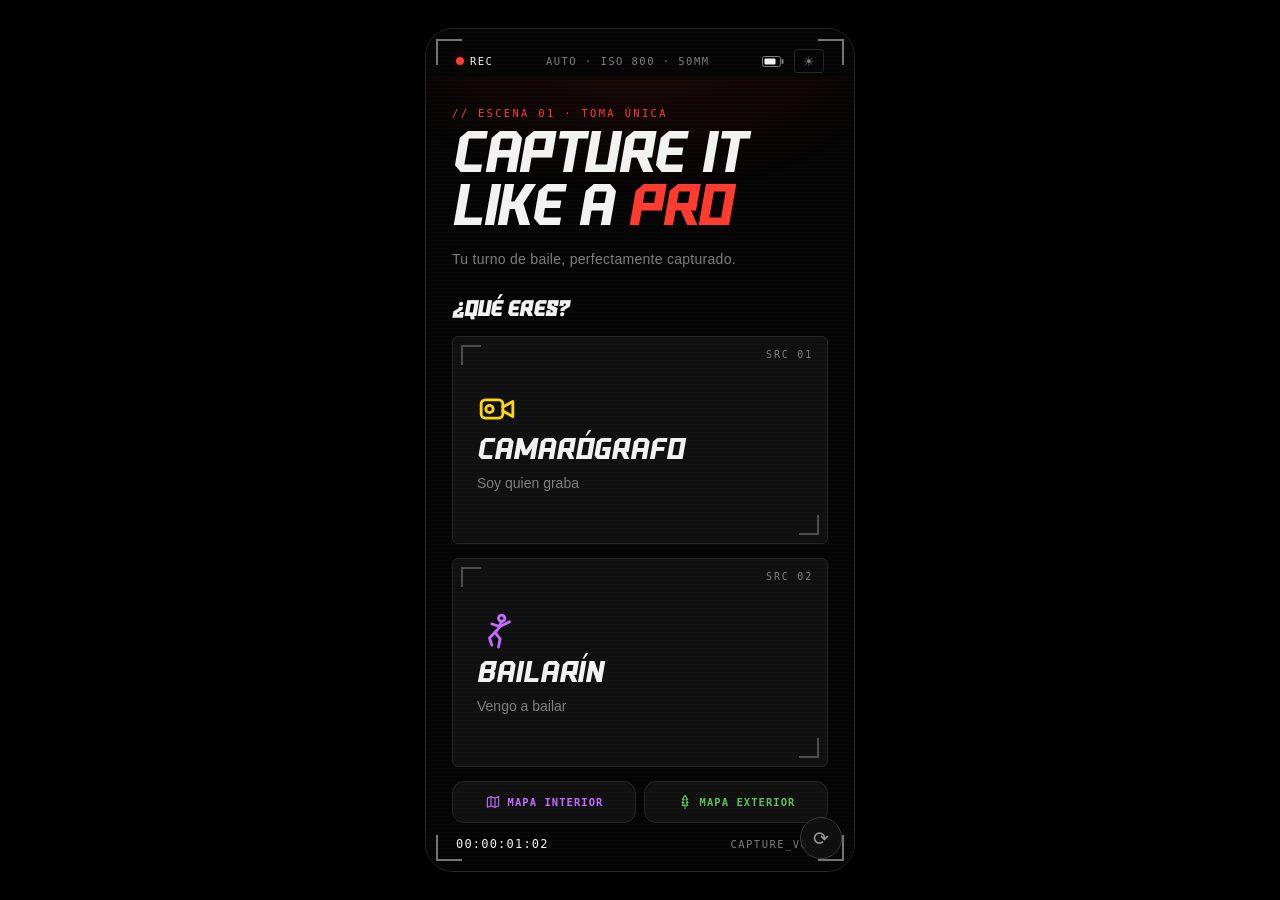
==== commit e85f13d1: "F4: hub rediseñado — Mi actividad (3 tarjetas con contadores), engranaje arriba y botón Crear evento" ====
--- a/index.html
+++ b/index.html
@@ -82,6 +82,11 @@
         <h2 class="v2-title">¿Qué buscas?</h2>
         <p class="v2-sub" id="hubSub">—</p>
       </div>
+      <!-- engranaje ARRIBA, junto al título (donde se espera la configuración) -->
+      <button class="nav-back hub-gear" id="hubSettings" title="Configuración">
+        <svg class="icn" viewBox="0 0 24 24" fill="none" stroke="currentColor" stroke-width="1.7" stroke-linecap="round" stroke-linejoin="round"><circle cx="12" cy="12" r="3"/><path d="M19.4 15a1.65 1.65 0 0 0 .33 1.82l.06.06a2 2 0 1 1-2.83 2.83l-.06-.06a1.65 1.65 0 0 0-1.82-.33 1.65 1.65 0 0 0-1 1.51V21a2 2 0 0 1-4 0v-.09A1.65 1.65 0 0 0 9 19.4a1.65 1.65 0 0 0-1.82.33l-.06.06a2 2 0 1 1-2.83-2.83l.06-.06a1.65 1.65 0 0 0 .33-1.82 1.65 1.65 0 0 0-1.51-1H3a2 2 0 0 1 0-4h.09A1.65 1.65 0 0 0 4.6 9a1.65 1.65 0 0 0-.33-1.82l-.06-.06a2 2 0 1 1 2.83-2.83l.06.06a1.65 1.65 0 0 0 1.82.33H9a1.65 1.65 0 0 0 1-1.51V3a2 2 0 0 1 4 0v.09a1.65 1.65 0 0 0 1 1.51 1.65 1.65 0 0 0 1.82-.33l.06-.06a2 2 0 1 1 2.83 2.83l-.06.06a1.65 1.65 0 0 0-.33 1.82V9a1.65 1.65 0 0 0 1.51 1H21a2 2 0 0 1 0 4h-.09a1.65 1.65 0 0 0-1.51 1z"/></svg>
+        <span class="gear-badge" id="settingsBadge" hidden></span>
+      </button>
     </div>
     <div class="hub">
       <div class="hub-top">
@@ -92,30 +97,64 @@
         </button>
       </div>
       <div class="hub-row">
-        <div class="hub-pair">
-          <button class="card" id="hubMine">
+        <!-- "Mi actividad": 3 tarjetas iguales con contador vivo -->
+        <span class="hub-sec-lbl">Mi actividad</span>
+        <div class="hub-triple">
+          <button class="card tri" id="hubMine">
             <svg class="icn-hub" viewBox="0 0 24 24" fill="none" stroke="currentColor" stroke-width="1.7" stroke-linecap="round" stroke-linejoin="round"><rect x="3" y="4.5" width="18" height="15" rx="2.5"/><path d="M3 9h18M8 4.5V9M16 4.5V9"/><path d="M10.5 12.5l4 2.5-4 2.5z"/></svg>
             <span class="name" id="hubMineName">Mis bailes</span>
-            <span class="sub" id="hubMineSub">Tu historial grabado</span>
+            <span class="cnt" id="hubMineCnt">—</span>
           </button>
-          <button class="card" id="hubMyEvents">
+          <button class="card tri" id="hubMyEvents">
             <svg class="icn-hub" viewBox="0 0 24 24" fill="none" stroke="currentColor" stroke-width="1.7" stroke-linecap="round" stroke-linejoin="round"><rect x="3" y="4.5" width="18" height="16" rx="2.5"/><path d="M3 9.5h18M8 3v4M16 3v4"/><path d="m8.5 14 2.2 2.2 4.8-4.7"/></svg>
             <span class="name">Mis eventos</span>
-            <span class="sub">Lo que te interesa</span>
+            <span class="cnt" id="hubMyEvCnt">—</span>
+          </button>
+          <button class="card tri" id="hubCams">
+            <svg class="icn-hub" viewBox="0 0 24 24" fill="none" stroke="currentColor" stroke-width="1.7" stroke-linecap="round" stroke-linejoin="round"><rect x="2.5" y="6.5" width="13" height="11" rx="2.5"/><path d="M15.5 10.8l6-3.3v9l-6-3.3"/><circle cx="7.5" cy="12" r="2.2"/></svg>
+            <span class="name">Camarógrafos</span>
+            <span class="cnt" id="hubCamsCnt">—</span>
           </button>
         </div>
-        <div class="hub-mine-row">
-          <button class="card" id="hubCams">
-            <svg class="icn-hub" viewBox="0 0 24 24" fill="none" stroke="currentColor" stroke-width="1.7" stroke-linecap="round" stroke-linejoin="round"><rect x="2.5" y="6.5" width="13" height="11" rx="2.5"/><path d="M15.5 10.8l6-3.3v9l-6-3.3"/><circle cx="7.5" cy="12" r="2.2"/></svg>
-            <span class="name">Ver camarógrafos</span>
-            <span class="sub">Elige quién te graba</span>
-          </button>
-          <button class="card gear" id="hubSettings" title="Configuración">
-            <svg class="icn-hub" viewBox="0 0 24 24" fill="none" stroke="currentColor" stroke-width="1.7" stroke-linecap="round" stroke-linejoin="round"><circle cx="12" cy="12" r="3"/><path d="M19.4 15a1.65 1.65 0 0 0 .33 1.82l.06.06a2 2 0 1 1-2.83 2.83l-.06-.06a1.65 1.65 0 0 0-1.82-.33 1.65 1.65 0 0 0-1 1.51V21a2 2 0 0 1-4 0v-.09A1.65 1.65 0 0 0 9 19.4a1.65 1.65 0 0 0-1.82.33l-.06.06a2 2 0 1 1-2.83-2.83l.06-.06a1.65 1.65 0 0 0 .33-1.82 1.65 1.65 0 0 0-1.51-1H3a2 2 0 0 1 0-4h.09A1.65 1.65 0 0 0 4.6 9a1.65 1.65 0 0 0-.33-1.82l-.06-.06a2 2 0 1 1 2.83-2.83l.06.06a1.65 1.65 0 0 0 1.82.33H9a1.65 1.65 0 0 0 1-1.51V3a2 2 0 0 1 4 0v.09a1.65 1.65 0 0 0 1 1.51 1.65 1.65 0 0 0 1.82-.33l.06-.06a2 2 0 1 1 2.83 2.83l-.06.06a1.65 1.65 0 0 0-.33 1.82V9a1.65 1.65 0 0 0 1.51 1H21a2 2 0 0 1 0 4h-.09a1.65 1.65 0 0 0-1.51 1z"/></svg>
-            <span class="gear-badge" id="settingsBadge" hidden></span>
-          </button>
-        </div>
-      </div>
+        <!-- crear tu propio evento (sala / congreso / exterior) -->
+        <button class="card create" id="hubCreate">
+          <svg class="icn-hub" viewBox="0 0 24 24" fill="none" stroke="currentColor" stroke-width="1.7" stroke-linecap="round" stroke-linejoin="round"><circle cx="12" cy="12" r="9"/><path d="M12 8v8M8 12h8"/></svg>
+          <span class="crt"><span class="name">Crear evento</span>
+          <span class="sub">Sala, congreso o al exterior</span></span>
+        </button>
+      </div>
+    </div>
+  </section>
+
+  <!-- ════════════════ CREAR EVENTO · elección de tipo ════════════════ -->
+  <section class="view hidden" id="viewCreate">
+    <div class="v2-head">
+      <div class="nav-btns">
+        <button class="nav-back" id="createHome" title="Inicio"><svg class="icn" viewBox="0 0 24 24" fill="none" stroke="currentColor" stroke-width="1.8" stroke-linecap="round" stroke-linejoin="round"><path d="M3.5 11.5 12 4l8.5 7.5"/><path d="M6 10.5V20h12v-9.5"/></svg></button>
+        <button class="nav-back" id="createBack" title="Volver">←</button>
+      </div>
+      <div>
+        <h2 class="v2-title">Crear evento</h2>
+        <p class="v2-sub">¿Qué quieres montar?</p>
+      </div>
+    </div>
+    <div class="hub hub-where">
+      <button class="card big ct-sala" data-ctype="sala">
+        <svg class="icn-hub" viewBox="0 0 24 24" fill="none" stroke="currentColor" stroke-width="1.7" stroke-linecap="round" stroke-linejoin="round"><path d="M4 10.5 12 4l8 6.5"/><path d="M6 9.5V20h12V9.5"/><path d="M10 20v-5h4v5"/></svg>
+        <span class="name">Sala de baile</span>
+        <span class="sub">Se repite cada semana (elige los días)</span>
+      </button>
+      <button class="card big ct-congreso" data-ctype="congreso">
+        <svg class="icn-hub" viewBox="0 0 24 24" fill="none" stroke="currentColor" stroke-width="1.7" stroke-linecap="round" stroke-linejoin="round"><rect x="3" y="4.5" width="18" height="16" rx="2.5"/><path d="M3 9.5h18M8 3v4M16 3v4"/><path d="M7.5 13h9M7.5 16.5h6"/></svg>
+        <span class="name">Congreso</span>
+        <span class="sub">Varios días, con pases de día y de noche</span>
+      </button>
+      <button class="card big ct-exterior" data-ctype="exterior">
+        <svg class="icn-hub" viewBox="0 0 24 24" fill="none" stroke="currentColor" stroke-width="1.7" stroke-linecap="round" stroke-linejoin="round"><circle cx="12" cy="12" r="4"/><path d="M12 2v3M12 19v3M2 12h3M19 12h3M4.9 4.9l2.1 2.1M17 17l2.1 2.1M19.1 4.9 17 7M7 17l-2.1 2.1"/></svg>
+        <span class="name">Al exterior</span>
+        <span class="sub">Un día concreto, al aire libre</span>
+      </button>
+      <p class="create-note" id="createNote" hidden>El asistente de creación llega en la siguiente fase — primero estamos montando los pases de día/noche de los congresos.</p>
     </div>
   </section>
 
--- a/css/styles.css
+++ b/css/styles.css
@@ -662,39 +662,61 @@
   align-content:center;
   column-gap:16px;row-gap:4px;
 }
-/* zona inferior: [Mis bailes | Mis eventos] y debajo [Ver camarógrafos | engranaje] */
-.hub-row{display:flex;flex-direction:column;gap:14px;flex:none}
-.hub-pair{display:flex;gap:14px;flex:none}
-.hub-mine-row{display:flex;gap:14px;flex:none}
-.hub-pair .card,.hub-mine-row #hubCams{
-  flex:1;min-width:0;height:auto;min-height:var(--hub-sm);
-  display:grid;
-  grid-template-columns:auto 1fr;
-  grid-template-rows:auto auto;
-  align-content:center;
-  column-gap:14px;row-gap:2px;
-  padding:12px 18px;
-}
-/* engranaje: botón cuadrado, solo icono centrado, sin enmarques de esquina */
-.hub-mine-row .gear{
-  flex:none;width:var(--hub-sm);height:auto;min-height:var(--hub-sm);align-self:stretch;
-  display:flex;align-items:center;justify-content:center;
-  padding:12px;position:relative;
-}
-#hubSettings::before,#hubSettings::after{display:none}
-.hub-mine-row .gear .icn-hub{width:28px;height:28px}
+/* zona inferior: etiqueta "Mi actividad" + 3 tarjetas iguales + Crear evento */
+.hub-row{display:flex;flex-direction:column;gap:12px;flex:none}
+.hub-sec-lbl{
+  font-family:var(--mono);font-size:8.5px;letter-spacing:.16em;text-transform:uppercase;
+  color:var(--muted);margin:0 2px -4px;
+}
+.hub-triple{display:flex;gap:10px}
+.hub-triple .card.tri{
+  flex:1;min-width:0;
+  display:flex;flex-direction:column;align-items:center;justify-content:center;gap:6px;
+  padding:14px 6px 11px;
+}
+.hub-triple .card.tri .icn-hub{width:26px;height:26px}
+.hub-triple .card.tri .name{font-size:13px;line-height:1.1;text-align:center}
+.hub-triple .card.tri .cnt{
+  font-family:var(--mono);font-size:9px;letter-spacing:.08em;text-transform:uppercase;
+  color:var(--muted);max-width:100%;overflow:hidden;text-overflow:ellipsis;white-space:nowrap;
+}
+/* botón Crear evento: tarjeta ancha con acento turquesa */
+.card.create{
+  display:flex;align-items:center;justify-content:center;gap:14px;
+  padding:15px 18px;
+  --hac:#20d6c0;--hglow:rgba(32,214,192,.30);
+  border-color:rgba(32,214,192,.45);
+}
+.card.create .icn-hub{width:28px;height:28px;flex:none}
+.card.create .crt{display:flex;flex-direction:column;gap:2px;text-align:left}
+.card.create .name{font-size:18px}
+.card.create .sub{font-size:11px}
+/* engranaje en la cabecera del hub (a la derecha del título) */
+.hub-gear{position:relative;margin-left:auto;align-self:flex-start}
 /* punto de aviso (config sin rellenar) en la esquina sup. dcha. */
 .gear-badge{
-  position:absolute;top:9px;right:9px;
+  position:absolute;top:-4px;right:-4px;
   width:11px;height:11px;border-radius:50%;
   background:#ff3b30;border:2px solid var(--bg);
   box-shadow:0 0 8px rgba(255,59,48,.7);
 }
 .gear-badge[hidden]{display:none}
-.hub-pair .card .icn-hub,.hub-mine-row #hubCams .icn-hub{grid-row:1 / span 2;align-self:center;width:28px;height:28px}
 .hub .card.big .icn-hub,.hub-top #hubEvent .icn-hub{grid-row:1 / span 2;align-self:center;width:30px;height:30px}
-.hub-pair .card .name,.hub-mine-row #hubCams .name{font-size:17px;line-height:1.15}
-.hub-pair .card .sub,.hub-mine-row #hubCams .sub{font-size:11px;white-space:nowrap;overflow:hidden;text-overflow:ellipsis}
+/* nota "muy pronto" del selector de tipo de Crear evento */
+.create-note{
+  font-family:var(--mono);font-size:10px;line-height:1.5;letter-spacing:.04em;
+  color:var(--muted);text-align:center;padding:4px 10px 0;
+}
+.create-note[hidden]{display:none}
+/* acentos del selector de tipo (mismos colores que los tipos de evento) */
+#viewCreate .ct-sala    {--hac:#c46bff;--hglow:rgba(196,107,255,.30)}
+#viewCreate .ct-congreso{--hac:#3da9ff;--hglow:rgba(61,169,255,.30)}
+#viewCreate .ct-exterior{--hac:#ffd60a;--hglow:rgba(255,214,10,.30)}
+.app.light #viewCreate .ct-exterior{--hac:#a98200}
+.app.light .card.create{--hac:#0b9c8b;border-color:rgba(11,156,139,.45)}
+/* acentos lima/ámbar del hub, oscurecidos en claro (norma general) */
+.app.light #hubMine{--hac:#7da300;--hglow:rgba(125,163,0,.30)}
+.app.light #hubCams{--hac:#a98200;--hglow:rgba(169,130,0,.30)}
 /* cada acción del hub tiene su acento: el color de la sección que abre */
 #hubProx{--hac:#3da9ff;--hglow:rgba(61,169,255,.30)}     /* azul = próximos eventos */
 #whereCity{--hac:#3da9ff;--hglow:rgba(61,169,255,.30)}   /* azul = país/ciudad */
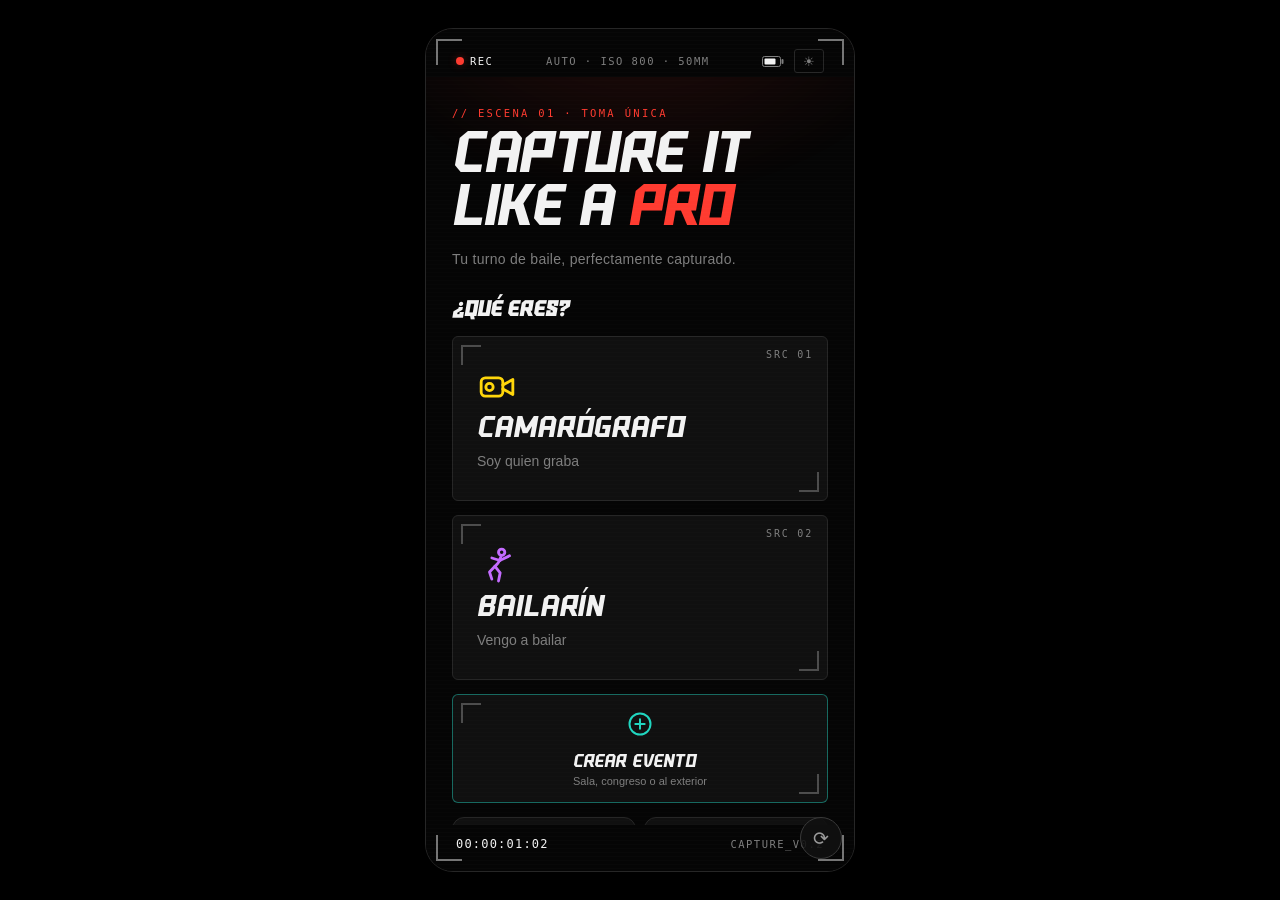
==== commit b9380469: "Home: Crear evento + ← del hub a Home; editor: farola silueta y hoja «+ Más» a media pantalla - "Cre" ====
--- a/index.html
+++ b/index.html
@@ -60,8 +60,14 @@
         <span class="sub">Vengo a bailar</span>
       </button>
     </div>
+    <!-- crear tu propio evento (sala / congreso / exterior) — en la Home -->
+    <button class="card create enter" id="hubCreate" style="animation-delay:.38s">
+      <svg class="icn-hub" viewBox="0 0 24 24" fill="none" stroke="currentColor" stroke-width="1.7" stroke-linecap="round" stroke-linejoin="round"><circle cx="12" cy="12" r="9"/><path d="M12 8v8M8 12h8"/></svg>
+      <span class="crt"><span class="name">Crear evento</span>
+      <span class="sub">Sala, congreso o al exterior</span></span>
+    </button>
     <div class="map-links">
-      <button class="map-link enter" id="mapaBtn" style="animation-delay:.40s">
+      <button class="map-link enter" id="mapaBtn" style="animation-delay:.44s">
         <svg viewBox="0 0 24 24" fill="none" stroke="currentColor" stroke-width="1.7" stroke-linecap="round" stroke-linejoin="round"><path d="M9 4 3.5 6v14L9 18l6 2 5.5-2V4L15 6Z"/><path d="M9 4v14M15 6v14"/></svg>
         Mapa interior
       </button>
@@ -116,12 +122,6 @@
             <span class="cnt" id="hubCamsCnt">—</span>
           </button>
         </div>
-        <!-- crear tu propio evento (sala / congreso / exterior) -->
-        <button class="card create" id="hubCreate">
-          <svg class="icn-hub" viewBox="0 0 24 24" fill="none" stroke="currentColor" stroke-width="1.7" stroke-linecap="round" stroke-linejoin="round"><circle cx="12" cy="12" r="9"/><path d="M12 8v8M8 12h8"/></svg>
-          <span class="crt"><span class="name">Crear evento</span>
-          <span class="sub">Sala, congreso o al exterior</span></span>
-        </button>
       </div>
     </div>
   </section>
--- a/css/styles.css
+++ b/css/styles.css
@@ -243,7 +243,9 @@
   margin:26px 0 14px;
   text-transform:uppercase;
 }
-.cards{display:flex;flex-direction:column;gap:14px;flex:1;min-height:0}
+/* min-height real (no 0): si la pantalla no da, view1 scrollea en vez de
+   comprimir las tarjetas de rol (que se solapaban con "Crear evento") */
+.cards{display:flex;flex-direction:column;gap:14px;flex:1;min-height:344px}
 /* acceso al editor de mapas (módulo aparte) desde la escena 01 */
 .map-links{display:flex;gap:8px;margin-top:14px}
 .map-link{
@@ -680,8 +682,10 @@
   font-family:var(--mono);font-size:9px;letter-spacing:.08em;text-transform:uppercase;
   color:var(--muted);max-width:100%;overflow:hidden;text-overflow:ellipsis;white-space:nowrap;
 }
-/* botón Crear evento: tarjeta ancha con acento turquesa */
+/* botón Crear evento: tarjeta ancha con acento turquesa (en la Home va a su
+   altura natural — sin flex:1 de .card, que la hacía solaparse con los roles) */
 .card.create{
+  flex:none;
   display:flex;align-items:center;justify-content:center;gap:14px;
   padding:15px 18px;
   --hac:#20d6c0;--hglow:rgba(32,214,192,.30);
@@ -714,6 +718,7 @@
 #viewCreate .ct-exterior{--hac:#ffd60a;--hglow:rgba(255,214,10,.30)}
 .app.light #viewCreate .ct-exterior{--hac:#a98200}
 .app.light .card.create{--hac:#0b9c8b;border-color:rgba(11,156,139,.45)}
+#view1 .card.create{margin-top:14px}   /* respiro con las tarjetas de rol */
 /* acentos lima/ámbar del hub, oscurecidos en claro (norma general) */
 .app.light #hubMine{--hac:#7da300;--hglow:rgba(125,163,0,.30)}
 .app.light #hubCams{--hac:#a98200;--hglow:rgba(169,130,0,.30)}
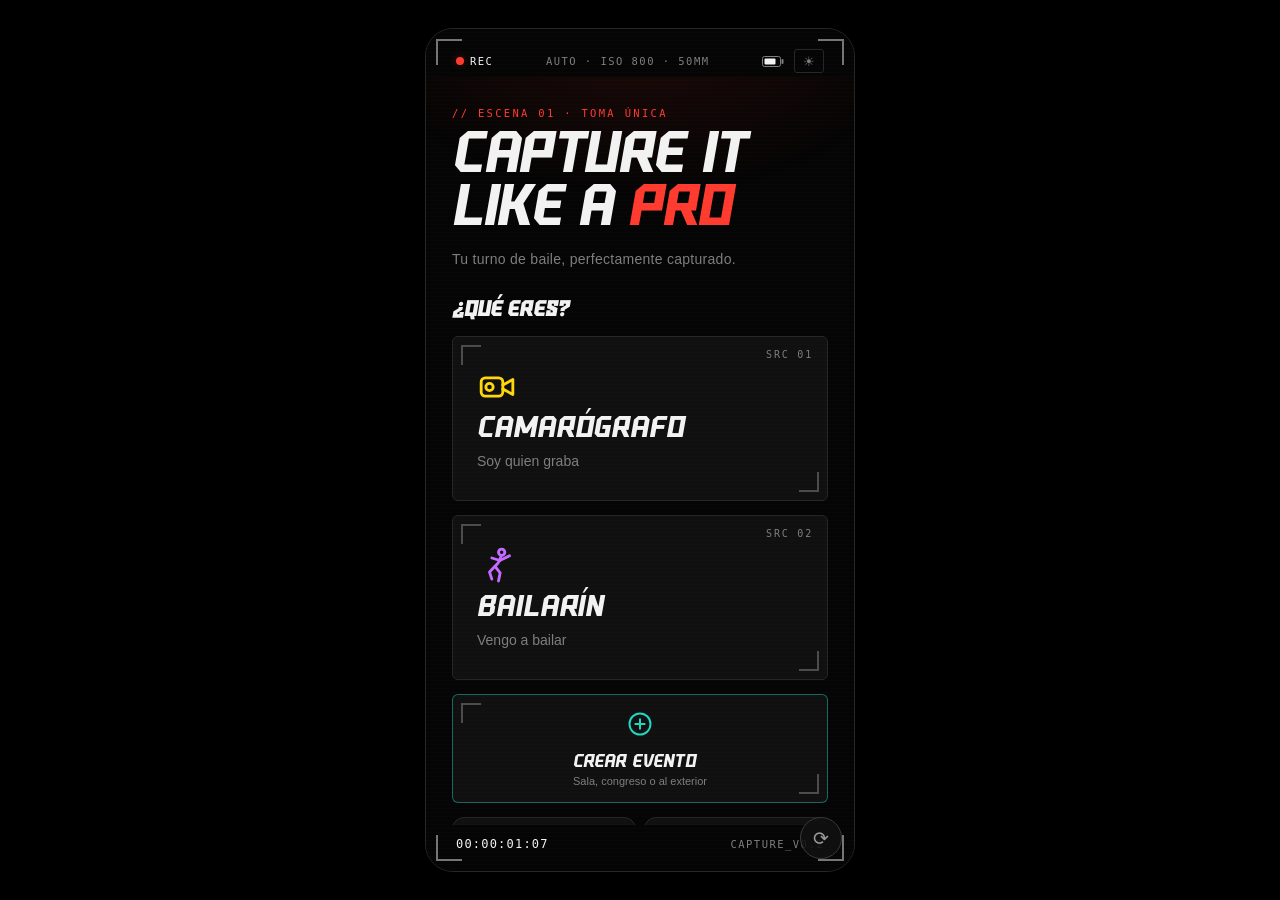
==== commit fd32ee6c: "Modo EN DIRECTO "Estoy dentro": cola + mapa del evento + detector de canciones (2 módulos nuevos) - " ====
--- a/index.html
+++ b/index.html
@@ -570,6 +570,21 @@
     <p class="cal-empty" id="mapEmpty" style="display:none">No hay eventos próximos para mostrar en el mapa.</p>
   </section>
 
+  <!-- ════════════════ EN DIRECTO · "ESTOY DENTRO" (módulo js/live.js) ════════════════ -->
+  <section class="view hidden" id="viewLive">
+    <div class="v2-head">
+      <div class="nav-btns">
+        <button class="nav-back" id="liveHome" title="Inicio"><svg class="icn" viewBox="0 0 24 24" fill="none" stroke="currentColor" stroke-width="1.8" stroke-linecap="round" stroke-linejoin="round"><path d="M3.5 11.5 12 4l8.5 7.5"/><path d="M6 10.5V20h12v-9.5"/></svg></button>
+        <button class="nav-back" id="liveBack" title="Volver">←</button>
+      </div>
+      <div>
+        <h2 class="v2-title" id="liveTitle">Estoy dentro</h2>
+        <p class="v2-sub" id="liveSub">—</p>
+      </div>
+    </div>
+    <div id="liveBody"></div>
+  </section>
+
   <!-- ════════════════ VISTA 3 · DETALLE DEL EVENTO ════════════════ -->
   <section class="view hidden" id="view3">
     <div class="v2-head">
@@ -584,6 +599,11 @@
     </div>
     <div class="ev-tags" id="evTags"></div>
     <p class="ev-brief" id="evBrief"></p>
+
+    <!-- evento EN DIRECTO ahora mismo → modo "Estoy dentro" (módulo js/live.js) -->
+    <button class="cta live-enter" id="liveEnterBtn" hidden>
+      <span class="lv-dot"></span><b>Estoy dentro</b>
+    </button>
 
     <!-- intenciones del bailarín (no comprometen a nada, revelan expectativas) -->
     <div class="ev-intents" id="evIntents" hidden>
@@ -640,6 +660,8 @@
   '<script src="js/data.js'+v+'"><\/script>'+
   '<script src="js/map-geo.js'+v+'"><\/script>'+
   '<script src="js/calendar.js'+v+'"><\/script>'+
+  '<script src="js/detector.js'+v+'"><\/script>'+
+  '<script src="js/live.js'+v+'"><\/script>'+
   '<script src="js/app.js'+v+'"><\/script>');})();</script>
 
 <!--
--- a/css/styles.css
+++ b/css/styles.css
@@ -722,6 +722,87 @@
 /* acentos lima/ámbar del hub, oscurecidos en claro (norma general) */
 .app.light #hubMine{--hac:#7da300;--hglow:rgba(125,163,0,.30)}
 .app.light #hubCams{--hac:#a98200;--hglow:rgba(169,130,0,.30)}
+
+/* ── modo EN DIRECTO ("Estoy dentro", módulo js/live.js) ─────────────────── */
+.lv-dot{
+  display:inline-block;width:9px;height:9px;border-radius:50%;flex:none;
+  background:#ff3b30;box-shadow:0 0 8px rgba(255,59,48,.8);
+  animation:lvPulse 1.4s ease-in-out infinite;
+}
+@keyframes lvPulse{0%,100%{opacity:1}50%{opacity:.35}}
+.live-enter{margin-top:14px}
+.live-enter .lv-dot{background:#0a0a0a;box-shadow:none}
+.lv-now{
+  display:flex;align-items:center;gap:8px;margin:2px 0 12px;
+  font-family:var(--mono);font-size:10px;letter-spacing:.14em;text-transform:uppercase;
+  color:#ff3b30;
+}
+.lv-card{background:var(--surface);border:1px solid var(--line);border-radius:14px;padding:14px 16px;margin-bottom:14px}
+.lv-card-h{
+  display:flex;justify-content:space-between;align-items:center;
+  font-family:var(--mono);font-size:9px;letter-spacing:.14em;text-transform:uppercase;
+  color:var(--muted);margin-bottom:10px;
+}
+.lv-count{color:var(--accent)}
+/* cola */
+.lv-q{display:flex;justify-content:space-between;align-items:center;gap:8px;background:var(--bg);border:1px solid transparent;border-radius:8px;padding:7px 10px;margin-bottom:4px}
+.lv-q-n{font-size:13.5px;color:var(--text);min-width:0;overflow:hidden;text-overflow:ellipsis;white-space:nowrap}
+.lv-q-s{flex:none;font-family:var(--mono);font-size:9.5px;letter-spacing:.08em;text-transform:uppercase;color:var(--muted)}
+.lv-q.done{opacity:.4}
+.lv-q.nowd{border-color:var(--accent)}
+.lv-q.nowd .lv-q-s{color:var(--accent)}
+.lv-q.me{border-color:#20d6c0}
+.app.light .lv-q.me{border-color:#0b9c8b}
+.lv-mine-pos{font-size:13px;color:var(--text);margin:10px 0 0}
+.lv-mine-pos b{color:var(--accent)}
+/* mapa embebido (editor en modo live) */
+.lv-map-wrap{height:330px;border:1px solid var(--line);border-radius:12px;overflow:hidden}
+#lvMap{display:block;width:100%;height:100%;border:0}
+.lv-hint{font-size:11px;color:var(--muted);margin:8px 0 0}
+.done-hint{color:#30d158}
+.app.light .done-hint{color:#1d7d3c}
+/* tarjeta grande de aviso (Prepárate / Tu turno) */
+.lv-prep{
+  display:flex;flex-direction:column;align-items:center;gap:3px;text-align:center;
+  border:1px solid var(--line);border-radius:12px;padding:16px 12px;margin-bottom:12px;
+  transition:background-color .3s, border-color .3s;
+}
+.lv-prep b{font-family:var(--display);font-size:20px;letter-spacing:.04em;color:var(--text)}
+.lv-cd{font-family:var(--mono);font-size:26px;font-weight:700;color:var(--text)}
+.lv-msg{font-size:11.5px;color:var(--muted)}
+.lv-prep.waiting{border-color:rgba(61,169,255,.55)}
+.lv-prep.waiting .lv-cd{color:#3da9ff}
+.lv-prep.alert{border-color:#ffd60a;background:rgba(255,214,10,.10)}
+.lv-prep.alert b,.lv-prep.alert .lv-cd{color:#ffd60a}
+.app.light .lv-prep.alert b,.app.light .lv-prep.alert .lv-cd{color:#8a6d00}
+.lv-prep.go{border-color:#30d158;background:rgba(48,209,88,.12);animation:lvGo .55s ease-in-out 3}
+.lv-prep.go b,.lv-prep.go .lv-cd{color:#30d158}
+.app.light .lv-prep.go b,.app.light .lv-prep.go .lv-cd{color:#1d7d3c}
+@keyframes lvGo{50%{transform:scale(1.02)}}
+.lv-prep.paused{border-color:#ff9f0a}
+.lv-prep.paused b{color:#ff9f0a}
+.app.light .lv-prep.paused b{color:#a35f00}
+/* canción en curso */
+.lv-np{display:flex;flex-direction:column;gap:2px;margin-bottom:12px}
+.lv-np[hidden]{display:none}
+.lv-np b{font-size:15px;color:var(--text)}
+.lv-np > span{font-size:11.5px;color:var(--muted)}
+.lv-bar{height:5px;border-radius:4px;background:var(--line);overflow:hidden;margin:5px 0 2px}
+.lv-bar-fill{height:100%;width:0;background:var(--accent);transition:width .4s linear}
+.lv-np-time{font-family:var(--mono);font-size:10px;color:var(--muted)}
+/* detector: token + acciones + estado */
+.lv-token input{
+  width:100%;background:var(--bg);border:1px solid var(--line);border-radius:9px;
+  color:var(--text);font-family:var(--mono);font-size:12px;padding:10px 12px;outline:none;
+  margin-bottom:10px;
+}
+.lv-token input:focus{border-color:var(--accent)}
+.lv-det-actions{display:flex;gap:10px}
+.lv-det-actions .cta{margin-top:0;flex:1}
+.cta.ghost{background:none;color:var(--muted);border-color:var(--line)}
+.lv-status{font-family:var(--mono);font-size:10px;letter-spacing:.03em;color:var(--muted);margin-top:10px}
+.lv-log{font-family:var(--mono);font-size:9.5px;line-height:1.5;color:var(--muted);opacity:.7;margin-top:6px;max-height:62px;overflow:hidden}
+#liveBody{padding-bottom:26px}
 /* cada acción del hub tiene su acento: el color de la sección que abre */
 #hubProx{--hac:#3da9ff;--hglow:rgba(61,169,255,.30)}     /* azul = próximos eventos */
 #whereCity{--hac:#3da9ff;--hglow:rgba(61,169,255,.30)}   /* azul = país/ciudad */
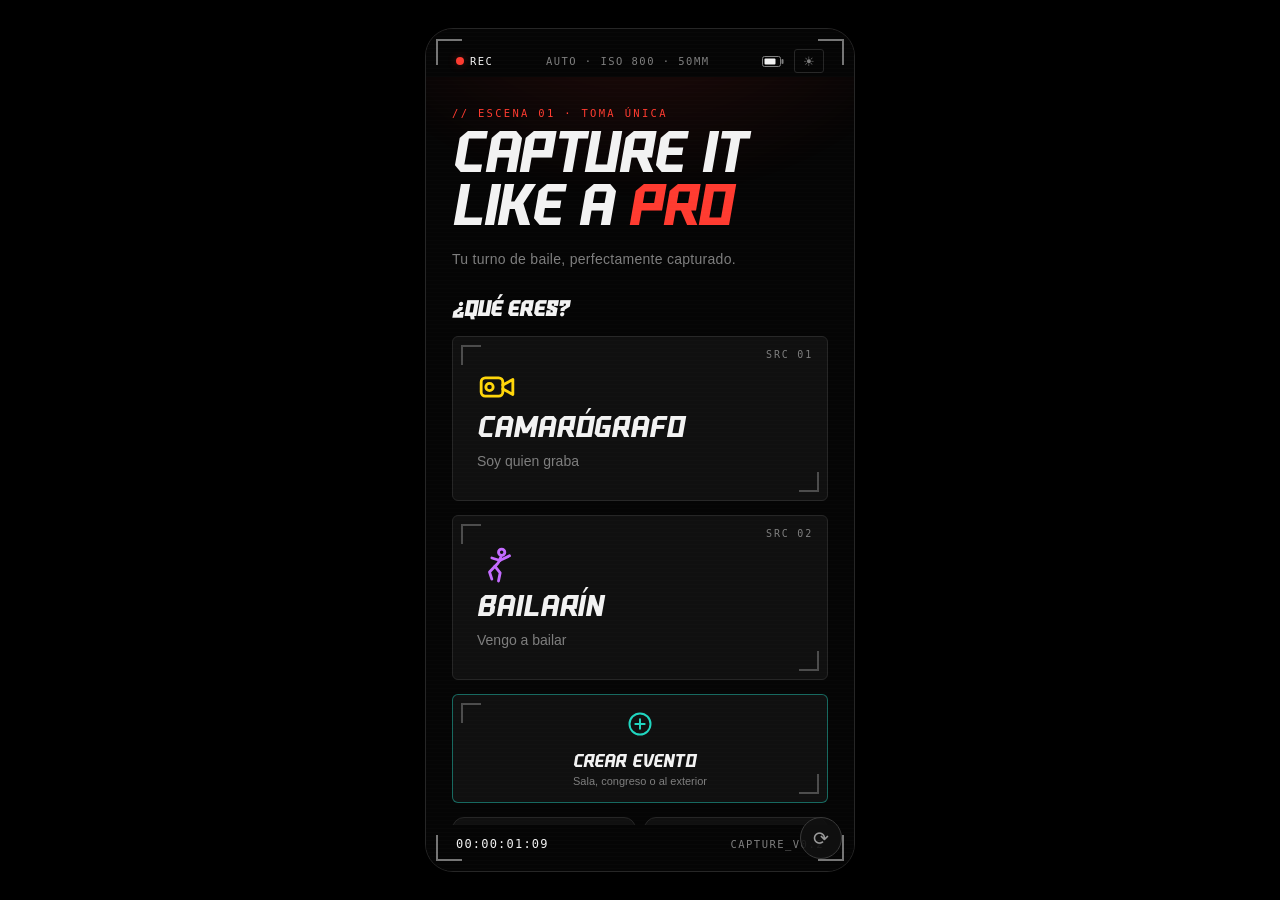
==== commit 924b8908: "F5: wizard "Crear evento" (módulo js/create.js) — sala, congreso con pases y exterior - Formulario p" ====
--- a/index.html
+++ b/index.html
@@ -154,8 +154,24 @@
         <span class="name">Al exterior</span>
         <span class="sub">Un día concreto, al aire libre</span>
       </button>
-      <p class="create-note" id="createNote" hidden>El asistente de creación llega en la siguiente fase — primero estamos montando los pases de día/noche de los congresos.</p>
-    </div>
+      <!-- tus eventos creados (módulo js/create.js) -->
+      <div id="createMine" class="cf-mine-list"></div>
+    </div>
+  </section>
+
+  <!-- formulario del tipo elegido (módulo js/create.js) -->
+  <section class="view hidden" id="viewCreateForm">
+    <div class="v2-head">
+      <div class="nav-btns">
+        <button class="nav-back" id="cfHome" title="Inicio"><svg class="icn" viewBox="0 0 24 24" fill="none" stroke="currentColor" stroke-width="1.8" stroke-linecap="round" stroke-linejoin="round"><path d="M3.5 11.5 12 4l8.5 7.5"/><path d="M6 10.5V20h12v-9.5"/></svg></button>
+        <button class="nav-back" id="cfBack" title="Volver">←</button>
+      </div>
+      <div>
+        <h2 class="v2-title" id="cfTitle">Nuevo evento</h2>
+        <p class="v2-sub" id="cfSub">—</p>
+      </div>
+    </div>
+    <div id="createFormBody"></div>
   </section>
 
   <!-- ════════════════ ¿DÓNDE? (tras "Próximos eventos") ════════════════ -->
@@ -662,6 +678,7 @@
   '<script src="js/calendar.js'+v+'"><\/script>'+
   '<script src="js/detector.js'+v+'"><\/script>'+
   '<script src="js/live.js'+v+'"><\/script>'+
+  '<script src="js/create.js'+v+'"><\/script>'+
   '<script src="js/app.js'+v+'"><\/script>');})();</script>
 
 <!--
--- a/css/styles.css
+++ b/css/styles.css
@@ -803,6 +803,55 @@
 .lv-status{font-family:var(--mono);font-size:10px;letter-spacing:.03em;color:var(--muted);margin-top:10px}
 .lv-log{font-family:var(--mono);font-size:9.5px;line-height:1.5;color:var(--muted);opacity:.7;margin-top:6px;max-height:62px;overflow:hidden}
 #liveBody{padding-bottom:26px}
+
+/* ── wizard Crear evento (módulo js/create.js) ───────────────────────────── */
+#createFormBody{display:flex;flex-direction:column;padding-bottom:30px}
+.cf-l{
+  font-family:var(--mono);font-size:9px;letter-spacing:.14em;text-transform:uppercase;
+  color:var(--muted);margin:14px 0 6px;
+}
+.cf-opt{text-transform:none;letter-spacing:.02em}
+.cf-in{
+  width:100%;background:var(--surface);border:1px solid var(--line);border-radius:10px;
+  color:var(--text);font-size:14px;padding:11px 13px;outline:none;
+  color-scheme:dark;
+}
+.app.light .cf-in{color-scheme:light}
+.cf-in:focus{border-color:var(--accent)}
+.cf-row{display:flex;gap:12px}
+.cf-row > div{flex:1;min-width:0}
+.cf-times{display:flex;gap:6px}
+.cf-times .cf-in{min-width:0;padding:11px 7px;font-size:13px}
+/* chips de días de la semana (sala) */
+.cf-dows{display:flex;gap:7px}
+.cf-dow{
+  flex:1;padding:10px 0;
+  background:var(--surface);border:1px solid var(--line);border-radius:9px;
+  color:var(--muted);font-family:var(--mono);font-size:12px;cursor:pointer;
+}
+.cf-dow.on{color:var(--accent);border-color:var(--accent);box-shadow:0 0 12px var(--accent-glow)}
+/* pases por jornada (congreso) */
+.cf-passdays{display:flex;flex-direction:column;gap:6px}
+.cf-pass{
+  display:flex;align-items:center;gap:14px;
+  background:var(--surface);border:1px solid var(--line);border-radius:10px;
+  padding:9px 13px;
+}
+.cf-pass-d{flex:1;font-size:13px;color:var(--text)}
+.cf-chk{display:flex;align-items:center;gap:6px;font-size:12.5px;color:var(--muted);cursor:pointer}
+.cf-chk input{accent-color:var(--accent);width:15px;height:15px}
+.cf-err{color:#ff6a60;font-size:12.5px;margin:12px 0 0}
+.cf-err[hidden]{display:none}
+/* lista "Tus eventos creados" (selector de tipo) */
+.cf-mine-list{display:flex;flex-direction:column;gap:8px;margin-top:4px}
+.cf-mine{
+  display:flex;align-items:center;gap:10px;
+  background:var(--surface);border:1px solid var(--line);border-radius:10px;
+  padding:9px 13px;
+}
+.cf-mine-n{flex:1;min-width:0;font-size:13.5px;color:var(--text);overflow:hidden;text-overflow:ellipsis;white-space:nowrap}
+.cf-mine-t{flex:none;font-family:var(--mono);font-size:9px;letter-spacing:.08em;text-transform:uppercase;color:var(--muted)}
+.cf-mine-x{flex:none;background:none;border:none;color:#ff3b30;font-size:13px;cursor:pointer;padding:2px 4px}
 /* cada acción del hub tiene su acento: el color de la sección que abre */
 #hubProx{--hac:#3da9ff;--hglow:rgba(61,169,255,.30)}     /* azul = próximos eventos */
 #whereCity{--hac:#3da9ff;--hglow:rgba(61,169,255,.30)}   /* azul = país/ciudad */
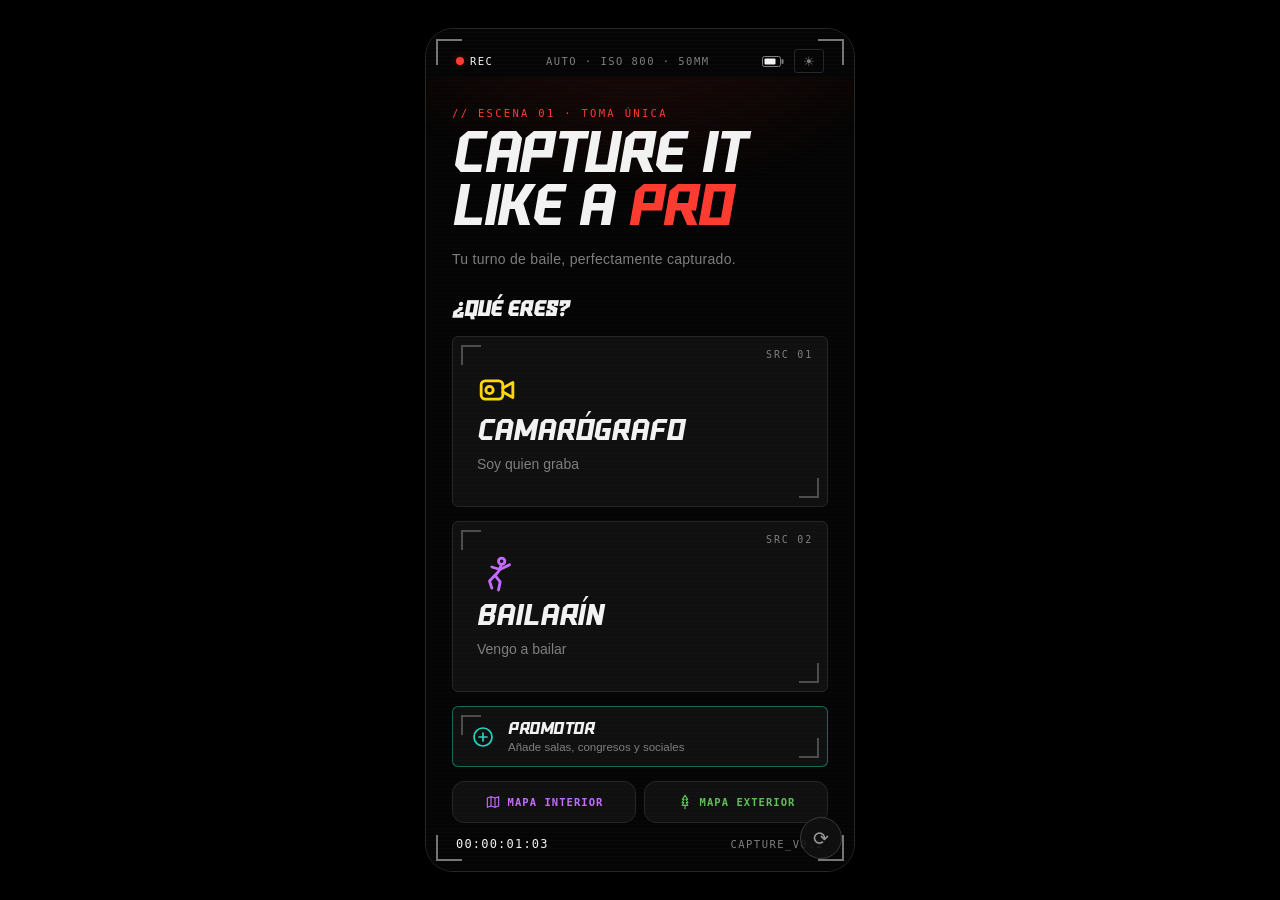
==== commit bc6293b0: "Correcciones ronda 1: race de vistas, Promotor en Home, hub en filas, live bailarín, editor (claro/m" ====
--- a/index.html
+++ b/index.html
@@ -59,13 +59,14 @@
         <span class="name">Bailarín</span>
         <span class="sub">Vengo a bailar</span>
       </button>
-    </div>
-    <!-- crear tu propio evento (sala / congreso / exterior) — en la Home -->
-    <button class="card create enter" id="hubCreate" style="animation-delay:.38s">
-      <svg class="icn-hub" viewBox="0 0 24 24" fill="none" stroke="currentColor" stroke-width="1.7" stroke-linecap="round" stroke-linejoin="round"><circle cx="12" cy="12" r="9"/><path d="M12 8v8M8 12h8"/></svg>
-      <span class="crt"><span class="name">Crear evento</span>
-      <span class="sub">Sala, congreso o al exterior</span></span>
-    </button>
+      <!-- PROMOTOR: crear salas/congresos/sociales — tarjeta MENOR que los roles,
+           dentro de .cards para que scrollee/rebote exactamente igual que ellas -->
+      <button class="card create enter" id="hubCreate" style="animation-delay:.38s">
+        <svg class="icn-hub" viewBox="0 0 24 24" fill="none" stroke="currentColor" stroke-width="1.7" stroke-linecap="round" stroke-linejoin="round"><circle cx="12" cy="12" r="9"/><path d="M12 8v8M8 12h8"/></svg>
+        <span class="crt"><span class="name">Promotor</span>
+        <span class="sub">Añade salas, congresos y sociales</span></span>
+      </button>
+    </div>
     <div class="map-links">
       <button class="map-link enter" id="mapaBtn" style="animation-delay:.44s">
         <svg viewBox="0 0 24 24" fill="none" stroke="currentColor" stroke-width="1.7" stroke-linecap="round" stroke-linejoin="round"><path d="M9 4 3.5 6v14L9 18l6 2 5.5-2V4L15 6Z"/><path d="M9 4v14M15 6v14"/></svg>
@@ -151,7 +152,7 @@
       </button>
       <button class="card big ct-exterior" data-ctype="exterior">
         <svg class="icn-hub" viewBox="0 0 24 24" fill="none" stroke="currentColor" stroke-width="1.7" stroke-linecap="round" stroke-linejoin="round"><circle cx="12" cy="12" r="4"/><path d="M12 2v3M12 19v3M2 12h3M19 12h3M4.9 4.9l2.1 2.1M17 17l2.1 2.1M19.1 4.9 17 7M7 17l-2.1 2.1"/></svg>
-        <span class="name">Al exterior</span>
+        <span class="name">Social al exterior</span>
         <span class="sub">Un día concreto, al aire libre</span>
       </button>
       <!-- tus eventos creados (módulo js/create.js) -->
@@ -340,7 +341,7 @@
         </button>
         <button class="opt" data-value="exterior" data-label="Exterior">
           <span class="ic"><svg class="icn" viewBox="0 0 24 24" fill="none" stroke="currentColor" stroke-width="1.6" stroke-linecap="round"><path d="M3.5 17.5h17"/><path d="M7.8 17.5a4.2 4.2 0 0 1 8.4 0"/><path d="M12 9.8V7M6.4 12.6 4.8 11M17.6 12.6 19.2 11"/><path d="M5.5 21h13"/></svg></span>
-          <span class="lbl"><b>Al exterior</b><small>terrazas, playa, parque</small></span>
+          <span class="lbl"><b>Sociales al exterior</b><small>terrazas, playa, parque</small></span>
         </button>
       </div>
     </section>
--- a/css/styles.css
+++ b/css/styles.css
@@ -243,9 +243,10 @@
   margin:26px 0 14px;
   text-transform:uppercase;
 }
-/* min-height real (no 0): si la pantalla no da, view1 scrollea en vez de
-   comprimir las tarjetas de rol (que se solapaban con "Crear evento") */
-.cards{display:flex;flex-direction:column;gap:14px;flex:1;min-height:344px}
+/* flex-basis AUTO (no 0): .cards nunca se encoge por debajo de su contenido
+   natural — si la pantalla no da, view1 scrollea en vez de comprimir las
+   tarjetas y dejar que pisen lo de abajo (pasó con Promotor y los map-links) */
+.cards{display:flex;flex-direction:column;gap:14px;flex:1 0 auto}
 /* acceso al editor de mapas (módulo aparte) desde la escena 01 */
 .map-links{display:flex;gap:8px;margin-top:14px}
 .map-link{
@@ -396,7 +397,7 @@
 .slot.filled{border-left-color:var(--line)}
 .slot.now{border-left-color:var(--accent)}
 .slot .sl{
-  width:60px;flex:none;
+  width:76px;flex:none;   /* que quepa "PROVINCIA" sin comerse el valor */
   font-family:var(--mono);
   font-size:9.5px;letter-spacing:.18em;text-transform:uppercase;
   color:var(--muted);
@@ -670,31 +671,32 @@
   font-family:var(--mono);font-size:8.5px;letter-spacing:.16em;text-transform:uppercase;
   color:var(--muted);margin:0 2px -4px;
 }
-.hub-triple{display:flex;gap:10px}
+/* "Mi actividad": FILAS a lo ancho (icono · nombre · contador a la derecha) */
+.hub-triple{display:flex;flex-direction:column;gap:8px}
 .hub-triple .card.tri{
-  flex:1;min-width:0;
-  display:flex;flex-direction:column;align-items:center;justify-content:center;gap:6px;
-  padding:14px 6px 11px;
-}
-.hub-triple .card.tri .icn-hub{width:26px;height:26px}
-.hub-triple .card.tri .name{font-size:13px;line-height:1.1;text-align:center}
+  flex:none;min-width:0;
+  display:flex;flex-direction:row;align-items:center;gap:13px;
+  padding:12px 16px;
+}
+.hub-triple .card.tri .icn-hub{width:24px;height:24px;flex:none}
+.hub-triple .card.tri .name{flex:1;min-width:0;font-size:15px;line-height:1.1;text-align:left;overflow:hidden;text-overflow:ellipsis;white-space:nowrap}
 .hub-triple .card.tri .cnt{
-  font-family:var(--mono);font-size:9px;letter-spacing:.08em;text-transform:uppercase;
-  color:var(--muted);max-width:100%;overflow:hidden;text-overflow:ellipsis;white-space:nowrap;
-}
-/* botón Crear evento: tarjeta ancha con acento turquesa (en la Home va a su
-   altura natural — sin flex:1 de .card, que la hacía solaparse con los roles) */
+  flex:none;font-family:var(--mono);font-size:9px;letter-spacing:.08em;text-transform:uppercase;
+  color:var(--muted);
+}
+/* tarjeta PROMOTOR (Home): compacta, claramente menor que las de rol; vive
+   dentro de .cards para heredar el mismo scroll/rebote que Camarógrafo/Bailarín */
 .card.create{
   flex:none;
-  display:flex;align-items:center;justify-content:center;gap:14px;
-  padding:15px 18px;
+  display:flex;flex-direction:row;align-items:center;justify-content:flex-start;gap:13px;
+  padding:13px 18px;
   --hac:#20d6c0;--hglow:rgba(32,214,192,.30);
   border-color:rgba(32,214,192,.45);
 }
-.card.create .icn-hub{width:28px;height:28px;flex:none}
+.card.create .icn-hub{width:24px;height:24px;flex:none}
 .card.create .crt{display:flex;flex-direction:column;gap:2px;text-align:left}
-.card.create .name{font-size:18px}
-.card.create .sub{font-size:11px}
+.card.create .name{font-size:17px}
+.card.create .sub{font-size:11.5px}
 /* engranaje en la cabecera del hub (a la derecha del título) */
 .hub-gear{position:relative;margin-left:auto;align-self:flex-start}
 /* punto de aviso (config sin rellenar) en la esquina sup. dcha. */
@@ -718,7 +720,6 @@
 #viewCreate .ct-exterior{--hac:#ffd60a;--hglow:rgba(255,214,10,.30)}
 .app.light #viewCreate .ct-exterior{--hac:#a98200}
 .app.light .card.create{--hac:#0b9c8b;border-color:rgba(11,156,139,.45)}
-#view1 .card.create{margin-top:14px}   /* respiro con las tarjetas de rol */
 /* acentos lima/ámbar del hub, oscurecidos en claro (norma general) */
 .app.light #hubMine{--hac:#7da300;--hglow:rgba(125,163,0,.30)}
 .app.light #hubCams{--hac:#a98200;--hglow:rgba(169,130,0,.30)}
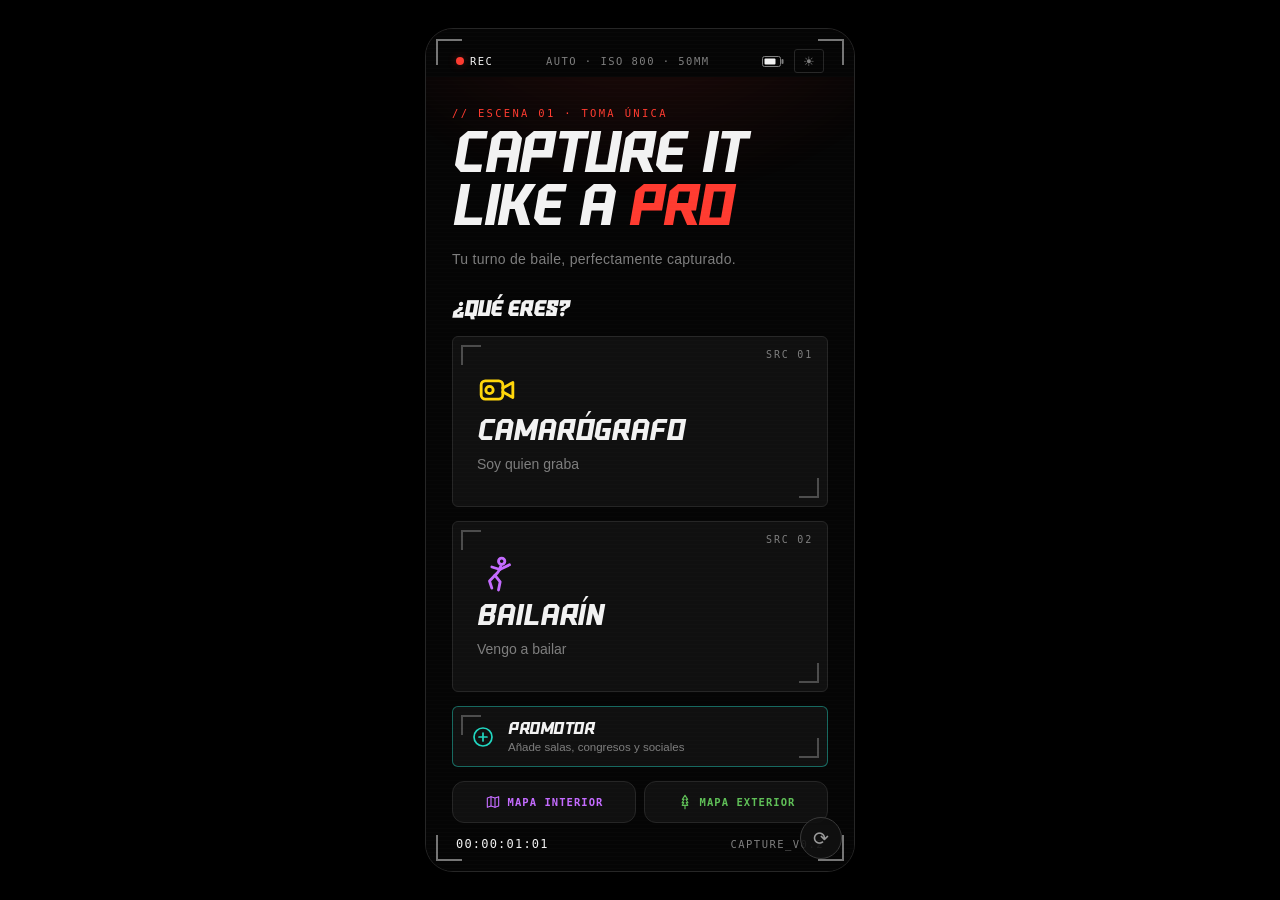
==== commit 9c3f4a6f: "Ronda 5: calendario renovado, Centro acotado, live sin saltos, hub, demos y enlaces de Maps CALENDAR" ====
--- a/index.html
+++ b/index.html
@@ -83,23 +83,23 @@
   <section class="view hidden" id="viewHub">
     <div class="v2-head">
       <div class="nav-btns">
+        <!-- engranaje ENCIMA del botón de atrás, con acento para que se vea -->
+        <button class="nav-back hub-gear" id="hubSettings" title="Configuración">
+          <svg class="icn" viewBox="0 0 24 24" fill="none" stroke="currentColor" stroke-width="1.7" stroke-linecap="round" stroke-linejoin="round"><circle cx="12" cy="12" r="3"/><path d="M19.4 15a1.65 1.65 0 0 0 .33 1.82l.06.06a2 2 0 1 1-2.83 2.83l-.06-.06a1.65 1.65 0 0 0-1.82-.33 1.65 1.65 0 0 0-1 1.51V21a2 2 0 0 1-4 0v-.09A1.65 1.65 0 0 0 9 19.4a1.65 1.65 0 0 0-1.82.33l-.06.06a2 2 0 1 1-2.83-2.83l.06-.06a1.65 1.65 0 0 0 .33-1.82 1.65 1.65 0 0 0-1.51-1H3a2 2 0 0 1 0-4h.09A1.65 1.65 0 0 0 4.6 9a1.65 1.65 0 0 0-.33-1.82l-.06-.06a2 2 0 1 1 2.83-2.83l.06.06a1.65 1.65 0 0 0 1.82.33H9a1.65 1.65 0 0 0 1-1.51V3a2 2 0 0 1 4 0v.09a1.65 1.65 0 0 0 1 1.51 1.65 1.65 0 0 0 1.82-.33l.06-.06a2 2 0 1 1 2.83 2.83l-.06.06a1.65 1.65 0 0 0-.33 1.82V9a1.65 1.65 0 0 0 1.51 1H21a2 2 0 0 1 0 4h-.09a1.65 1.65 0 0 0-1.51 1z"/></svg>
+          <span class="gear-badge" id="settingsBadge" hidden></span>
+        </button>
         <button class="nav-back" id="hubBack" title="Cambiar rol">←</button>
       </div>
       <div>
         <h2 class="v2-title">¿Qué buscas?</h2>
         <p class="v2-sub" id="hubSub">—</p>
       </div>
-      <!-- engranaje ARRIBA, junto al título (donde se espera la configuración) -->
-      <button class="nav-back hub-gear" id="hubSettings" title="Configuración">
-        <svg class="icn" viewBox="0 0 24 24" fill="none" stroke="currentColor" stroke-width="1.7" stroke-linecap="round" stroke-linejoin="round"><circle cx="12" cy="12" r="3"/><path d="M19.4 15a1.65 1.65 0 0 0 .33 1.82l.06.06a2 2 0 1 1-2.83 2.83l-.06-.06a1.65 1.65 0 0 0-1.82-.33 1.65 1.65 0 0 0-1 1.51V21a2 2 0 0 1-4 0v-.09A1.65 1.65 0 0 0 9 19.4a1.65 1.65 0 0 0-1.82.33l-.06.06a2 2 0 1 1-2.83-2.83l.06-.06a1.65 1.65 0 0 0 .33-1.82 1.65 1.65 0 0 0-1.51-1H3a2 2 0 0 1 0-4h.09A1.65 1.65 0 0 0 4.6 9a1.65 1.65 0 0 0-.33-1.82l-.06-.06a2 2 0 1 1 2.83-2.83l.06.06a1.65 1.65 0 0 0 1.82.33H9a1.65 1.65 0 0 0 1-1.51V3a2 2 0 0 1 4 0v.09a1.65 1.65 0 0 0 1 1.51 1.65 1.65 0 0 0 1.82-.33l.06-.06a2 2 0 1 1 2.83 2.83l-.06.06a1.65 1.65 0 0 0-.33 1.82V9a1.65 1.65 0 0 0 1.51 1H21a2 2 0 0 1 0 4h-.09a1.65 1.65 0 0 0-1.51 1z"/></svg>
-        <span class="gear-badge" id="settingsBadge" hidden></span>
-      </button>
     </div>
     <div class="hub">
       <div class="hub-top">
         <button class="card big" id="hubProx">
           <svg class="icn-hub" viewBox="0 0 24 24" fill="none" stroke="currentColor" stroke-width="1.7" stroke-linecap="round" stroke-linejoin="round"><rect x="3" y="4.5" width="18" height="16" rx="2.5"/><path d="M3 9.5h18M8 3v4M16 3v4"/><path d="M7.5 13h3M7.5 16.5h6"/></svg>
-          <span class="name">Próximos eventos</span>
+          <span class="name">Próximos sociales y congresos</span>
           <span class="sub">En tu ciudad o donde quieras</span>
         </button>
       </div>
@@ -354,6 +354,7 @@
         <button class="opt" data-value="terraza" data-label="Terraza" data-show="exterior">Terraza</button>
         <button class="opt" data-value="playa" data-label="Playa" data-show="exterior">Playa</button>
         <button class="opt" data-value="parque" data-label="Parque" data-show="exterior">Parque</button>
+        <button class="opt" data-value="piscina" data-label="Piscina" data-show="exterior">Piscina</button>
       </div>
     </section>
 
@@ -363,8 +364,8 @@
       <div class="res">
         <div class="tabbar" id="evModeTabs">
           <button class="fchip on" data-mode="prox">Próximos<br>7 días</button>
+          <button class="fchip" data-mode="horarios">Horarios<br>salas</button>
           <button class="fchip" data-mode="cal">Calendario<br>eventos</button>
-          <button class="fchip" data-mode="horarios">Horarios<br>salas</button>
         </div>
 
         <!-- PRÓXIMOS: lista agrupada por fecha -->
@@ -389,7 +390,7 @@
           <p class="res-count" id="resCount"></p>
           <div class="evts" id="evtList"></div>
           <div class="notice" id="resEmpty" style="display:none">
-            <span class="nosig">Sin señal</span>
+            <span class="nosig">Sin resultados</span>
             <p>No hay eventos con esos filtros — prueba a cambiarlos.</p>
           </div>
         </div>
@@ -445,7 +446,7 @@
     </div>
     <div class="cams" id="camDir"></div>
     <div class="notice" id="camDirEmpty" style="display:none;margin-top:16px">
-      <span class="nosig">Sin señal</span>
+      <span class="nosig">Sin resultados</span>
       <p>No hay camarógrafos en esa ciudad todavía.</p>
     </div>
   </section>
--- a/css/styles.css
+++ b/css/styles.css
@@ -697,8 +697,8 @@
 .card.create .crt{display:flex;flex-direction:column;gap:2px;text-align:left}
 .card.create .name{font-size:17px}
 .card.create .sub{font-size:11.5px}
-/* engranaje en la cabecera del hub (a la derecha del título) */
-.hub-gear{position:relative;margin-left:auto;align-self:flex-start}
+/* engranaje en la cabecera del hub (columna izquierda, sobre el ←) */
+.hub-gear{position:relative}
 /* punto de aviso (config sin rellenar) en la esquina sup. dcha. */
 .gear-badge{
   position:absolute;top:-4px;right:-4px;
@@ -758,7 +758,7 @@
 .lv-mine-pos b{color:var(--accent)}
 /* mapa embebido (editor en modo live) */
 .lv-map-wrap{height:330px;border:1px solid var(--line);border-radius:12px;overflow:hidden}
-#lvMap{display:block;width:100%;height:100%;border:0}
+#lvMap{display:block;width:100%;height:100%;border:0;opacity:1;transition:opacity .22s ease}
 .lv-hint{font-size:11px;color:var(--muted);margin:8px 0 0}
 .done-hint{color:#30d158}
 .app.light .done-hint{color:#1d7d3c}
@@ -804,6 +804,117 @@
 .lv-status{font-family:var(--mono);font-size:10px;letter-spacing:.03em;color:var(--muted);margin-top:10px}
 .lv-log{font-family:var(--mono);font-size:9.5px;line-height:1.5;color:var(--muted);opacity:.7;margin-top:6px;max-height:62px;overflow:hidden}
 #liveBody{padding-bottom:26px}
+/* fase 1 del bailarín: elegir camarógrafo (fila pulsable entera) */
+.lv-camrow{
+  display:flex;align-items:center;gap:12px;width:100%;
+  background:var(--bg);border:1px solid var(--line);border-radius:10px;
+  padding:10px 12px;margin-bottom:7px;
+  font:inherit;color:inherit;text-align:left;cursor:pointer;
+  transition:border-color .15s;
+}
+.lv-camrow:active{border-color:var(--accent)}
+.lv-cam-q{
+  flex:none;display:flex;flex-direction:column;align-items:center;line-height:1.1;
+  font-family:var(--mono);color:var(--muted);
+}
+.lv-cam-q b{font-size:16px;color:var(--text)}
+.lv-cam-q span{font-size:7.5px;letter-spacing:.08em;text-transform:uppercase}
+.lv-cam-q.free b{color:#30d158}
+.app.light .lv-cam-q.free b{color:#1d7d3c}
+.lv-cam-go{flex:none;color:var(--muted);font-size:17px}
+/* ficha del cam: volver + cabecera */
+.lv-backrow{
+  background:none;border:none;color:var(--accent);cursor:pointer;
+  font-family:var(--mono);font-size:11px;letter-spacing:.08em;text-transform:uppercase;
+  padding:0 0 10px;text-align:left;
+}
+.lv-camhead{display:flex;align-items:center;gap:10px;margin-bottom:12px;flex-wrap:wrap}
+.lv-camhead b{font-family:var(--opt-font);font-size:19px;color:var(--text)}
+.lv-camhead > span{font-family:var(--mono);font-size:9.5px;letter-spacing:.1em;text-transform:uppercase;color:var(--muted)}
+/* banner "estás en la cola de X" (fase 1, si ya estás apuntado) */
+.lv-joined{
+  display:flex;align-items:center;gap:10px;width:100%;
+  background:var(--surface);border:1px solid #30d158;border-radius:12px;
+  padding:11px 14px;margin-bottom:12px;
+  font:inherit;color:var(--text);text-align:left;cursor:pointer;
+  box-shadow:0 0 14px rgba(48,209,88,.15);
+}
+.lv-joined .lv-dot{background:#30d158;box-shadow:0 0 8px rgba(48,209,88,.8)}
+.lv-joined-t{flex:1;min-width:0;font-size:13px}
+.lv-joined-t b{color:#30d158}
+.app.light .lv-joined-t b{color:#1d7d3c}
+/* fila del cam al que estás apuntado + su contador "TÚ" */
+.lv-camrow.mine{border-color:#30d158}
+.lv-cam-q.mine b{color:#30d158;font-size:13px}
+.app.light .lv-cam-q.mine b,.app.light .lv-camrow.mine{border-color:#1d7d3c;color:inherit}
+.app.light .lv-cam-q.mine b{color:#1d7d3c}
+/* pager de salas (‹ nombre › + swipe sobre el mapa) */
+.lv-salapager{
+  display:flex;align-items:center;justify-content:center;gap:14px;margin-bottom:10px;
+  font-family:var(--mono);font-size:11px;letter-spacing:.1em;text-transform:uppercase;color:var(--text);
+}
+.lv-salapager small{color:var(--muted);font-size:9px;letter-spacing:.06em}
+.lv-map-wrap{position:relative}
+.lv-swipe{position:absolute;inset:0;z-index:2}   /* capa transparente: captura el swipe (el iframe se traga los toques) */
+/* demanda del cámara en el evento */
+.lv-demand{display:flex;gap:10px}
+.lv-demand > div{
+  flex:1;display:flex;flex-direction:column;align-items:center;gap:2px;text-align:center;
+  background:var(--bg);border:1px solid var(--line);border-radius:10px;padding:12px 8px;
+}
+.lv-demand b{font-family:var(--mono);font-size:20px;color:var(--accent)}
+.lv-demand span{font-size:10.5px;color:var(--muted);line-height:1.3}
+/* el CTA de seguir del perfil no debe besar el borde/OSD inferior */
+#profFollowBtn{margin-bottom:30px}
+/* entrada suave del mes (SOLO opacidad: transform rompe stickies internos) */
+.cal-fade{animation:calFade .22s ease}
+@keyframes calFade{from{opacity:.25}to{opacity:1}}
+/* CONGRESO en la rejilla del mes: cinta fina + nombre una sola vez */
+.cal-bar.cg{
+  background:none;border:none;padding:0 2px;
+  display:flex;flex-direction:column;justify-content:flex-end;gap:1px;
+}
+.cal-bar.cg .cgn{
+  display:block;font-family:var(--mono);font-size:8px;letter-spacing:.03em;
+  color:var(--cgc);text-align:left;line-height:1.15;
+  white-space:nowrap;overflow:hidden;text-overflow:ellipsis;
+}
+.cal-bar.cg .cgr{display:block;height:6px;border-radius:0;background:var(--cgc);opacity:.85}
+.cal-bar.cg.s .cgr{border-top-left-radius:4px;border-bottom-left-radius:4px}
+.cal-bar.cg.e .cgr{border-top-right-radius:4px;border-bottom-right-radius:4px}
+/* CONGRESO en el anual: celda teñida (banda azul al correr días seguidos) */
+.cal-mini-d.cg{background:rgba(61,169,255,.26);border-radius:3px}
+/* engranaje del hub sobre el botón atrás, con acento visible */
+.hub-gear{color:#c46bff}
+.hub-gear .icn{color:#c46bff}
+.lv-cam-i{flex:1;min-width:0;display:flex;flex-direction:column;gap:2px}
+.lv-cam-i b{font-size:14.5px;color:var(--text)}
+.lv-cam-s{font-family:var(--mono);font-size:9px;letter-spacing:.1em;text-transform:uppercase;color:var(--muted)}
+.lv-badge{
+  align-self:flex-start;margin-top:3px;
+  font-family:var(--mono);font-size:8.5px;letter-spacing:.08em;text-transform:uppercase;
+  border:1px solid;border-radius:999px;padding:2px 8px;
+}
+.lv-badge.resv{color:#30d158;border-color:rgba(48,209,88,.5)}
+.app.light .lv-badge.resv{color:#1d7d3c}
+.lv-badge.int{color:#ff6fae;border-color:rgba(255,111,174,.5)}
+.app.light .lv-badge.int{color:#e34e86}
+.lv-badge.fol{color:#ffd60a;border-color:rgba(255,214,10,.5)}
+.app.light .lv-badge.fol{color:#a98200}
+.lv-join{
+  flex:none;background:var(--accent);color:#0a0a0a;border:1px solid var(--accent);
+  border-radius:9px;font-family:var(--opt-font);font-weight:600;
+  font-size:10.5px;letter-spacing:.05em;text-transform:uppercase;line-height:1.25;
+  padding:8px 11px;cursor:pointer;text-align:center;
+}
+.lv-empty{
+  text-align:center;font-size:13.5px;color:var(--text);padding:16px 8px 12px;line-height:1.7;
+}
+.lv-empty span{font-size:11.5px;color:var(--muted)}
+.lv-inqueue{
+  font-size:12.5px;color:var(--muted);margin:-4px 0 12px;
+}
+.lv-inqueue b{color:var(--text)}
 
 /* ── wizard Crear evento (módulo js/create.js) ───────────────────────────── */
 #createFormBody{display:flex;flex-direction:column;padding-bottom:30px}
@@ -1481,7 +1592,9 @@
 .map-stage{width:100%;max-width:480px;margin:0 auto;aspect-ratio:1/1}
 .map-svg{width:100%;height:100%;display:block}
 .map-region{fill:none;stroke:var(--line);stroke-width:.7}
-.map-bg{fill:var(--surface);opacity:.35}
+/* dentro del cuadrante pero FUERA de la figura: sombreado neutro, para que un
+   marcador fuera del contorno se lea como "fuera pero cerca" y no flote */
+.map-bg{fill:rgba(125,125,125,.16)}
 .map-neigh path{fill:var(--surface);fill-opacity:.55;stroke:var(--line);stroke-width:.45;stroke-linejoin:round}
 .map-prov text{fill:var(--muted);font-size:3.1px;font-family:var(--mono);letter-spacing:.04em}
 .map-madrid{fill:rgba(61,169,255,.13);stroke:#3da9ff;stroke-width:1;stroke-linejoin:round;stroke-linecap:round}
@@ -1593,8 +1706,12 @@
 }
 .cta::before{content:'';width:9px;height:9px;border-radius:50%;background:#0a0a0a;animation:blink 1.4s infinite}
 .cta:hover,.cta:active{transform:scale(1.02);box-shadow:0 0 24px var(--accent-glow)}
-.cta.leave{background:transparent;color:var(--text)}
-.cta.leave::before{background:var(--accent)}
+/* acciones de "salirme/quitarme": BIEN visibles en rojo (no un fantasma) —
+   lo pidió el usuario para "Salir de la cola" del modo en directo */
+.cta.leave{background:transparent;color:#ff5a4d;border-color:#ff5a4d;box-shadow:0 0 14px rgba(255,59,48,.15)}
+.cta.leave::before{background:#ff5a4d}
+.app.light .cta.leave{color:#d63a2f;border-color:#d63a2f}
+.app.light .cta.leave::before{background:#d63a2f}
 .cta[hidden]{display:none}
 
 /* ── pantalla de evento: info breve + intenciones + revelar cámaras ── */
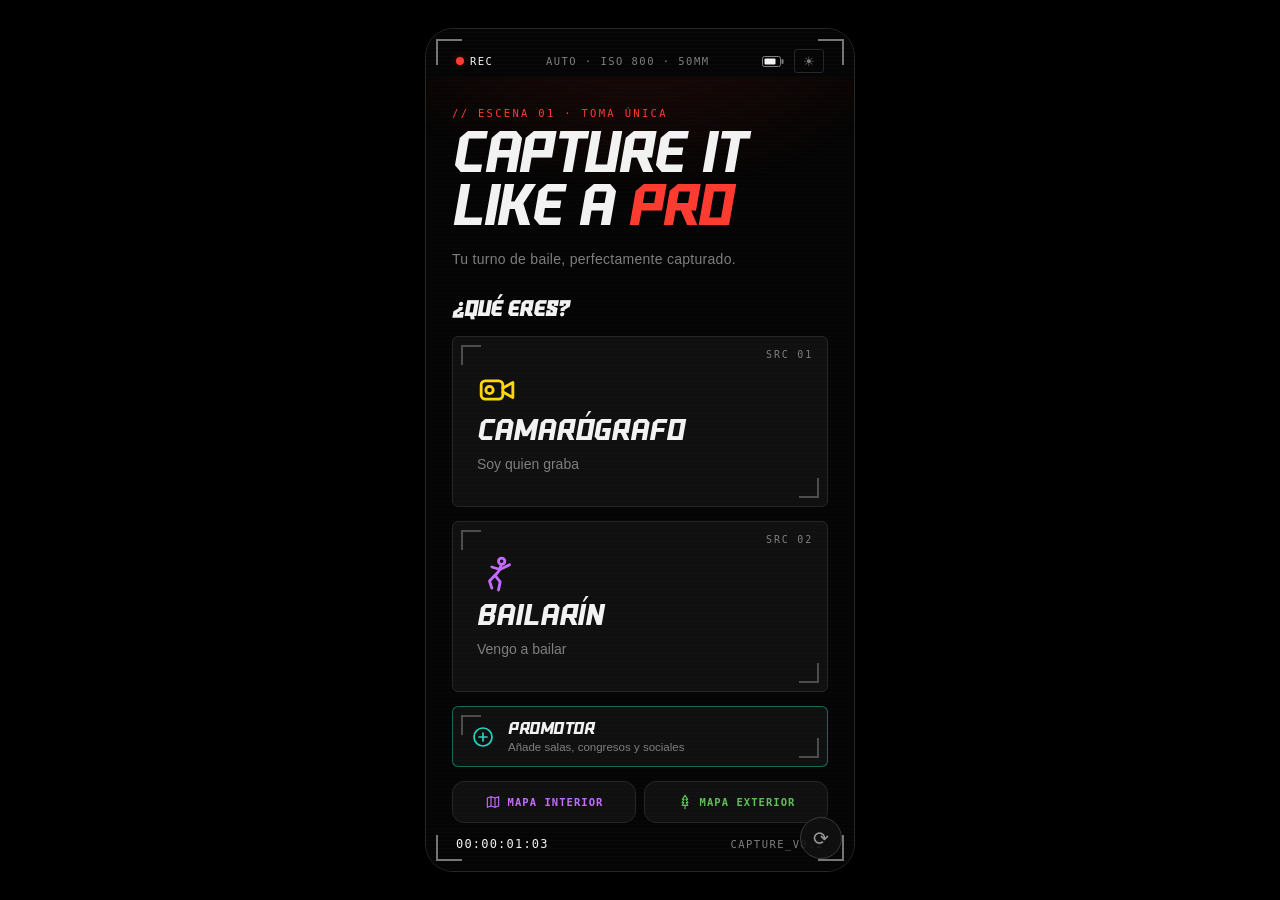
==== commit e866322b: "Capa de datos RELACIONAL: js/db.js (tablas) + data.js como capa de joins - js/db.js (NUEVO): la "bas" ====
--- a/index.html
+++ b/index.html
@@ -675,6 +675,7 @@
 
 <!-- TEMPORAL (dev): includes con cache-busting por timestamp (quitar al estabilizar) -->
 <script>(function(){var v='?v='+Date.now();document.write(
+  '<script src="js/db.js'+v+'"><\/script>'+
   '<script src="js/data.js'+v+'"><\/script>'+
   '<script src="js/map-geo.js'+v+'"><\/script>'+
   '<script src="js/calendar.js'+v+'"><\/script>'+
--- a/css/styles.css
+++ b/css/styles.css
@@ -884,6 +884,26 @@
 .cal-bar.cg.e .cgr{border-top-right-radius:4px;border-bottom-right-radius:4px}
 /* CONGRESO en el anual: celda teñida (banda azul al correr días seguidos) */
 .cal-mini-d.cg{background:rgba(61,169,255,.26);border-radius:3px}
+/* rejilla del MES: chips con contador por tipo (violeta salas · ámbar sociales) */
+.cal-chips{display:flex;flex-wrap:wrap;gap:2px;padding:1px 2px}
+.cal-chip{
+  border:1px solid;border-radius:6px;cursor:pointer;
+  font-family:var(--mono);font-size:8.5px;font-weight:700;letter-spacing:.02em;
+  padding:1px 4px;line-height:1.4;background:transparent;
+}
+.cal-chip.cs{color:#c46bff;border-color:rgba(196,107,255,.55);background:rgba(196,107,255,.12)}
+.cal-chip.ce{color:#ffd60a;border-color:rgba(255,214,10,.55);background:rgba(255,214,10,.10)}
+.app.light .cal-chip.cs{color:#8a3fd0}
+.app.light .cal-chip.ce{color:#8a6d00}
+/* agenda: resumen compacto de salas del día */
+.salasum{
+  width:100%;display:flex;align-items:center;justify-content:space-between;gap:8px;
+  background:rgba(196,107,255,.08);border:1px solid rgba(196,107,255,.4);border-radius:9px;
+  color:#c46bff;font-family:var(--mono);font-size:10.5px;letter-spacing:.05em;
+  padding:9px 12px;margin:2px 0 10px;cursor:pointer;text-transform:uppercase;
+}
+.salasum span{color:var(--muted);text-transform:none;letter-spacing:0}
+.app.light .salasum{color:#8a3fd0}
 /* engranaje del hub sobre el botón atrás, con acento visible */
 .hub-gear{color:#c46bff}
 .hub-gear .icn{color:#c46bff}
@@ -964,6 +984,18 @@
 .cf-mine-n{flex:1;min-width:0;font-size:13.5px;color:var(--text);overflow:hidden;text-overflow:ellipsis;white-space:nowrap}
 .cf-mine-t{flex:none;font-family:var(--mono);font-size:9px;letter-spacing:.08em;text-transform:uppercase;color:var(--muted)}
 .cf-mine-x{flex:none;background:none;border:none;color:#ff3b30;font-size:13px;cursor:pointer;padding:2px 4px}
+/* mapas de las salas dentro del wizard */
+.cf-maplist{display:flex;flex-direction:column;gap:6px;margin-bottom:8px}
+.cf-mapadd{display:flex;gap:8px}
+.cf-mapadd .cf-in{flex:1;min-width:0}
+.cf-addmap{
+  flex:none;background:var(--accent);color:#0a0a0a;border:1px solid var(--accent);border-radius:10px;
+  font-family:var(--opt-font);font-weight:600;font-size:11px;letter-spacing:.05em;text-transform:uppercase;
+  padding:0 16px;cursor:pointer;
+}
+.cf-addmap:disabled{opacity:.35;cursor:default}
+.cf-reload{background:none;border:1px solid var(--line);border-radius:6px;color:var(--accent);cursor:pointer;font-size:11px;padding:1px 7px}
+.lv-hint a{color:var(--accent)}
 /* cada acción del hub tiene su acento: el color de la sección que abre */
 #hubProx{--hac:#3da9ff;--hglow:rgba(61,169,255,.30)}     /* azul = próximos eventos */
 #whereCity{--hac:#3da9ff;--hglow:rgba(61,169,255,.30)}   /* azul = país/ciudad */
@@ -1602,6 +1634,9 @@
 .map-dist{fill:none;stroke:#3da9ff;stroke-width:.18;stroke-opacity:.45;stroke-linejoin:round}
 /* vista centro: mosaico de barrios de la M-30, relleno + borde por barrio */
 .map-center{fill:rgba(61,169,255,.13);stroke:#3da9ff;stroke-width:.3;stroke-opacity:.75;stroke-linejoin:round}
+/* hito "Sol" para orientarse (ciudad y centro) */
+.map-sol circle{fill:var(--text);opacity:.9}
+.map-sol text{fill:var(--text);font-size:3.2px;text-anchor:middle;font-family:var(--mono);letter-spacing:.08em}
 .map-madrid-lbl{fill:var(--text);font-size:4px;text-anchor:middle;font-family:var(--display);letter-spacing:.12em}
 .map-mk{cursor:pointer}
 .mk-halo{transform-box:fill-box;transform-origin:center;animation:mkpulse 1.6s ease-out infinite}
